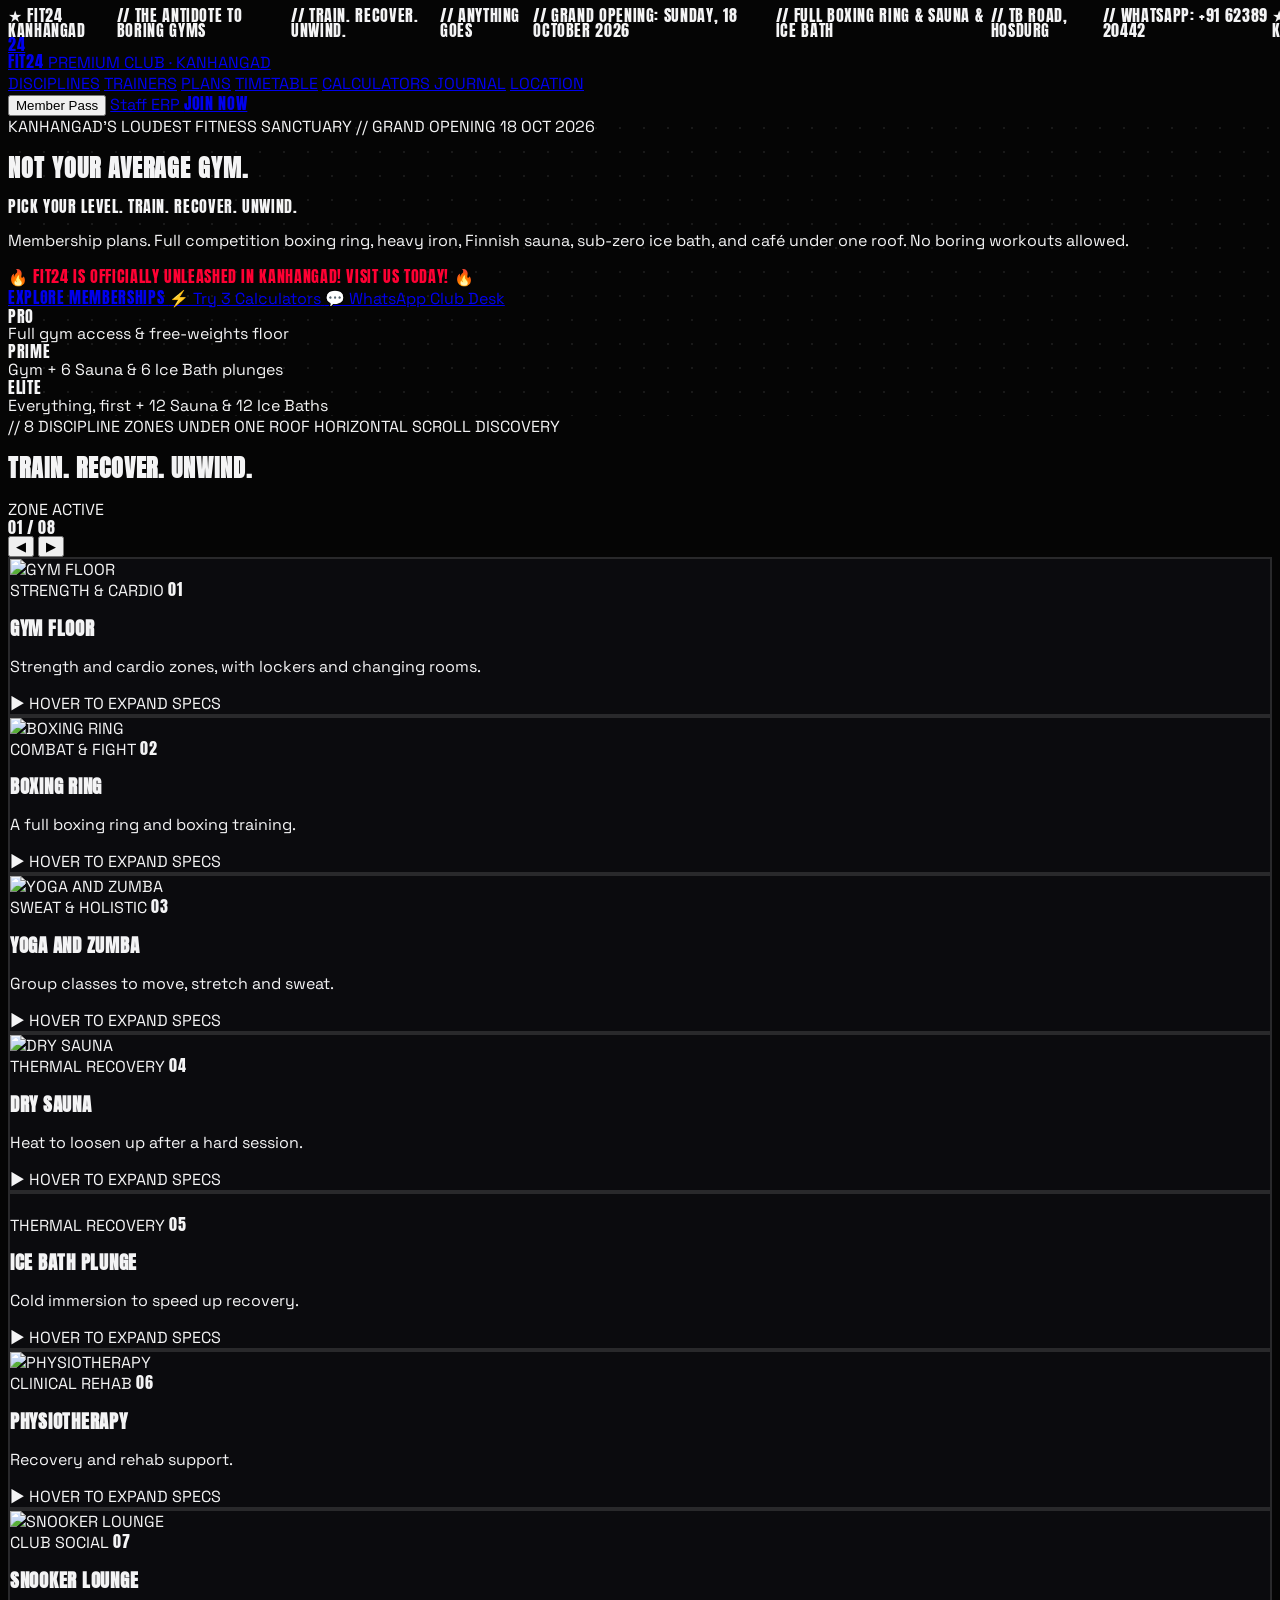
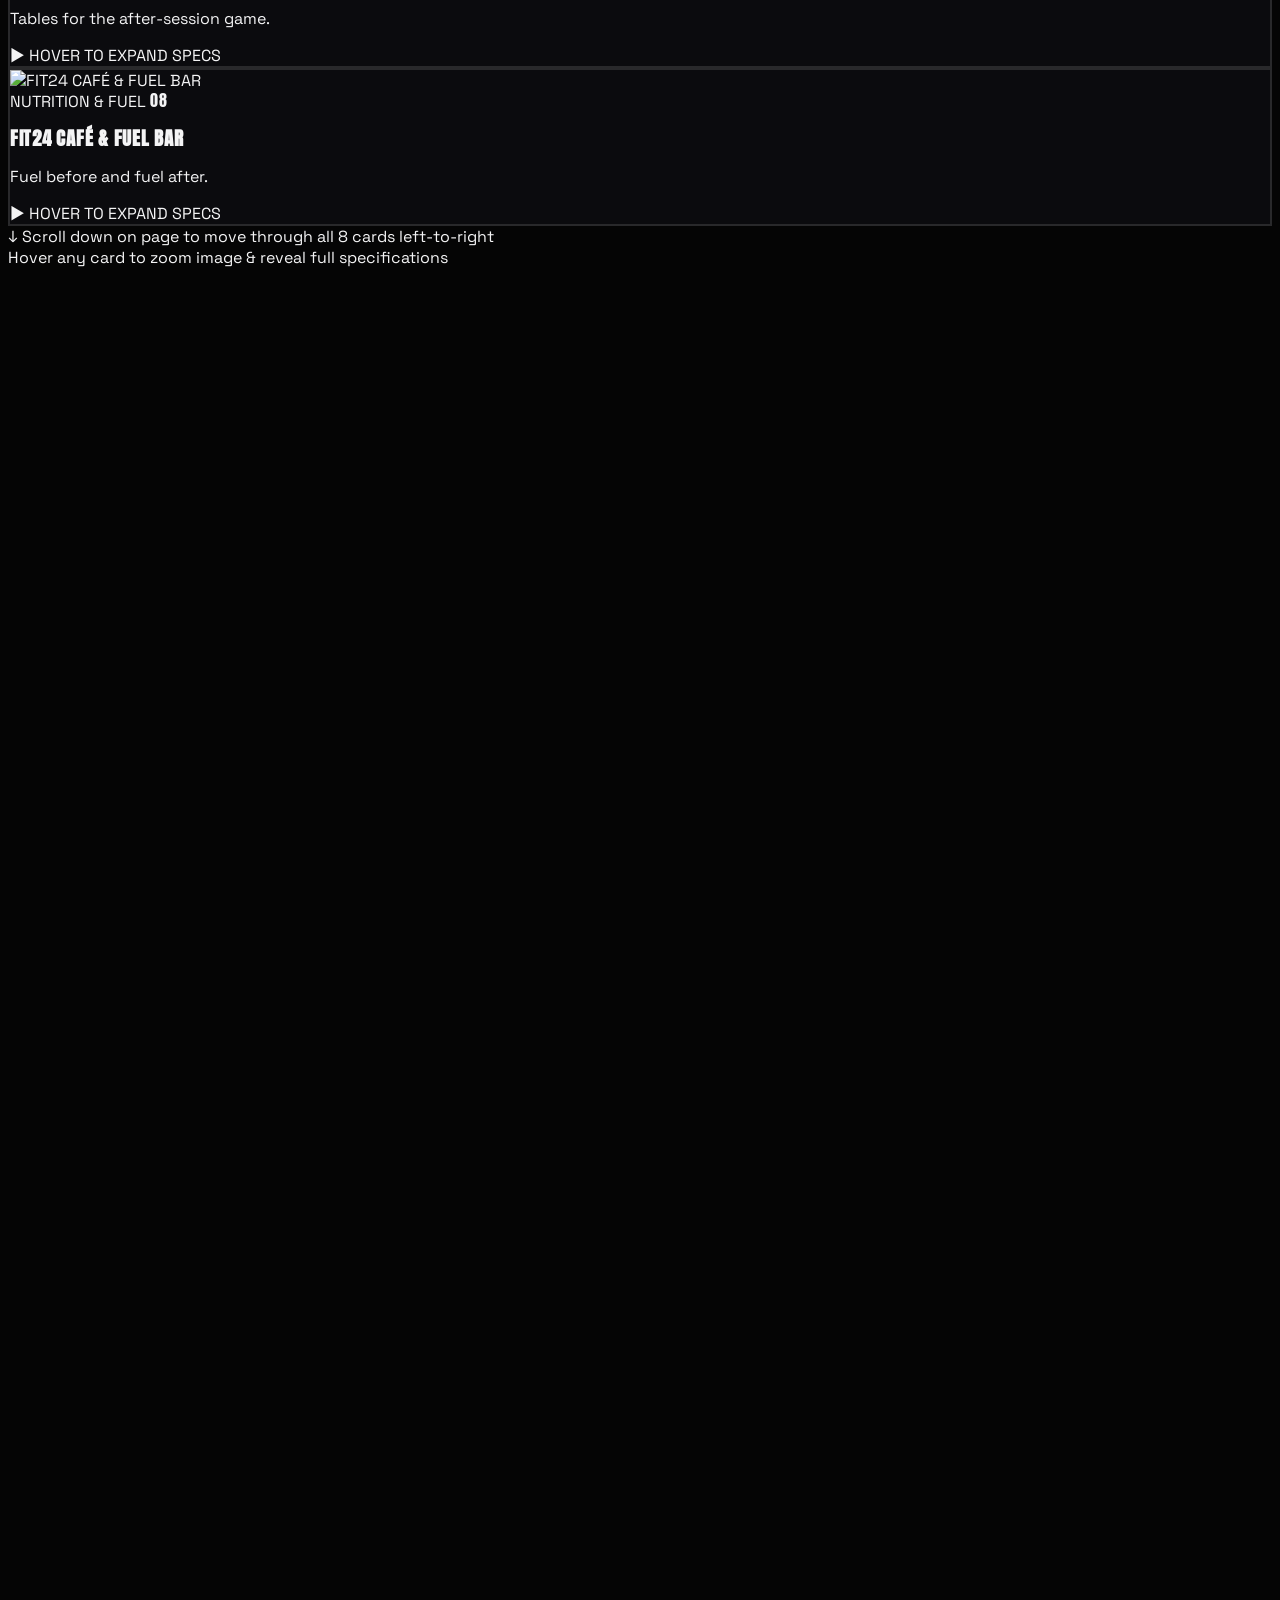
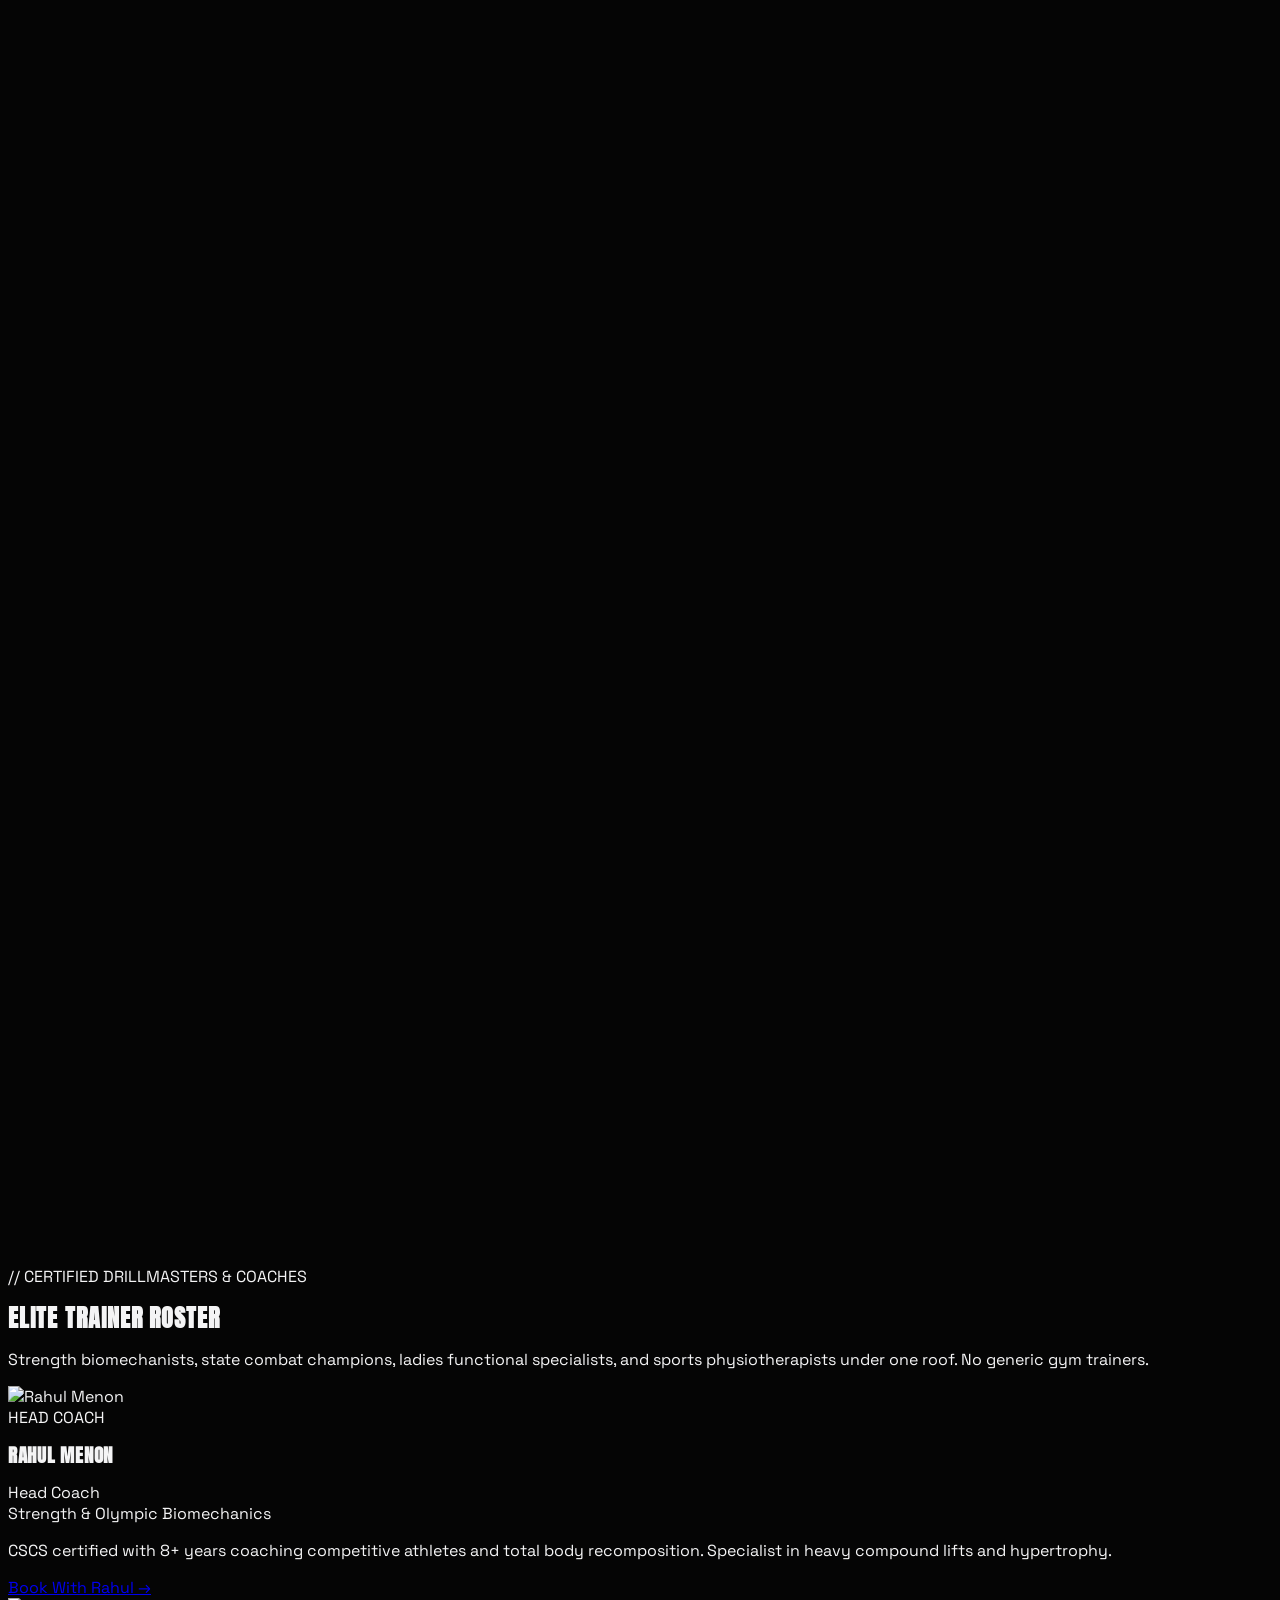
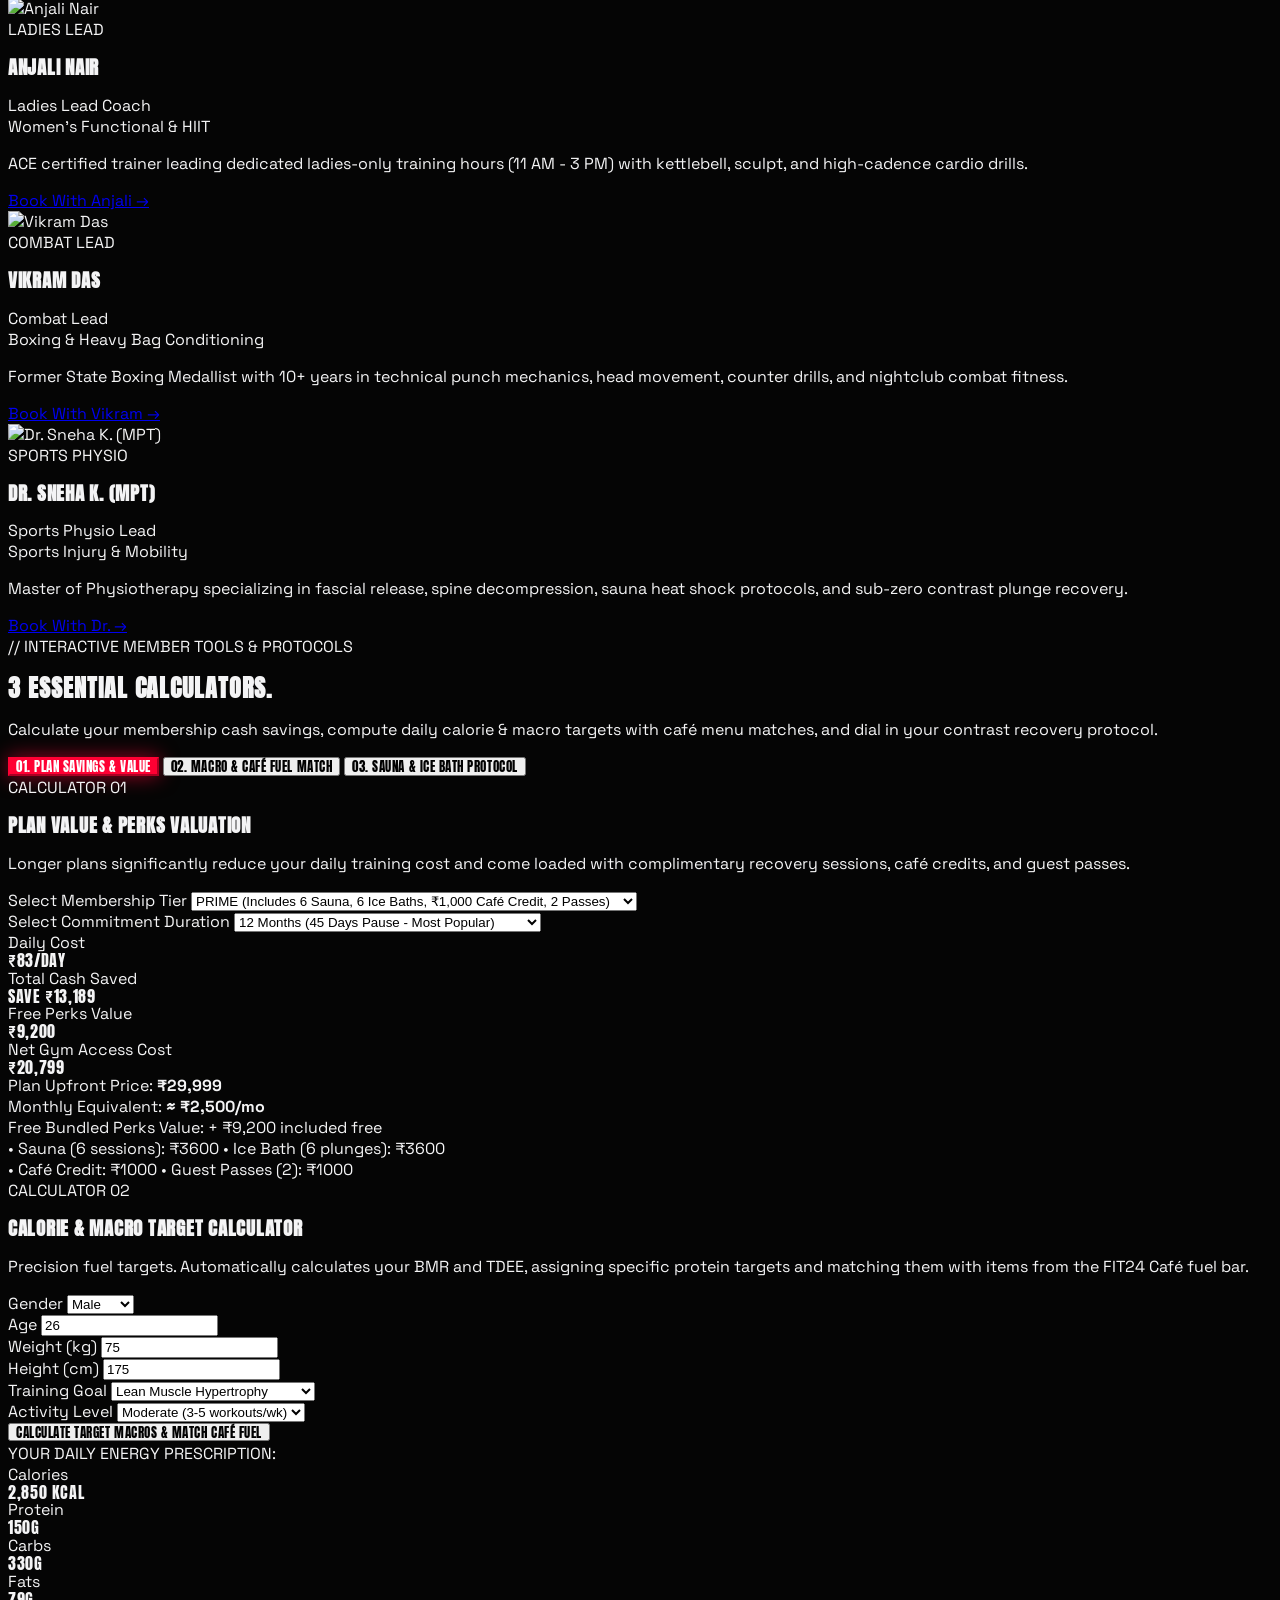
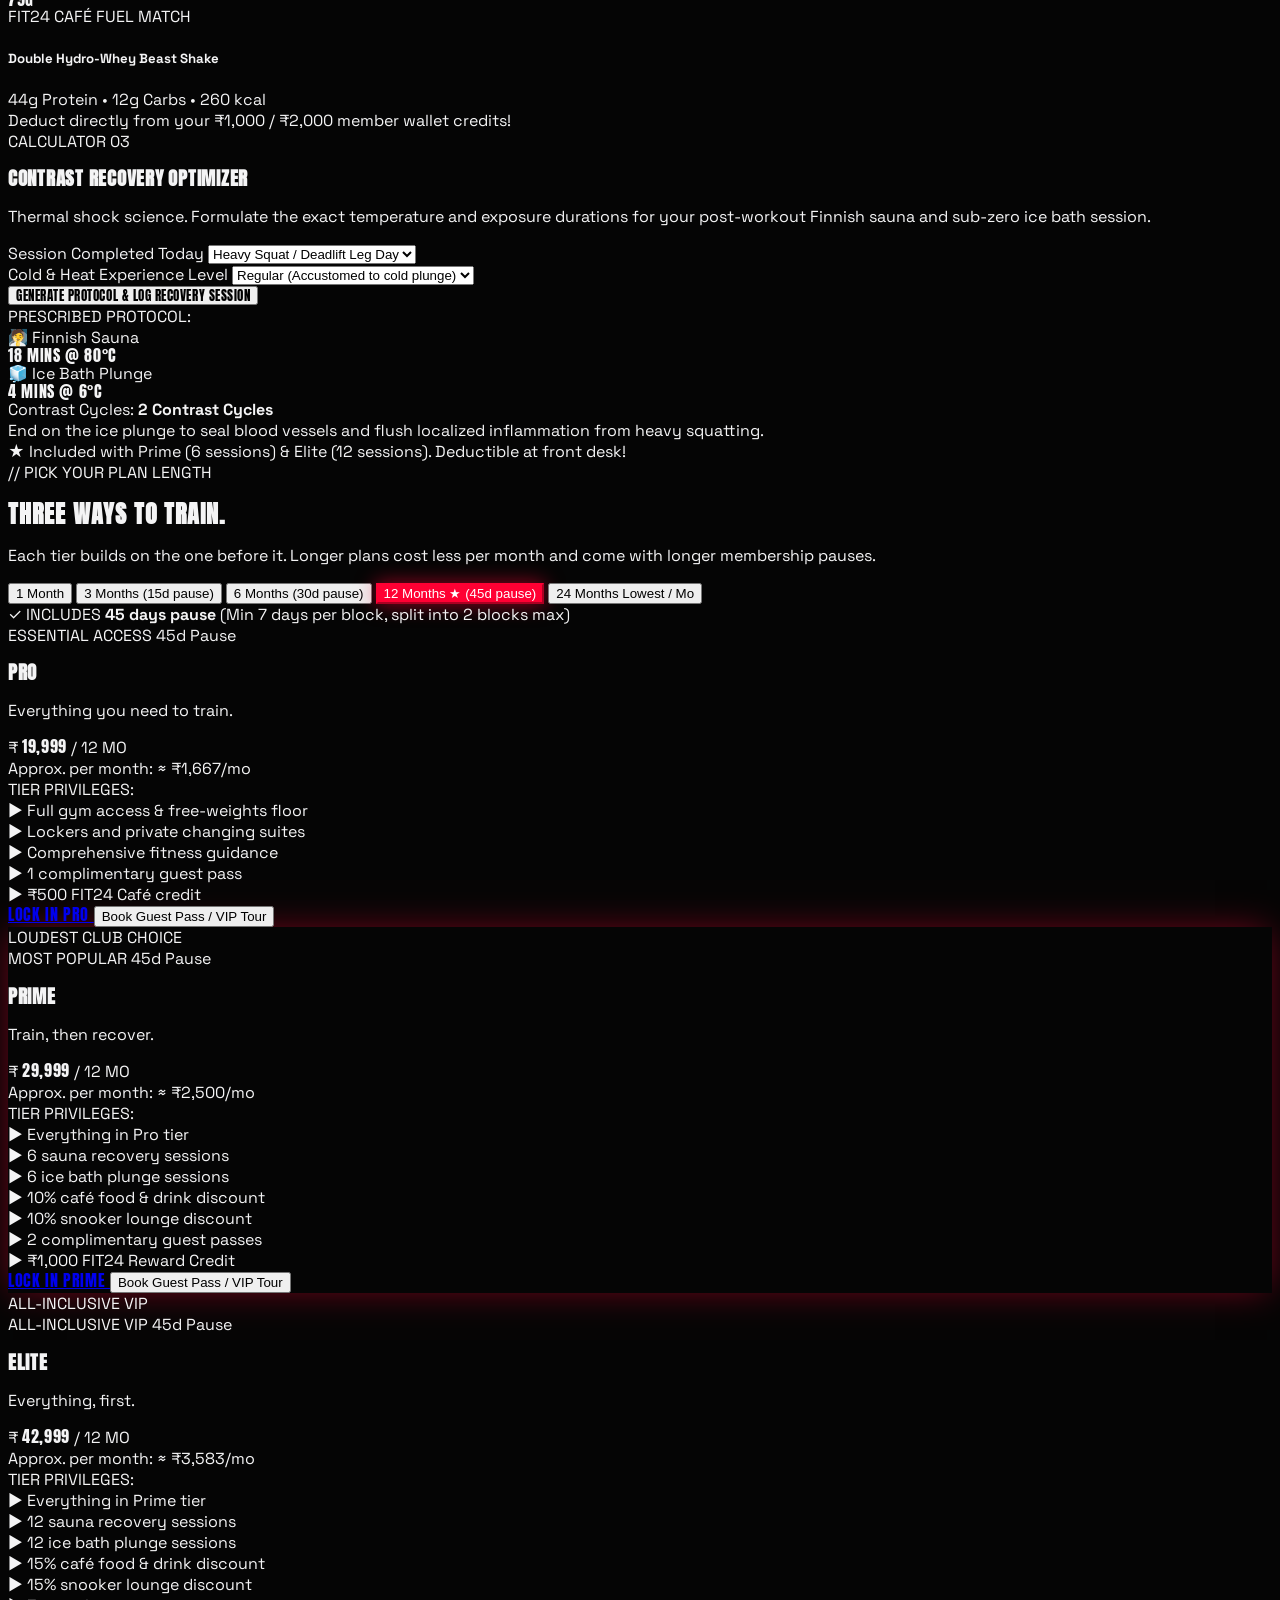
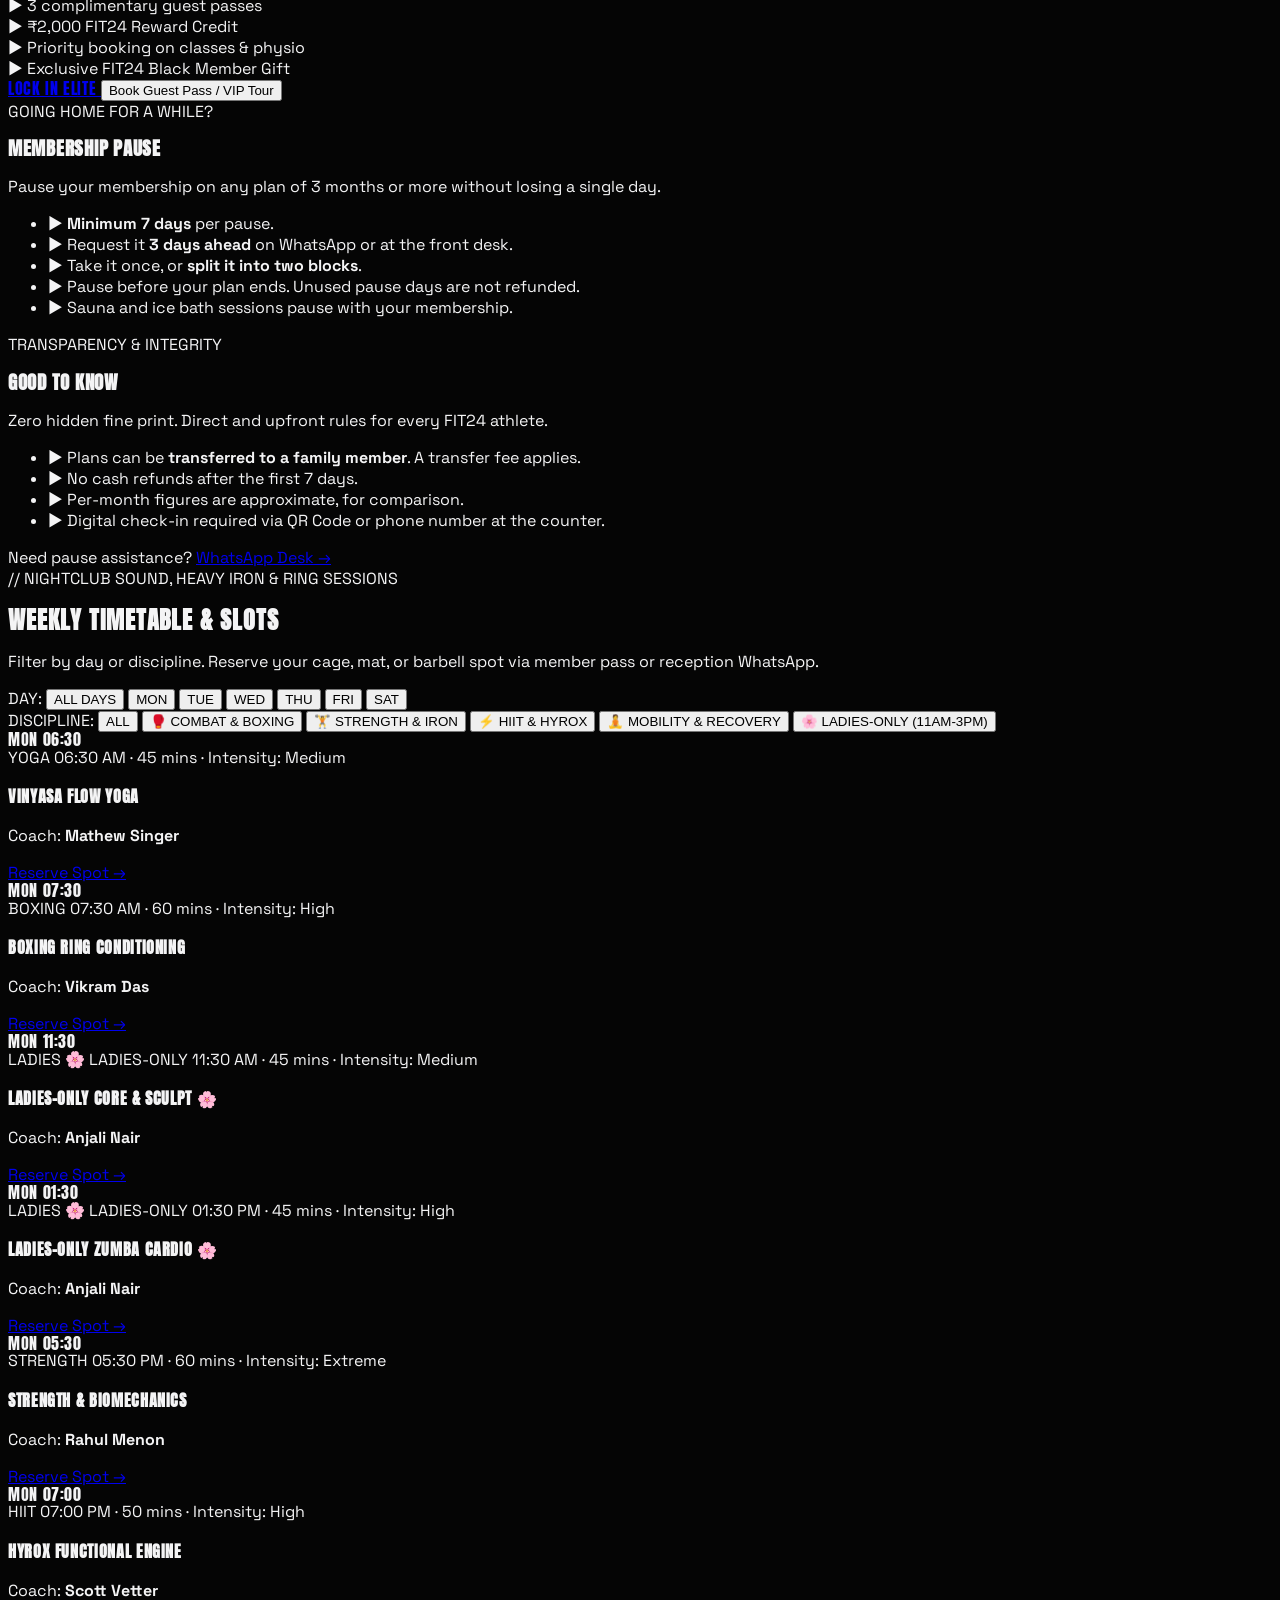
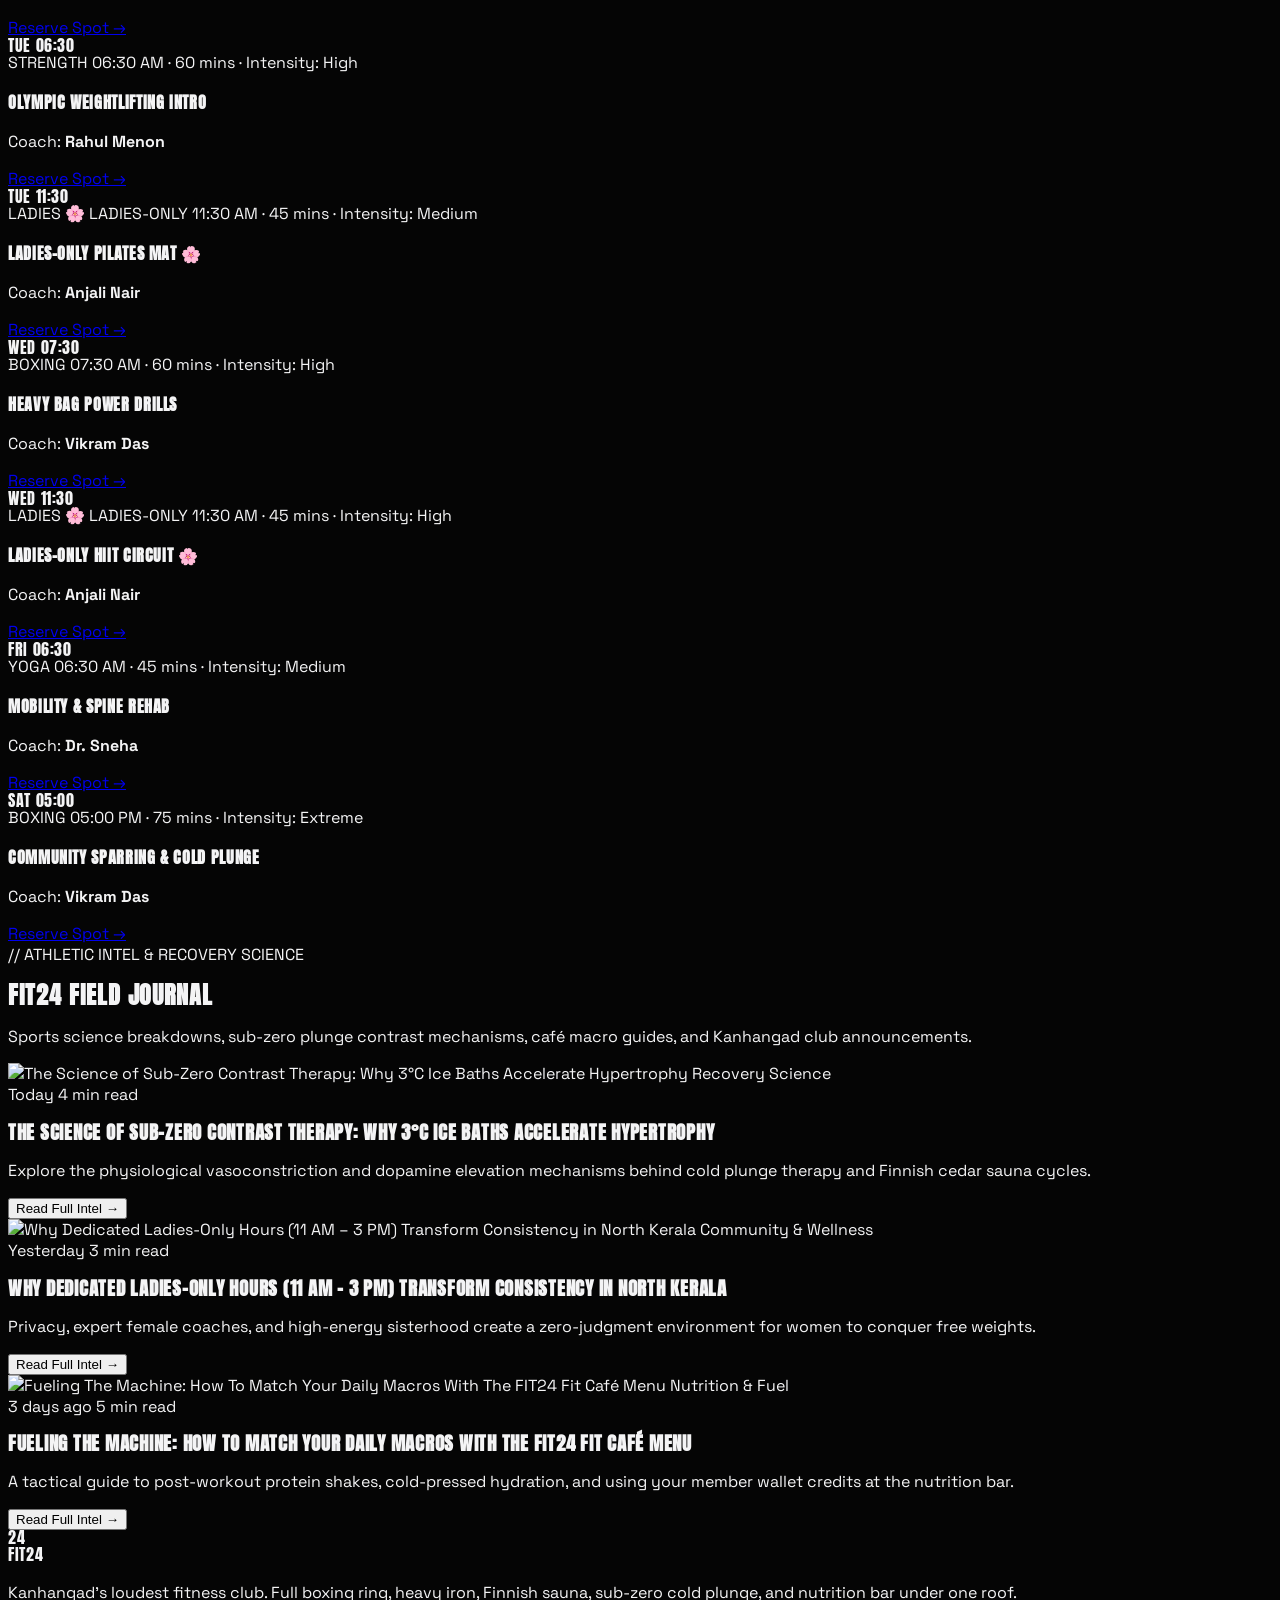
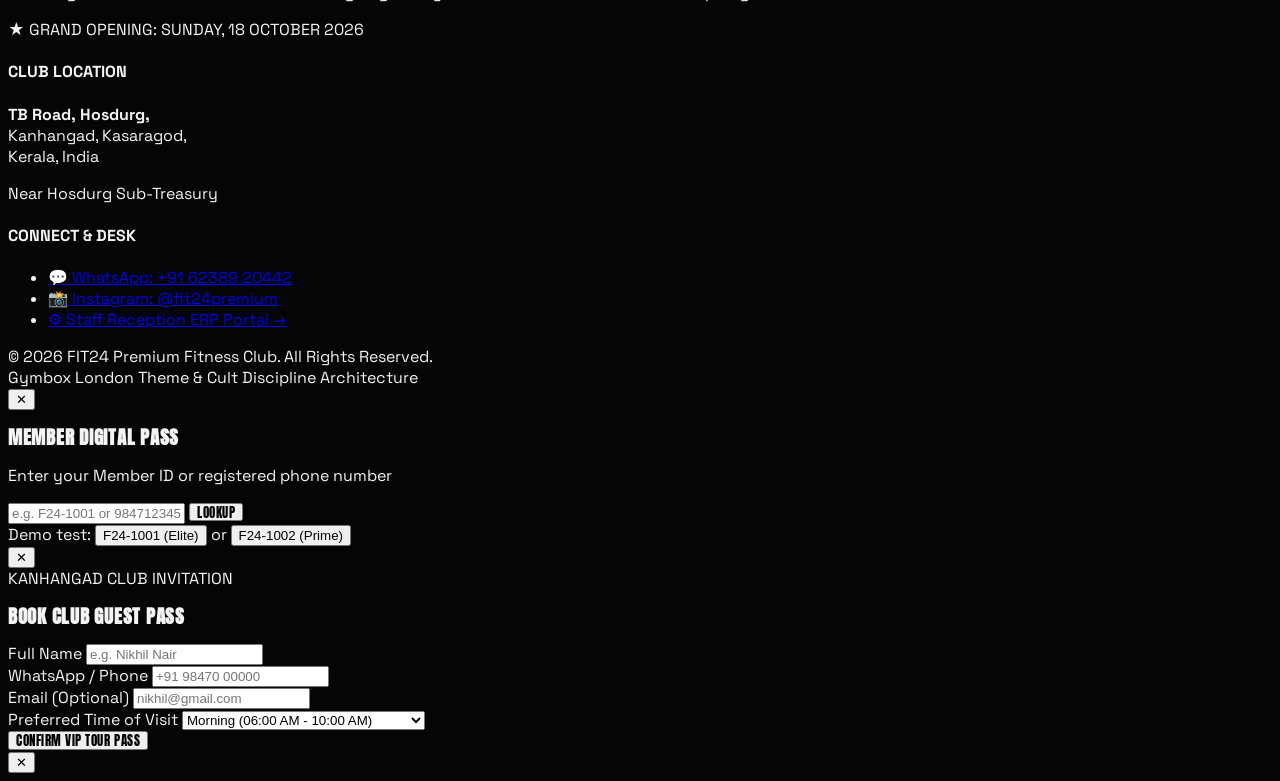
==== index.html @ 54e43b64 "feat: complete FIT24 web platform with Gymbox London theme, Supabase cloud sync, and admin ERP" ====
<!DOCTYPE html>
<html lang="en" class="scroll-smooth">
<head>
  <meta charset="UTF-8">
  <meta name="viewport" content="width=device-width, initial-scale=1.0">
  <title>FIT24 | Premium Fitness Club — Anything Goes | Kanhangad</title>
  <!-- Tailwind CSS CDN -->
  <script src="https://cdn.tailwindcss.com"></script>
  <link rel="stylesheet" href="css/style.css">
  <script>
    tailwind.config = {
      theme: {
        extend: {
          colors: {
            gym: {
              black: '#050505',
              dark: '#0d0d10',
              card: '#121216',
              red: '#ff0033',
              reddark: '#b30024'
            }
          }
        }
      }
    }
  </script>
</head>
<body class="bg-[#050505] text-zinc-100 antialiased selection:bg-[#ff0033] selection:text-white">

  <!-- GYMBOX CONTINUOUS MARQUEE TICKER -->
  <div class="bg-[#ff0033] text-black text-xs font-black tracking-widest uppercase py-2 overflow-hidden border-b-2 border-black select-none">
    <div class="animate-marquee whitespace-nowrap flex items-center gap-8 font-gymbox text-sm">
      <span>★ FIT24 KANHANGAD</span>
      <span>// THE ANTIDOTE TO BORING GYMS</span>
      <span>// TRAIN. RECOVER. UNWIND.</span>
      <span>// ANYTHING GOES</span>
      <span>// GRAND OPENING: SUNDAY, 18 OCTOBER 2026</span>
      <span>// FULL BOXING RING & SAUNA & ICE BATH</span>
      <span>// TB ROAD, HOSDURG</span>
      <span>// WHATSAPP: +91 62389 20442</span>
      <span>★ FIT24 KANHANGAD</span>
      <span>// THE ANTIDOTE TO BORING GYMS</span>
      <span>// TRAIN. RECOVER. UNWIND.</span>
      <span>// ANYTHING GOES</span>
      <span>// GRAND OPENING: SUNDAY, 18 OCTOBER 2026</span>
      <span>// FULL BOXING RING & SAUNA & ICE BATH</span>
      <span>// TB ROAD, HOSDURG</span>
      <span>// WHATSAPP: +91 62389 20442</span>
    </div>
  </div>

  <!-- GYMBOX INDUSTRIAL NAV BAR -->
  <header class="sticky top-0 z-50 bg-[#050505]/95 backdrop-blur-md border-b-2 border-white/10">
    <div class="max-w-7xl mx-auto px-4 sm:px-6 lg:px-8 h-20 flex items-center justify-between">
      
      <!-- Brand Logo -->
      <a href="index.html" class="flex items-center gap-3 group">
        <div class="w-12 h-12 bg-[#ff0033] flex items-center justify-center font-gymbox text-3xl text-white shadow-lg group-hover:bg-white group-hover:text-black transition-all">
          24
        </div>
        <div>
          <span class="text-3xl font-gymbox tracking-wider text-white flex items-center gap-1 group-hover:text-[#ff0033] transition-colors">
            FIT24
          </span>
          <span class="text-[9px] uppercase font-mono tracking-widest text-[#ff0033] block -mt-1 font-bold">
            PREMIUM CLUB · KANHANGAD
          </span>
        </div>
      </a>

      <!-- Navigation Links -->
      <nav class="hidden lg:flex items-center gap-6 text-xs font-mono font-bold tracking-widest text-zinc-300 uppercase">
        <a href="#disciplines" class="hover:text-[#ff0033] transition-colors">DISCIPLINES</a>
        <a href="#trainers" class="hover:text-[#ff0033] transition-colors">TRAINERS</a>
        <a href="#memberships" class="hover:text-[#ff0033] transition-colors">PLANS</a>
        <a href="#classes" class="hover:text-[#ff0033] transition-colors">TIMETABLE</a>
        <a href="#calculators" class="text-[#ff0033] hover:text-white transition-colors flex items-center gap-1">
          <span class="w-1.5 h-1.5 bg-[#ff0033] rounded-full animate-ping"></span>
          CALCULATORS
        </a>
        <a href="#blog" class="hover:text-[#ff0033] transition-colors">JOURNAL</a>
        <a href="#location" class="hover:text-[#ff0033] transition-colors">LOCATION</a>
      </nav>

      <!-- Action Buttons -->
      <div class="flex items-center gap-3">
        <!-- Digital Pass -->
        <button onclick="document.getElementById('pass-modal').classList.remove('hidden')" 
                class="hidden sm:inline-flex items-center gap-2 px-3.5 py-2 border border-white/20 hover:border-[#ff0033] text-xs font-mono font-bold uppercase text-zinc-300 hover:text-white transition-all">
          Member Pass
        </button>

        <!-- Admin Portal -->
        <a href="admin.html" 
           class="px-4 py-2 bg-white/10 hover:bg-[#ff0033] text-white text-xs font-mono font-bold uppercase tracking-wider border border-white/15 transition-all">
          Staff ERP
        </a>

        <!-- Join CTA -->
        <a href="#memberships" 
           class="px-5 py-2.5 bg-[#ff0033] hover:bg-white hover:text-black text-white text-xs font-gymbox text-base uppercase tracking-wider shadow-lg transition-all">
          JOIN NOW
        </a>
      </div>

    </div>
  </header>

  <!-- HERO SECTION (GYMBOX "ANYTHING GOES" ATTITUDE) -->
  <section class="relative pt-12 pb-24 overflow-hidden bg-dot-pattern border-b-2 border-white/10">
    <!-- Red Stage Light Glow -->
    <div class="absolute top-10 left-1/2 -translate-x-1/2 w-[750px] h-[400px] bg-[#ff0033]/20 blur-[140px] pointer-events-none"></div>

    <div class="max-w-7xl mx-auto px-4 sm:px-6 lg:px-8 relative z-10 text-center">
      
      <!-- Top Pill -->
      <div class="inline-flex items-center gap-2 px-4 py-1.5 bg-black border-2 border-[#ff0033] mb-6 shadow-lg">
        <span class="w-2 h-2 rounded-full bg-[#ff0033] animate-ping"></span>
        <span class="text-xs font-mono font-black tracking-widest text-white uppercase">
          KANHANGAD'S LOUDEST FITNESS SANCTUARY // GRAND OPENING 18 OCT 2026
        </span>
      </div>

      <!-- Massive Condensed Headlines -->
      <h1 class="text-6xl sm:text-8xl md:text-9xl lg:text-[11rem] font-gymbox tracking-tight text-white uppercase leading-none mb-4">
        NOT YOUR <span class="text-[#ff0033]">AVERAGE GYM.</span>
      </h1>

      <p class="text-2xl sm:text-3xl md:text-4xl font-gymbox uppercase tracking-wider text-zinc-300 mb-6">
        PICK YOUR LEVEL. TRAIN. RECOVER. UNWIND.
      </p>

      <p class="max-w-3xl mx-auto text-base sm:text-lg text-zinc-400 font-mono leading-relaxed mb-10">
        Membership plans. Full competition boxing ring, heavy iron, Finnish sauna, sub-zero ice bath, and café under one roof. No boring workouts allowed.
      </p>

      <!-- Grand Opening Countdown (Gymbox Style) -->
      <div id="countdown-container" class="max-w-2xl mx-auto bg-black border-2 border-[#ff0033] p-6 mb-12 shadow-2xl">
        <div class="text-xs font-mono uppercase tracking-widest text-white font-black mb-4 flex items-center justify-center gap-2">
          <span class="text-[#ff0033]">▶</span> COUNTDOWN TO GRAND OPENING: SUNDAY, 18 OCTOBER 2026
        </div>
        <div class="grid grid-cols-4 gap-3 text-center">
          <div class="bg-[#0e0e12] p-4 border border-white/10">
            <span id="cd-days" class="block text-4xl sm:text-5xl font-gymbox text-white">00</span>
            <span class="text-[10px] uppercase font-mono tracking-widest text-[#ff0033] font-bold">DAYS</span>
          </div>
          <div class="bg-[#0e0e12] p-4 border border-white/10">
            <span id="cd-hours" class="block text-4xl sm:text-5xl font-gymbox text-white">00</span>
            <span class="text-[10px] uppercase font-mono tracking-widest text-[#ff0033] font-bold">HOURS</span>
          </div>
          <div class="bg-[#0e0e12] p-4 border border-white/10">
            <span id="cd-minutes" class="block text-4xl sm:text-5xl font-gymbox text-white">00</span>
            <span class="text-[10px] uppercase font-mono tracking-widest text-[#ff0033] font-bold">MINUTES</span>
          </div>
          <div class="bg-[#0e0e12] p-4 border border-white/10">
            <span id="cd-seconds" class="block text-4xl sm:text-5xl font-gymbox text-[#ff0033]">00</span>
            <span class="text-[10px] uppercase font-mono tracking-widest text-white font-bold">SECONDS</span>
          </div>
        </div>
      </div>

      <!-- CTAs -->
      <div class="flex flex-wrap items-center justify-center gap-4">
        <a href="#memberships" class="px-8 py-4 bg-[#ff0033] hover:bg-white hover:text-black text-white font-gymbox text-2xl tracking-wider uppercase shadow-2xl transition-all">
          EXPLORE MEMBERSHIPS
        </a>
        <a href="#calculators" class="px-8 py-4 bg-black hover:bg-white/10 text-white font-mono font-bold text-sm uppercase tracking-wider border-2 border-white/20 hover:border-[#ff0033] transition-all flex items-center gap-2">
          <span>⚡ Try 3 Calculators</span>
        </a>
        <a href="https://wa.me/916238920442?text=Hi%20FIT24,%20I%20want%20to%20know%20more%20about%20memberships%20in%20Kanhangad" target="_blank"
           class="px-8 py-4 bg-white/5 hover:bg-[#ff0033] text-white font-mono font-bold text-sm uppercase tracking-wider border border-white/15 transition-all flex items-center gap-2">
          <span>💬 WhatsApp Club Desk</span>
        </a>
      </div>

      <!-- 3 Tier Teaser Bar from Brochure -->
      <div class="mt-16 grid grid-cols-1 md:grid-cols-3 gap-4 max-w-4xl mx-auto pt-8 border-t border-white/10">
        <div class="p-4 bg-black border border-white/10 text-left">
          <div class="text-3xl font-gymbox text-white">PRO</div>
          <div class="text-xs text-zinc-400 font-mono mt-1">Full gym access & free-weights floor</div>
        </div>
        <div class="p-4 bg-black border border-[#ff0033] text-left">
          <div class="text-3xl font-gymbox text-[#ff0033]">PRIME</div>
          <div class="text-xs text-zinc-400 font-mono mt-1">Gym + 6 Sauna & 6 Ice Bath plunges</div>
        </div>
        <div class="p-4 bg-black border border-yellow-400 text-left">
          <div class="text-3xl font-gymbox text-yellow-400">ELITE</div>
          <div class="text-xs text-zinc-400 font-mono mt-1">Everything, first + 12 Sauna & 12 Ice Baths</div>
        </div>
      </div>

    </div>
  </section>

  <!-- PINNED HORIZONTAL SCROLL: 8 DISCIPLINE ZONES UNDER ONE ROOF -->
  <section id="disciplines" class="relative" style="height: 450vh;">
    <div id="disciplines-sticky-wrapper" class="sticky top-0 h-screen w-full overflow-hidden flex flex-col justify-between py-6 sm:py-8 bg-[#050505] z-20 border-b-2 border-white/10">
      
      <!-- Top Header & Live Track Controls -->
      <div class="max-w-7xl mx-auto px-4 sm:px-6 lg:px-8 w-full flex flex-col sm:flex-row sm:items-end justify-between gap-4">
        <div>
          <div class="flex items-center gap-3 mb-1">
            <span class="text-xs font-mono font-black tracking-widest text-[#ff0033] uppercase">
              // 8 DISCIPLINE ZONES UNDER ONE ROOF
            </span>
            <span class="px-2 py-0.5 bg-[#ff0033]/20 border border-[#ff0033]/40 text-[#ff0033] text-[10px] font-mono font-bold uppercase">
              HORIZONTAL SCROLL DISCOVERY
            </span>
          </div>
          <h2 class="text-4xl sm:text-6xl font-gymbox tracking-tight text-white uppercase">
            TRAIN. RECOVER. UNWIND.
          </h2>
        </div>

        <div class="flex items-center gap-4">
          <!-- Active Card Indicator -->
          <div class="text-right">
            <span class="text-[10px] font-mono uppercase tracking-widest text-zinc-500 block">ZONE ACTIVE</span>
            <div id="disciplines-counter" class="text-2xl font-gymbox text-[#ff0033]">01 / 08</div>
          </div>

          <!-- Step Buttons for Convenience -->
          <div class="flex gap-2 font-mono text-xs">
            <button id="disciplines-prev-btn" title="Previous Zone" class="w-10 h-10 bg-[#0e0e12] border border-white/20 hover:border-[#ff0033] hover:text-[#ff0033] flex items-center justify-center text-white transition-all">
              ◀
            </button>
            <button id="disciplines-next-btn" title="Next Zone" class="w-10 h-10 bg-[#0e0e12] border border-white/20 hover:border-[#ff0033] hover:text-[#ff0033] flex items-center justify-center text-white transition-all">
              ▶
            </button>
          </div>
        </div>
      </div>

      <!-- Horizontal Cards Viewport & Track -->
      <div class="w-full overflow-hidden my-auto py-2">
        <div id="disciplines-track" class="flex gap-6 sm:gap-8 px-6 sm:px-12 w-max items-center">
          <!-- Generated by app.js with images, zoom hover and subtext reveal -->
        </div>
      </div>

      <!-- Bottom Status & Scroll Prompt -->
      <div class="max-w-7xl mx-auto px-4 sm:px-6 lg:px-8 w-full flex flex-col sm:flex-row items-center justify-between gap-3 pt-3 border-t border-white/10 text-xs font-mono">
        <div class="flex items-center gap-2.5 text-zinc-300">
          <span class="text-[#ff0033] font-bold text-base animate-bounce">↓</span>
          <span>Scroll down on page to move through all 8 cards left-to-right</span>
        </div>
        <!-- Scroll Progress Bar -->
        <div class="w-48 sm:w-64 h-1.5 bg-white/10 overflow-hidden">
          <div id="disciplines-progress-bar" class="h-full bg-[#ff0033] w-0 transition-all duration-75"></div>
        </div>
        <div class="text-zinc-500 text-[11px] hidden sm:block">
          Hover any card to zoom image & reveal full specifications
        </div>
      </div>

    </div>
  </section>

  <!-- ========================================================================= -->
  <!-- TRAINERS & DRILLMASTERS (ROSTER WITH EXPERTISE DETAILS)                   -->
  <!-- ========================================================================= -->
  <section id="trainers" class="py-24 bg-black border-b-2 border-white/10 relative">
    <div class="max-w-7xl mx-auto px-4 sm:px-6 lg:px-8">
      
      <div class="flex flex-col md:flex-row md:items-end justify-between mb-12 gap-4">
        <div>
          <span class="text-xs font-mono font-black tracking-widest text-[#ff0033] uppercase block mb-1">
            // CERTIFIED DRILLMASTERS & COACHES
          </span>
          <h2 class="text-5xl sm:text-7xl font-gymbox text-white uppercase tracking-tight">
            ELITE TRAINER ROSTER
          </h2>
        </div>
        <p class="text-xs font-mono text-zinc-400 max-w-md">
          Strength biomechanists, state combat champions, ladies functional specialists, and sports physiotherapists under one roof. No generic gym trainers.
        </p>
      </div>

      <div id="trainers-container" class="grid grid-cols-1 sm:grid-cols-2 lg:grid-cols-4 gap-6">
        <!-- Rendered dynamically by app.js from store -->
      </div>
    </div>
  </section>

  <!-- ========================================================================= -->
  <!-- GYMBOX 3 CALCULATORS SUITE (EXPLICIT USER REQUEST)                         -->
  <!-- ========================================================================= -->
  <section id="calculators" class="py-24 bg-[#09090c] border-y-2 border-white/10 relative">
    <div class="max-w-7xl mx-auto px-4 sm:px-6 lg:px-8">
      
      <div class="text-center max-w-3xl mx-auto mb-12">
        <span class="text-xs font-mono font-black tracking-widest text-[#ff0033] uppercase block mb-2">
          // INTERACTIVE MEMBER TOOLS & PROTOCOLS
        </span>
        <h2 class="text-5xl sm:text-7xl font-gymbox tracking-tight text-white uppercase">
          3 ESSENTIAL CALCULATORS.
        </h2>
        <p class="text-zinc-400 text-sm font-mono mt-2">
          Calculate your membership cash savings, compute daily calorie & macro targets with café menu matches, and dial in your contrast recovery protocol.
        </p>

        <!-- CALCULATOR SELECTOR TABS -->
        <div class="mt-8 inline-flex flex-wrap items-center justify-center p-1.5 bg-black border-2 border-white/15 gap-2">
          <button data-calc="calc-savings" class="calc-tab-btn gym-tab-active px-5 py-3 text-xs font-gymbox text-base uppercase tracking-wider bg-[#ff0033] text-white">
            01. Plan Savings & Value
          </button>
          <button data-calc="calc-macros" class="calc-tab-btn px-5 py-3 text-xs font-gymbox text-base uppercase tracking-wider bg-white/5 text-zinc-400 hover:text-white">
            02. Macro & Café Fuel Match
          </button>
          <button data-calc="calc-recovery" class="calc-tab-btn px-5 py-3 text-xs font-gymbox text-base uppercase tracking-wider bg-white/5 text-zinc-400 hover:text-white">
            03. Sauna & Ice Bath Protocol
          </button>
        </div>
      </div>

      <!-- CALCULATOR 1: MEMBERSHIP VALUE & SAVINGS -->
      <div id="calc-savings" class="calc-panel bg-[#0e0e12] border-2 border-[#ff0033] p-8 sm:p-10 shadow-2xl">
        <div class="grid grid-cols-1 lg:grid-cols-2 gap-10 items-center">
          <div>
            <span class="text-[10px] font-mono font-bold uppercase tracking-widest text-[#ff0033]">CALCULATOR 01</span>
            <h3 class="text-4xl font-gymbox text-white uppercase mb-2">PLAN VALUE & PERKS VALUATION</h3>
            <p class="text-zinc-400 text-xs font-mono mb-6 leading-relaxed">
              Longer plans significantly reduce your daily training cost and come loaded with complimentary recovery sessions, café credits, and guest passes.
            </p>

            <div class="space-y-4">
              <div>
                <label class="block text-xs font-mono font-bold uppercase text-zinc-300 mb-1">Select Membership Tier</label>
                <select id="calc1-tier" class="w-full bg-black border border-white/20 p-3 text-sm text-white font-mono focus:border-[#ff0033]">
                  <option value="ELITE">ELITE (Includes 12 Sauna, 12 Ice Baths, ₹2,000 Café Credit, 3 Passes)</option>
                  <option value="PRIME" selected>PRIME (Includes 6 Sauna, 6 Ice Baths, ₹1,000 Café Credit, 2 Passes)</option>
                  <option value="PRO">PRO (Full Gym Access + ₹500 Café Credit + 1 Pass)</option>
                </select>
              </div>

              <div>
                <label class="block text-xs font-mono font-bold uppercase text-zinc-300 mb-1">Select Commitment Duration</label>
                <select id="calc1-duration" class="w-full bg-black border border-white/20 p-3 text-sm text-white font-mono focus:border-[#ff0033]">
                  <option value="1">1 Month (No Pause)</option>
                  <option value="3">3 Months (15 Days Pause)</option>
                  <option value="6">6 Months (30 Days Pause)</option>
                  <option value="12" selected>12 Months (45 Days Pause - Most Popular)</option>
                  <option value="24">24 Months (60 Days Pause - Lowest Per Month)</option>
                </select>
              </div>
            </div>
          </div>

          <!-- Output Results Box -->
          <div class="bg-black border border-white/15 p-6 sm:p-8 space-y-6">
            <div class="grid grid-cols-2 gap-4">
              <div class="p-4 bg-[#121216] border border-white/5">
                <span class="text-[10px] font-mono text-zinc-400 uppercase block">Daily Cost</span>
                <div id="calc1-out-daily" class="text-3xl font-gymbox text-white mt-1">₹82/day</div>
              </div>
              <div class="p-4 bg-[#121216] border border-[#ff0033]/30">
                <span class="text-[10px] font-mono text-[#ff0033] uppercase block">Total Cash Saved</span>
                <div id="calc1-out-savings" class="text-3xl font-gymbox text-[#ff0033] mt-1">Save ₹13,189</div>
              </div>
              <div class="p-4 bg-[#121216] border border-emerald-500/30">
                <span class="text-[10px] font-mono text-emerald-400 uppercase block">Free Perks Value</span>
                <div id="calc1-out-perks" class="text-3xl font-gymbox text-emerald-400 mt-1">₹9,200</div>
              </div>
              <div class="p-4 bg-[#121216] border border-white/5">
                <span class="text-[10px] font-mono text-zinc-400 uppercase block">Net Gym Access Cost</span>
                <div id="calc1-out-effective" class="text-3xl font-gymbox text-white mt-1">₹20,799</div>
              </div>
            </div>

            <div id="calc1-out-breakdown" class="p-4 bg-[#121216] border border-white/5"></div>
          </div>
        </div>
      </div>

      <!-- CALCULATOR 2: DAILY CALORIE & MACRO TARGET CALCULATOR + CAFÉ MATCH -->
      <div id="calc-macros" class="calc-panel hidden bg-[#0e0e12] border-2 border-[#ff0033] p-8 sm:p-10 shadow-2xl">
        <div class="grid grid-cols-1 lg:grid-cols-2 gap-10">
          <div>
            <span class="text-[10px] font-mono font-bold uppercase tracking-widest text-[#ff0033]">CALCULATOR 02</span>
            <h3 class="text-4xl font-gymbox text-white uppercase mb-2">CALORIE & MACRO TARGET CALCULATOR</h3>
            <p class="text-zinc-400 text-xs font-mono mb-6">
              Precision fuel targets. Automatically calculates your BMR and TDEE, assigning specific protein targets and matching them with items from the FIT24 Café fuel bar.
            </p>

            <div class="grid grid-cols-2 gap-3 mb-4">
              <div>
                <label class="block text-xs font-mono font-bold text-zinc-300 uppercase mb-1">Gender</label>
                <select id="calc2-gender" class="w-full bg-black border border-white/20 p-2.5 text-xs text-white font-mono">
                  <option value="male">Male</option>
                  <option value="female">Female</option>
                </select>
              </div>
              <div>
                <label class="block text-xs font-mono font-bold text-zinc-300 uppercase mb-1">Age</label>
                <input id="calc2-age" type="number" value="26" class="w-full bg-black border border-white/20 p-2.5 text-xs text-white font-mono">
              </div>
              <div>
                <label class="block text-xs font-mono font-bold text-zinc-300 uppercase mb-1">Weight (kg)</label>
                <input id="calc2-weight" type="number" value="75" class="w-full bg-black border border-white/20 p-2.5 text-xs text-white font-mono">
              </div>
              <div>
                <label class="block text-xs font-mono font-bold text-zinc-300 uppercase mb-1">Height (cm)</label>
                <input id="calc2-height" type="number" value="175" class="w-full bg-black border border-white/20 p-2.5 text-xs text-white font-mono">
              </div>
            </div>

            <div class="grid grid-cols-2 gap-3 mb-6">
              <div>
                <label class="block text-xs font-mono font-bold text-zinc-300 uppercase mb-1">Training Goal</label>
                <select id="calc2-goal" class="w-full bg-black border border-white/20 p-2.5 text-xs text-white font-mono">
                  <option value="shred">Aggressive Fat Shred</option>
                  <option value="bulk" selected>Lean Muscle Hypertrophy</option>
                  <option value="combat">Boxing & Combat Conditioning</option>
                </select>
              </div>
              <div>
                <label class="block text-xs font-mono font-bold text-zinc-300 uppercase mb-1">Activity Level</label>
                <select id="calc2-activity" class="w-full bg-black border border-white/20 p-2.5 text-xs text-white font-mono">
                  <option value="1.55" selected>Moderate (3-5 workouts/wk)</option>
                  <option value="1.725">High (6 workouts + boxing)</option>
                </select>
              </div>
            </div>

            <button id="calc2-submit-btn" class="w-full py-3.5 bg-[#ff0033] hover:bg-white hover:text-black text-white font-gymbox text-lg uppercase transition-all">
              CALCULATE TARGET MACROS & MATCH CAFÉ FUEL
            </button>
          </div>

          <!-- Output Box -->
          <div class="bg-black border border-white/15 p-6 sm:p-8 flex flex-col justify-between">
            <div>
              <span class="text-[10px] font-mono uppercase tracking-widest text-zinc-400 block mb-3">YOUR DAILY ENERGY PRESCRIPTION:</span>
              <div class="grid grid-cols-2 sm:grid-cols-4 gap-3 mb-6">
                <div class="p-3 bg-[#121216] border border-white/5 text-center">
                  <span class="text-[10px] font-mono text-zinc-400">Calories</span>
                  <div id="calc2-out-calories" class="text-2xl font-gymbox text-white mt-1">2,850 kcal</div>
                </div>
                <div class="p-3 bg-[#121216] border border-[#ff0033]/40 text-center">
                  <span class="text-[10px] font-mono text-[#ff0033]">Protein</span>
                  <div id="calc2-out-protein" class="text-2xl font-gymbox text-[#ff0033] mt-1">150g</div>
                </div>
                <div class="p-3 bg-[#121216] border border-white/5 text-center">
                  <span class="text-[10px] font-mono text-zinc-400">Carbs</span>
                  <div id="calc2-out-carbs" class="text-2xl font-gymbox text-white mt-1">330g</div>
                </div>
                <div class="p-3 bg-[#121216] border border-white/5 text-center">
                  <span class="text-[10px] font-mono text-zinc-400">Fats</span>
                  <div id="calc2-out-fats" class="text-2xl font-gymbox text-white mt-1">79g</div>
                </div>
              </div>
            </div>

            <div id="calc2-out-cafe-recommendation">
              <div class="p-4 bg-[#121216] border border-[#ff0033]/40 rounded-xl">
                <div class="text-[10px] font-mono uppercase tracking-widest text-[#ff0033] font-bold mb-1">FIT24 CAFÉ FUEL MATCH</div>
                <h5 class="text-sm font-bold text-white">Double Hydro-Whey Beast Shake</h5>
                <div class="text-xs text-zinc-300 font-mono mt-1">44g Protein &bull; 12g Carbs &bull; 260 kcal</div>
                <div class="text-[11px] text-zinc-400 mt-2">Deduct directly from your ₹1,000 / ₹2,000 member wallet credits!</div>
              </div>
            </div>
          </div>
        </div>
      </div>

      <!-- CALCULATOR 3: CONTRAST THERAPY PROTOCOL (SAUNA & ICE BATH) -->
      <div id="calc-recovery" class="calc-panel hidden bg-[#0e0e12] border-2 border-[#ff0033] p-8 sm:p-10 shadow-2xl">
        <div class="grid grid-cols-1 lg:grid-cols-2 gap-10">
          <div>
            <span class="text-[10px] font-mono font-bold uppercase tracking-widest text-[#ff0033]">CALCULATOR 03</span>
            <h3 class="text-4xl font-gymbox text-white uppercase mb-2">CONTRAST RECOVERY OPTIMIZER</h3>
            <p class="text-zinc-400 text-xs font-mono mb-6">
              Thermal shock science. Formulate the exact temperature and exposure durations for your post-workout Finnish sauna and sub-zero ice bath session.
            </p>

            <div class="space-y-4 mb-6">
              <div>
                <label class="block text-xs font-mono font-bold text-zinc-300 uppercase mb-1">Session Completed Today</label>
                <select id="calc3-workout" class="w-full bg-black border border-white/20 p-3 text-sm text-white font-mono">
                  <option value="heavy" selected>Heavy Squat / Deadlift Leg Day</option>
                  <option value="combat">Hard Boxing Ring Sparring</option>
                  <option value="rest">Full Rest / Mobility Reset Day</option>
                </select>
              </div>

              <div>
                <label class="block text-xs font-mono font-bold text-zinc-300 uppercase mb-1">Cold & Heat Experience Level</label>
                <select id="calc3-experience" class="w-full bg-black border border-white/20 p-3 text-sm text-white font-mono">
                  <option value="rookie">Rookie (First few contrast sessions)</option>
                  <option value="regular" selected>Regular (Accustomed to cold plunge)</option>
                  <option value="pro">Norse God / Advanced Athlete</option>
                </select>
              </div>
            </div>

            <button id="calc3-submit-btn" class="w-full py-3.5 bg-[#ff0033] hover:bg-white hover:text-black text-white font-gymbox text-lg uppercase transition-all">
              GENERATE PROTOCOL & LOG RECOVERY SESSION
            </button>
          </div>

          <!-- Output Box -->
          <div class="bg-black border border-white/15 p-6 sm:p-8 space-y-6">
            <span class="text-[10px] font-mono uppercase tracking-widest text-zinc-400 block">PRESCRIBED PROTOCOL:</span>

            <div class="grid grid-cols-2 gap-4">
              <div class="p-4 bg-[#121216] border border-orange-500/40">
                <span class="text-[10px] font-mono text-orange-400 uppercase block">🧖 Finnish Sauna</span>
                <div id="calc3-out-sauna" class="text-2xl font-gymbox text-white mt-1">18 Mins @ 80°C</div>
              </div>
              <div class="p-4 bg-[#121216] border border-cyan-400/40">
                <span class="text-[10px] font-mono text-cyan-400 uppercase block">🧊 Ice Bath Plunge</span>
                <div id="calc3-out-ice" class="text-2xl font-gymbox text-cyan-300 mt-1">4 Mins @ 6°C</div>
              </div>
            </div>

            <div class="p-4 bg-[#121216] border border-white/5 space-y-2 font-mono text-xs">
              <div class="flex justify-between">
                <span class="text-zinc-400">Contrast Cycles:</span>
                <strong id="calc3-out-rounds" class="text-white">2 Contrast Cycles</strong>
              </div>
              <div class="text-[11px] text-zinc-400 pt-2 border-t border-white/5" id="calc3-out-tip">
                End on the ice plunge to seal blood vessels and flush localized inflammation from heavy squatting.
              </div>
            </div>

            <div class="p-3 bg-[#ff0033]/10 border border-[#ff0033]/30 text-xs font-mono text-[#ff0033]">
              ★ Included with Prime (6 sessions) & Elite (12 sessions). Deductible at front desk!
            </div>
          </div>
        </div>
      </div>

    </div>
  </section>

  <!-- MEMBERSHIP TIERS & DYNAMIC PRICING (BROCHURE PAGE 3 & 4) -->
  <section id="memberships" class="py-24 max-w-7xl mx-auto px-4 sm:px-6 lg:px-8">
    <div class="text-center max-w-3xl mx-auto mb-14">
      <span class="text-xs font-mono font-black tracking-widest text-[#ff0033] uppercase block mb-1">
        // PICK YOUR PLAN LENGTH
      </span>
      <h2 class="text-5xl sm:text-7xl font-gymbox tracking-tight text-white uppercase">
        THREE WAYS TO TRAIN.
      </h2>
      <p class="text-zinc-400 text-sm font-mono mt-2">
        Each tier builds on the one before it. Longer plans cost less per month and come with longer membership pauses.
      </p>

      <!-- DURATION TOGGLE -->
      <div class="mt-8 inline-flex flex-wrap items-center justify-center p-1.5 bg-black border-2 border-white/15 gap-1.5">
        <button data-months="1" class="duration-btn px-4 py-2.5 text-xs font-mono font-bold transition-all bg-white/5 text-zinc-400 hover:text-white">
          1 Month
        </button>
        <button data-months="3" class="duration-btn px-4 py-2.5 text-xs font-mono font-bold transition-all bg-white/5 text-zinc-400 hover:text-white">
          3 Months <span class="text-[10px] text-zinc-500">(15d pause)</span>
        </button>
        <button data-months="6" class="duration-btn px-4 py-2.5 text-xs font-mono font-bold transition-all bg-white/5 text-zinc-400 hover:text-white">
          6 Months <span class="text-[10px] text-zinc-500">(30d pause)</span>
        </button>
        <button data-months="12" class="duration-btn gym-tab-active px-5 py-2.5 text-xs font-mono font-bold transition-all bg-[#ff0033] text-white">
          12 Months ★ <span class="text-[10px] text-zinc-200">(45d pause)</span>
        </button>
        <button data-months="24" class="duration-btn px-4 py-2.5 text-xs font-mono font-bold transition-all bg-white/5 text-zinc-400 hover:text-white">
          24 Months <span class="text-[10px] text-[#ff0033] font-bold">Lowest / Mo</span>
        </button>
      </div>

      <div id="pause-badge-text" class="mt-4 text-xs font-mono"></div>
    </div>

    <!-- Pricing Cards Container -->
    <div id="pricing-cards-container" class="grid grid-cols-1 lg:grid-cols-3 gap-8 items-stretch">
      <!-- Rendered dynamically by app.js -->
    </div>
  </section>

  <!-- MEMBERSHIP PAUSE & CLUB POLICIES (BROCHURE PAGE 4) -->
  <section id="rules" class="py-24 bg-[#09090c] border-y-2 border-white/10">
    <div class="max-w-7xl mx-auto px-4 sm:px-6 lg:px-8">
      <div class="grid grid-cols-1 lg:grid-cols-2 gap-12">
        
        <!-- Pause Policy -->
        <div class="p-8 bg-black border-2 border-[#ff0033]">
          <span class="text-[10px] font-mono font-black tracking-widest text-[#ff0033] uppercase block mb-1">
            GOING HOME FOR A WHILE?
          </span>
          <h3 class="text-4xl font-gymbox text-white uppercase mb-4">MEMBERSHIP PAUSE</h3>
          <p class="text-zinc-300 text-xs font-mono mb-6">
            Pause your membership on any plan of 3 months or more without losing a single day.
          </p>

          <ul class="space-y-3 text-xs font-mono text-zinc-400">
            <li class="flex items-start gap-2">
              <span class="text-[#ff0033] font-bold">▶</span>
              <span><strong>Minimum 7 days</strong> per pause.</span>
            </li>
            <li class="flex items-start gap-2">
              <span class="text-[#ff0033] font-bold">▶</span>
              <span>Request it <strong>3 days ahead</strong> on WhatsApp or at the front desk.</span>
            </li>
            <li class="flex items-start gap-2">
              <span class="text-[#ff0033] font-bold">▶</span>
              <span>Take it once, or <strong>split it into two blocks</strong>.</span>
            </li>
            <li class="flex items-start gap-2">
              <span class="text-[#ff0033] font-bold">▶</span>
              <span>Pause before your plan ends. Unused pause days are not refunded.</span>
            </li>
            <li class="flex items-start gap-2">
              <span class="text-[#ff0033] font-bold">▶</span>
              <span>Sauna and ice bath sessions pause with your membership.</span>
            </li>
          </ul>
        </div>

        <!-- Good to Know -->
        <div class="p-8 bg-black border-2 border-white/15">
          <span class="text-[10px] font-mono font-black tracking-widest text-zinc-400 uppercase block mb-1">
            TRANSPARENCY & INTEGRITY
          </span>
          <h3 class="text-4xl font-gymbox text-white uppercase mb-4">GOOD TO KNOW</h3>
          <p class="text-zinc-300 text-xs font-mono mb-6">
            Zero hidden fine print. Direct and upfront rules for every FIT24 athlete.
          </p>

          <ul class="space-y-3 text-xs font-mono text-zinc-400">
            <li class="flex items-start gap-2">
              <span class="text-white font-bold">▶</span>
              <span>Plans can be <strong>transferred to a family member</strong>. A transfer fee applies.</span>
            </li>
            <li class="flex items-start gap-2">
              <span class="text-white font-bold">▶</span>
              <span>No cash refunds after the first 7 days.</span>
            </li>
            <li class="flex items-start gap-2">
              <span class="text-white font-bold">▶</span>
              <span>Per-month figures are approximate, for comparison.</span>
            </li>
            <li class="flex items-start gap-2">
              <span class="text-white font-bold">▶</span>
              <span>Digital check-in required via QR Code or phone number at the counter.</span>
            </li>
          </ul>

          <div class="mt-8 pt-4 border-t border-white/10 flex items-center justify-between">
            <span class="text-[11px] font-mono text-zinc-500">Need pause assistance?</span>
            <a href="https://wa.me/916238920442?text=Hi%20FIT24,%20I%20would%20like%20to%20request%20a%20membership%20pause" target="_blank"
               class="text-xs font-mono font-bold text-[#ff0033] hover:underline">
              WhatsApp Desk →
            </a>
          </div>
        </div>

      </div>
    </div>
  </section>

  <!-- COMBAT, STRENGTH & SWEAT CLASS TIMETABLE -->
  <section id="classes" class="py-24 max-w-7xl mx-auto px-4 sm:px-6 lg:px-8 border-b-2 border-white/10">
    <div class="flex flex-col md:flex-row md:items-end justify-between mb-8 gap-4">
      <div>
        <span class="text-xs font-mono font-black tracking-widest text-[#ff0033] uppercase block mb-1">
          // NIGHTCLUB SOUND, HEAVY IRON & RING SESSIONS
        </span>
        <h2 class="text-5xl sm:text-6xl font-gymbox text-white uppercase tracking-tight">
          WEEKLY TIMETABLE & SLOTS
        </h2>
      </div>
      <p class="text-xs font-mono text-zinc-400 max-w-sm">
        Filter by day or discipline. Reserve your cage, mat, or barbell spot via member pass or reception WhatsApp.
      </p>
    </div>

    <!-- Day & Category Filters -->
    <div class="space-y-4 mb-8">
      <!-- Day Tabs -->
      <div class="flex items-center gap-1.5 overflow-x-auto pb-2 border-b border-white/10 font-mono text-xs">
        <span class="text-zinc-500 uppercase text-[10px] pr-2">DAY:</span>
        <button data-day="ALL" class="schedule-day-btn px-4 py-2 bg-[#ff0033] text-white font-bold uppercase transition-all">ALL DAYS</button>
        <button data-day="Mon" class="schedule-day-btn px-4 py-2 bg-white/5 hover:bg-white/10 text-zinc-300 uppercase transition-all">MON</button>
        <button data-day="Tue" class="schedule-day-btn px-4 py-2 bg-white/5 hover:bg-white/10 text-zinc-300 uppercase transition-all">TUE</button>
        <button data-day="Wed" class="schedule-day-btn px-4 py-2 bg-white/5 hover:bg-white/10 text-zinc-300 uppercase transition-all">WED</button>
        <button data-day="Thu" class="schedule-day-btn px-4 py-2 bg-white/5 hover:bg-white/10 text-zinc-300 uppercase transition-all">THU</button>
        <button data-day="Fri" class="schedule-day-btn px-4 py-2 bg-white/5 hover:bg-white/10 text-zinc-300 uppercase transition-all">FRI</button>
        <button data-day="Sat" class="schedule-day-btn px-4 py-2 bg-white/5 hover:bg-white/10 text-zinc-300 uppercase transition-all">SAT</button>
      </div>

      <!-- Category Filter Pills -->
      <div class="flex items-center gap-2 overflow-x-auto pb-2 font-mono text-[11px]">
        <span class="text-zinc-500 uppercase text-[10px] pr-2">DISCIPLINE:</span>
        <button data-category="ALL" class="schedule-cat-btn px-3 py-1 bg-white text-black font-bold uppercase">ALL</button>
        <button data-category="BOXING" class="schedule-cat-btn px-3 py-1 bg-white/5 hover:bg-white/10 text-zinc-300 uppercase">🥊 COMBAT & BOXING</button>
        <button data-category="STRENGTH" class="schedule-cat-btn px-3 py-1 bg-white/5 hover:bg-white/10 text-zinc-300 uppercase">🏋️ STRENGTH & IRON</button>
        <button data-category="HIIT" class="schedule-cat-btn px-3 py-1 bg-white/5 hover:bg-white/10 text-zinc-300 uppercase">⚡ HIIT & HYROX</button>
        <button data-category="YOGA" class="schedule-cat-btn px-3 py-1 bg-white/5 hover:bg-white/10 text-zinc-300 uppercase">🧘 MOBILITY & RECOVERY</button>
        <button data-category="LADIES" class="schedule-cat-btn px-3 py-1 bg-pink-500/20 text-pink-300 hover:bg-pink-500/30 border border-pink-500/30 uppercase">🌸 LADIES-ONLY (11AM-3PM)</button>
      </div>
    </div>

    <!-- Dynamic Schedule Container -->
    <div id="schedule-container" class="space-y-3">
      <!-- Rendered dynamically by app.js from store -->
    </div>
  </section>

  <!-- ========================================================================= -->
  <!-- BLOG / FIELD JOURNAL (INTEL & RECOVERY SCIENCE)                           -->
  <!-- ========================================================================= -->
  <section id="blog" class="py-24 bg-[#09090c] border-b-2 border-white/10">
    <div class="max-w-7xl mx-auto px-4 sm:px-6 lg:px-8">
      
      <div class="flex flex-col md:flex-row md:items-end justify-between mb-12 gap-4">
        <div>
          <span class="text-xs font-mono font-black tracking-widest text-[#ff0033] uppercase block mb-1">
            // ATHLETIC INTEL & RECOVERY SCIENCE
          </span>
          <h2 class="text-5xl sm:text-6xl font-gymbox text-white uppercase tracking-tight">
            FIT24 FIELD JOURNAL
          </h2>
        </div>
        <p class="text-xs font-mono text-zinc-400 max-w-md">
          Sports science breakdowns, sub-zero plunge contrast mechanisms, café macro guides, and Kanhangad club announcements.
        </p>
      </div>

      <div id="blog-posts-container" class="grid grid-cols-1 md:grid-cols-3 gap-8">
        <!-- Rendered dynamically by app.js from store -->
      </div>
    </div>
  </section>

  <!-- LOCATION & FOOTER -->
  <footer id="location" class="bg-black border-t-2 border-white/10 pt-16 pb-12">
    <div class="max-w-7xl mx-auto px-4 sm:px-6 lg:px-8">
      <div class="grid grid-cols-1 md:grid-cols-4 gap-10 mb-12">
        
        <div class="md:col-span-2">
          <div class="flex items-center gap-3 mb-4">
            <div class="w-10 h-10 bg-[#ff0033] flex items-center justify-center font-gymbox text-2xl text-white">
              24
            </div>
            <span class="text-3xl font-gymbox tracking-wider text-white">FIT24</span>
          </div>
          <p class="text-zinc-400 text-xs font-mono max-w-sm mb-6 leading-relaxed">
            Kanhangad's loudest fitness club. Full boxing ring, heavy iron, Finnish sauna, sub-zero cold plunge, and nutrition bar under one roof.
          </p>
          <div class="text-xs font-mono text-[#ff0033] font-bold">
            ★ GRAND OPENING: SUNDAY, 18 OCTOBER 2026
          </div>
        </div>

        <div>
          <h4 class="text-xs font-mono font-bold uppercase tracking-widest text-white mb-4">CLUB LOCATION</h4>
          <p class="text-zinc-400 text-xs font-mono leading-relaxed mb-3">
            <strong>TB Road, Hosdurg,</strong><br>
            Kanhangad, Kasaragod,<br>
            Kerala, India
          </p>
          <span class="text-[11px] font-mono text-[#ff0033]">Near Hosdurg Sub-Treasury</span>
        </div>

        <div>
          <h4 class="text-xs font-mono font-bold uppercase tracking-widest text-white mb-4">CONNECT & DESK</h4>
          <ul class="space-y-2 text-xs font-mono text-zinc-400">
            <li>
              <a href="https://wa.me/916238920442" target="_blank" class="hover:text-[#ff0033] flex items-center gap-2">
                <span>💬 WhatsApp:</span> +91 62389 20442
              </a>
            </li>
            <li>
              <a href="https://instagram.com/fit24premium" target="_blank" class="hover:text-[#ff0033] flex items-center gap-2">
                <span>📸 Instagram:</span> @fit24premium
              </a>
            </li>
            <li class="pt-2">
              <a href="admin.html" class="text-[#ff0033] font-bold hover:underline">
                ⚙ Staff Reception ERP Portal →
              </a>
            </li>
          </ul>
        </div>

      </div>

      <div class="pt-8 border-t border-white/5 flex flex-col sm:flex-row items-center justify-between text-[11px] text-zinc-500 font-mono">
        <div>© 2026 FIT24 Premium Fitness Club. All Rights Reserved.</div>
        <div class="mt-2 sm:mt-0">Gymbox London Theme & Cult Discipline Architecture</div>
      </div>
    </div>
  </footer>

  <!-- DIGITAL PASS LOOKUP MODAL -->
  <div id="pass-modal" class="fixed inset-0 z-50 bg-black/90 backdrop-blur-md hidden flex items-center justify-center p-4">
    <div class="bg-[#0e0e12] border-2 border-[#ff0033] max-w-md w-full p-6 relative">
      <button onclick="document.getElementById('pass-modal').classList.add('hidden')" class="absolute top-4 right-4 text-zinc-400 hover:text-white font-mono text-lg">✕</button>

      <div class="text-center mb-6">
        <h3 class="text-3xl font-gymbox text-white">MEMBER DIGITAL PASS</h3>
        <p class="text-xs font-mono text-zinc-400 mt-1">Enter your Member ID or registered phone number</p>
      </div>

      <div class="flex gap-2 mb-4">
        <input id="pass-search-input" type="text" placeholder="e.g. F24-1001 or 9847123456" 
               class="flex-1 bg-black border border-white/20 px-4 py-3 text-xs text-white focus:outline-none focus:border-[#ff0033] font-mono">
        <button id="lookup-pass-btn" class="px-5 py-3 bg-[#ff0033] hover:bg-white hover:text-black font-gymbox text-base text-white transition-all">
          LOOKUP
        </button>
      </div>

      <div class="text-[11px] text-zinc-500 font-mono mb-4 text-center">
        Demo test: <button onclick="document.getElementById('pass-search-input').value='F24-1001'" class="underline text-[#ff0033]">F24-1001 (Elite)</button> or <button onclick="document.getElementById('pass-search-input').value='F24-1002'" class="underline text-orange-400">F24-1002 (Prime)</button>
      </div>

      <div id="pass-result-card" class="hidden"></div>
    </div>
  </div>

  <!-- LEAD / TOUR MODAL -->
  <div id="lead-modal" class="fixed inset-0 z-50 bg-black/90 backdrop-blur-md hidden flex items-center justify-center p-4">
    <div class="bg-[#0e0e12] border-2 border-[#ff0033] max-w-md w-full p-6 relative">
      <button onclick="closeLeadModal()" class="absolute top-4 right-4 text-zinc-400 hover:text-white font-mono text-lg">✕</button>

      <div class="mb-5">
        <span class="text-[10px] font-mono font-bold text-[#ff0033] uppercase">KANHANGAD CLUB INVITATION</span>
        <h3 class="text-3xl font-gymbox text-white">BOOK CLUB GUEST PASS</h3>
        <p id="lead-plan-info" class="text-xs font-mono text-zinc-400 mt-1"></p>
      </div>

      <form id="lead-form" class="space-y-4">
        <div>
          <label class="block text-xs font-mono font-bold text-zinc-300 uppercase mb-1">Full Name</label>
          <input id="lead-name" required type="text" placeholder="e.g. Nikhil Nair"
                 class="w-full bg-black border border-white/20 p-2.5 text-xs text-white focus:border-[#ff0033] font-mono">
        </div>
        <div class="grid grid-cols-1 sm:grid-cols-2 gap-3">
          <div>
            <label class="block text-xs font-mono font-bold text-zinc-300 uppercase mb-1">WhatsApp / Phone</label>
            <input id="lead-phone" required type="tel" placeholder="+91 98470 00000"
                   class="w-full bg-black border border-white/20 p-2.5 text-xs text-white focus:border-[#ff0033] font-mono">
          </div>
          <div>
            <label class="block text-xs font-mono font-bold text-zinc-300 uppercase mb-1">Email (Optional)</label>
            <input id="lead-email" type="email" placeholder="nikhil@gmail.com"
                   class="w-full bg-black border border-white/20 p-2.5 text-xs text-white focus:border-[#ff0033] font-mono">
          </div>
        </div>
        <div>
          <label class="block text-xs font-mono font-bold text-zinc-300 uppercase mb-1">Preferred Time of Visit</label>
          <select id="lead-time" class="w-full bg-black border border-white/20 p-2.5 text-xs text-white focus:border-[#ff0033] font-mono">
            <option value="Morning (06:00 AM - 10:00 AM)">Morning (06:00 AM - 10:00 AM)</option>
            <option value="Afternoon (11:00 AM - 04:00 PM)">Afternoon (11:00 AM - 04:00 PM)</option>
            <option value="Evening Peak (05:00 PM - 09:30 PM)">Evening Peak (05:00 PM - 09:30 PM)</option>
          </select>
        </div>
        <button type="submit" class="w-full py-4 bg-[#ff0033] hover:bg-white hover:text-black text-white font-gymbox text-xl uppercase transition-all">
          CONFIRM VIP TOUR PASS
        </button>
      </form>
    </div>
  </div>

  <!-- BLOG ARTICLE READER MODAL -->
  <div id="blog-reader-modal" class="fixed inset-0 z-50 bg-black/90 backdrop-blur-md hidden flex items-center justify-center p-4">
    <div class="bg-[#0e0e12] border-2 border-[#ff0033] max-w-3xl w-full p-6 sm:p-8 relative max-h-[90vh] overflow-y-auto">
      <button onclick="document.getElementById('blog-reader-modal').classList.add('hidden')" class="absolute top-4 right-4 text-zinc-400 hover:text-white font-mono text-xl">✕</button>
      <div id="blog-reader-content">
        <!-- Rendered dynamically by app.js -->
      </div>
    </div>
  </div>

  <!-- Scripts -->
  <script src="https://cdn.jsdelivr.net/npm/@supabase/supabase-js@2"></script>
  <script src="js/supabase.js"></script>
  <script src="js/data.js"></script>
  <script src="js/app.js"></script>
</body>
</html>
---- css/style.css ----
/* FIT24 - GYMBOX THEME & DESIGN SYSTEM (RED & BLACK) */
@import url('https://fonts.googleapis.com/css2?family=Anton&family=Bebas+Neue&family=Space+Grotesk:wght@400;500;600;700&family=Inter:wght@400;500;600;700;800;900&display=swap');

:root {
  --gym-black: #050505;
  --gym-dark: #0d0d0f;
  --gym-card: #121216;
  --gym-card-hover: #1a1a22;
  --gym-red: #ff0033;
  --gym-red-hover: #e6002e;
  --gym-red-dark: #b30024;
  --gym-red-glow: rgba(255, 0, 51, 0.45);
  --gym-border: rgba(255, 255, 255, 0.12);
  --gym-border-red: rgba(255, 0, 51, 0.5);
  --gym-neon-yellow: #ffee00;
}

body {
  font-family: 'Space Grotesk', 'Inter', sans-serif;
  background-color: var(--gym-black);
  color: #f4f4f5;
  overflow-x: hidden;
  -webkit-font-smoothing: antialiased;
}

/* Gymbox Signature Ultra-Condensed Headline Typography */
.font-gymbox {
  font-family: 'Anton', 'Bebas Neue', Impact, sans-serif;
  letter-spacing: 0.04em;
  text-transform: uppercase;
  line-height: 0.92;
}

.font-bebas {
  font-family: 'Bebas Neue', sans-serif;
  letter-spacing: 0.05em;
  text-transform: uppercase;
}

/* Bold Red Industrial Accents */
.text-gym-red {
  color: var(--gym-red);
}

.bg-gym-red {
  background-color: var(--gym-red);
}

.border-gym-red {
  border-color: var(--gym-red);
}

/* Red Glow / Laser Box Shadows */
.glow-gymbox-red {
  box-shadow: 0 0 35px -5px rgba(255, 0, 51, 0.5);
}

.glow-card-gymbox {
  box-shadow: 0 10px 30px -10px rgba(0, 0, 0, 0.9);
  transition: all 0.25s cubic-bezier(0.16, 1, 0.3, 1);
}

.glow-card-gymbox:hover {
  transform: translateY(-4px);
  border-color: var(--gym-red);
  box-shadow: 0 15px 40px -10px rgba(255, 0, 51, 0.35);
}

/* Infinite Horizontal Marquee Ticker */
@keyframes marquee {
  0% { transform: translateX(0%); }
  100% { transform: translateX(-50%); }
}

.animate-marquee {
  display: flex;
  width: 200%;
  animation: marquee 22s linear infinite;
}

.animate-marquee:hover {
  animation-play-state: paused;
}

/* Gymbox Edgy Diagonal Stripe Texture */
.bg-stripes-gymbox {
  background-image: repeating-linear-gradient(
    45deg,
    rgba(255, 0, 51, 0.03),
    rgba(255, 0, 51, 0.03) 10px,
    transparent 10px,
    transparent 20px
  );
}

.bg-dot-pattern {
  background-image: radial-gradient(rgba(255, 255, 255, 0.08) 1px, transparent 1px);
  background-size: 24px 24px;
}

/* Custom Scrollbar */
::-webkit-scrollbar {
  width: 8px;
  height: 8px;
}
::-webkit-scrollbar-track {
  background: #050505;
}
::-webkit-scrollbar-thumb {
  background: #222226;
  border-radius: 2px;
}
::-webkit-scrollbar-thumb:hover {
  background: var(--gym-red);
}

/* Active buttons & tabs */
.gym-tab-active {
  background-color: var(--gym-red) !important;
  color: #ffffff !important;
  border-color: var(--gym-red) !important;
  box-shadow: 0 0 20px rgba(255, 0, 51, 0.6);
}

/* Gymbox Inverted Button on Hover */
.btn-gymbox {
  position: relative;
  transition: all 0.2s ease;
  overflow: hidden;
}

.btn-gymbox:hover {
  background-color: #ffffff;
  color: #000000;
  box-shadow: 0 0 25px rgba(255, 255, 255, 0.4);
}

/* Custom Range Sliders */
input[type=range] {
  accent-color: var(--gym-red);
}

/* Horizontal Track & Image Hover Zoom Reveal */
.discipline-card {
  position: relative;
  overflow: hidden;
  background-color: #0b0b0e;
  border: 2px solid rgba(255, 255, 255, 0.12);
  transition: border-color 0.3s ease, box-shadow 0.3s ease;
}

.discipline-card:hover {
  border-color: var(--gym-red);
  box-shadow: 0 15px 45px -10px rgba(255, 0, 51, 0.5);
}

.discipline-card .card-bg-img {
  transition: transform 0.7s cubic-bezier(0.16, 1, 0.3, 1), filter 0.5s ease;
}

.discipline-card:hover .card-bg-img {
  transform: scale(1.14);
  filter: brightness(0.65) contrast(1.1);
}

/* Subtext Reveal on Hover */
.card-reveal-content {
  max-height: 0;
  opacity: 0;
  transform: translateY(16px);
  overflow: hidden;
  transition: max-height 0.45s cubic-bezier(0.16, 1, 0.3, 1), 
              opacity 0.4s cubic-bezier(0.16, 1, 0.3, 1), 
              transform 0.4s cubic-bezier(0.16, 1, 0.3, 1);
}

.discipline-card:hover .card-reveal-content {
  max-height: 260px;
  opacity: 1;
  transform: translateY(0);
}

/* Track smooth translation */
#disciplines-track {
  will-change: transform;
  transition: transform 0.08s linear;
}
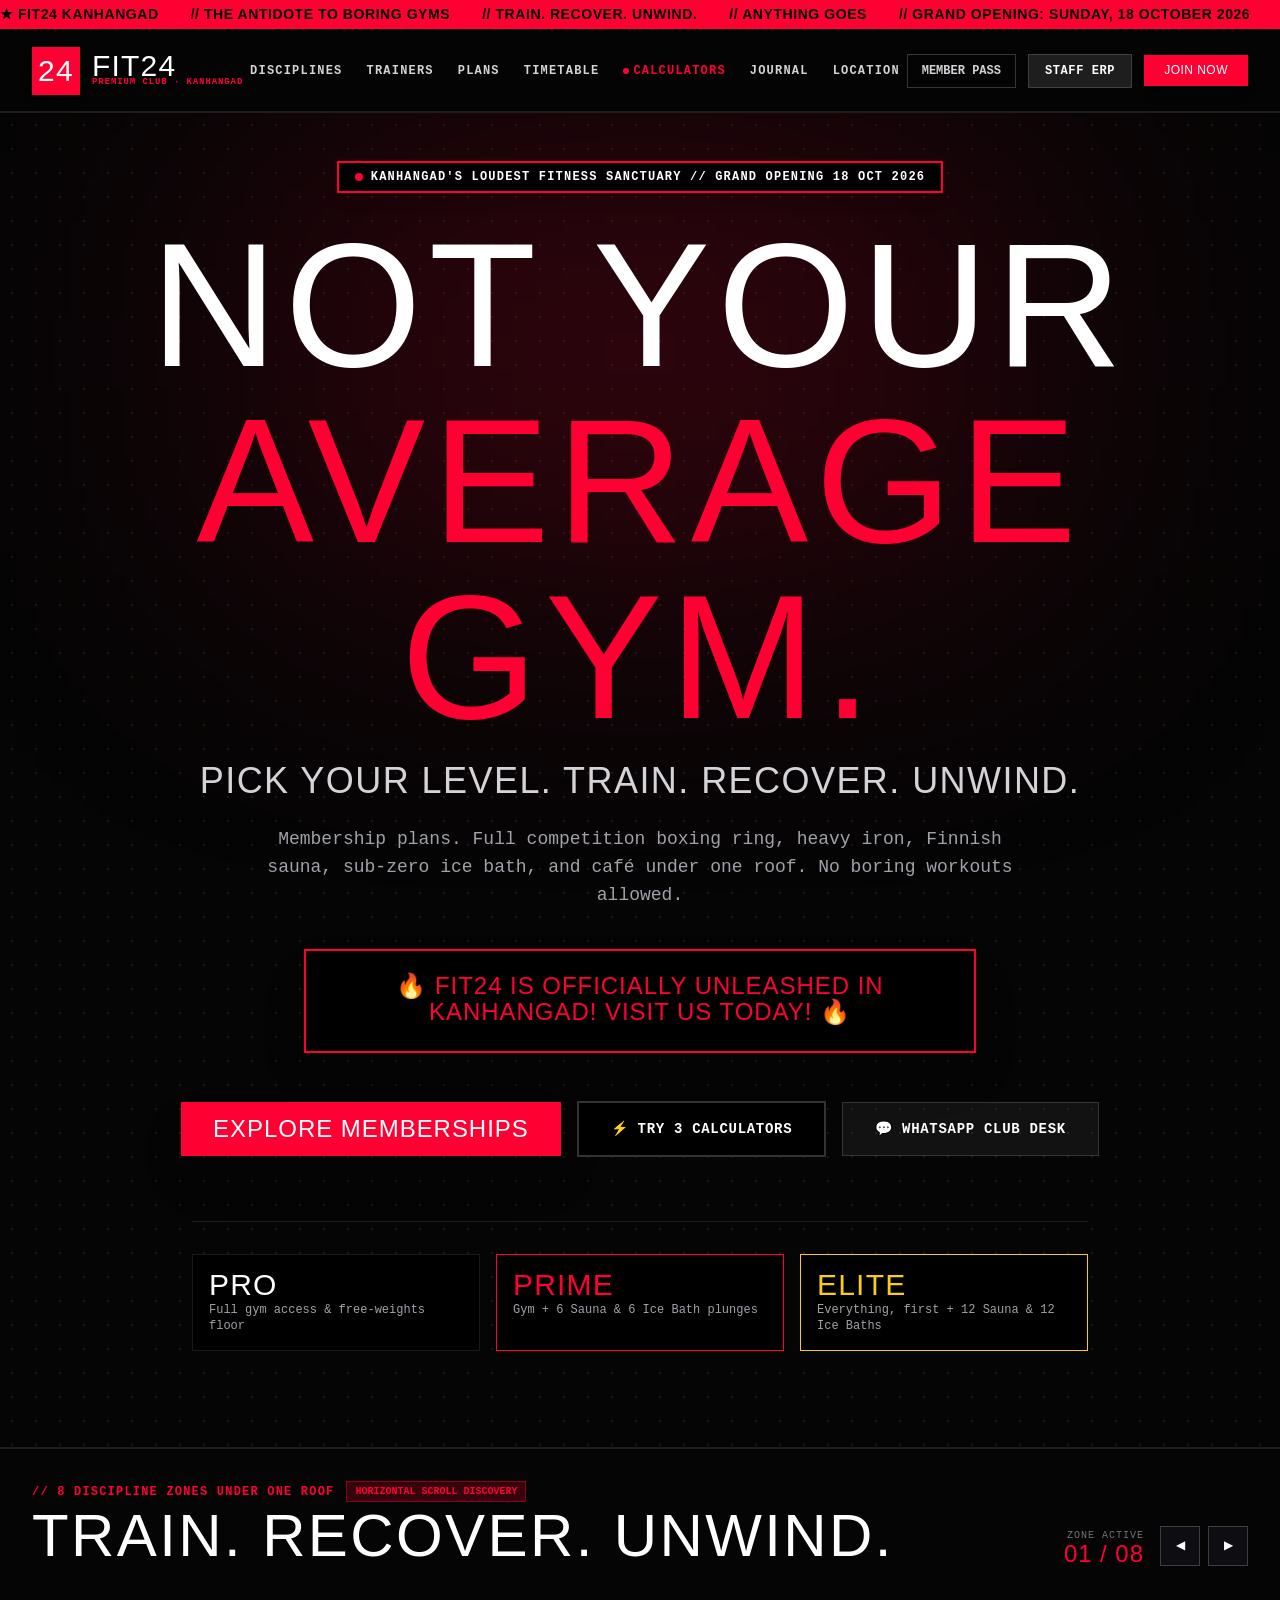
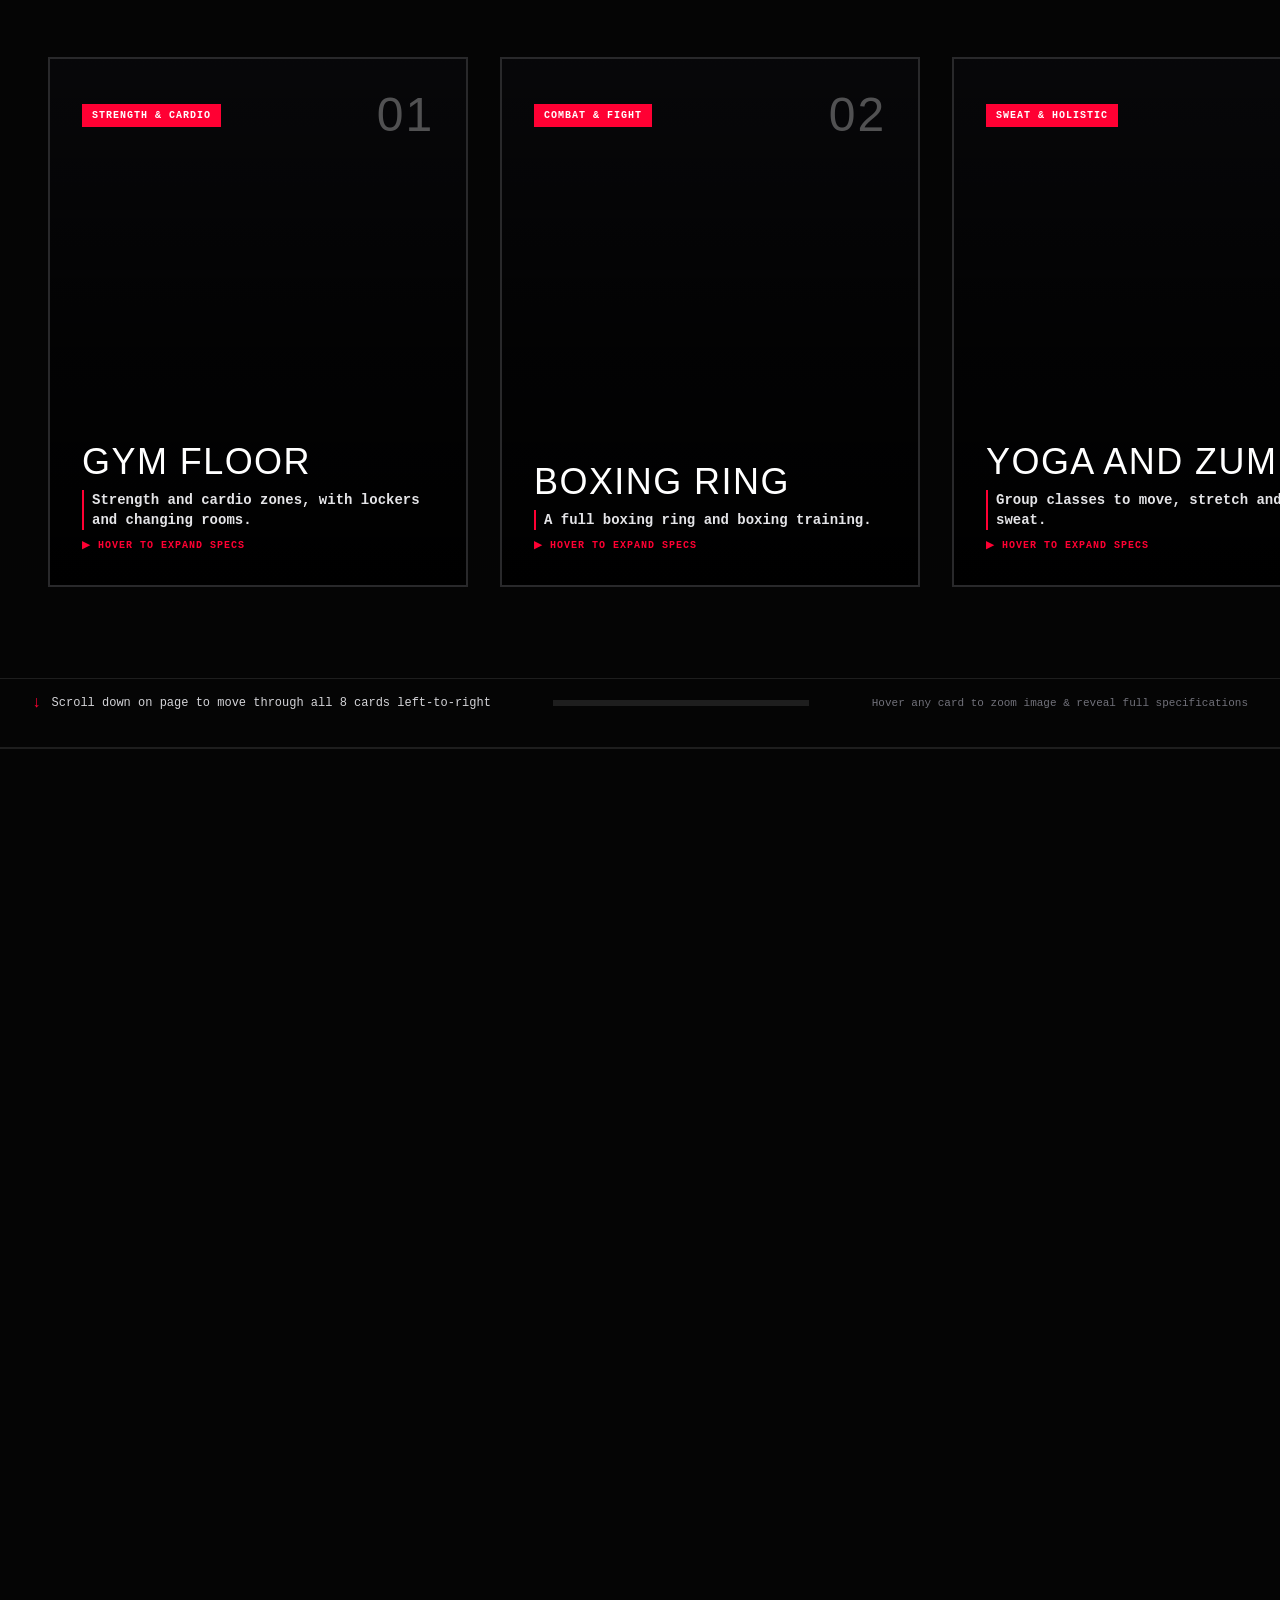
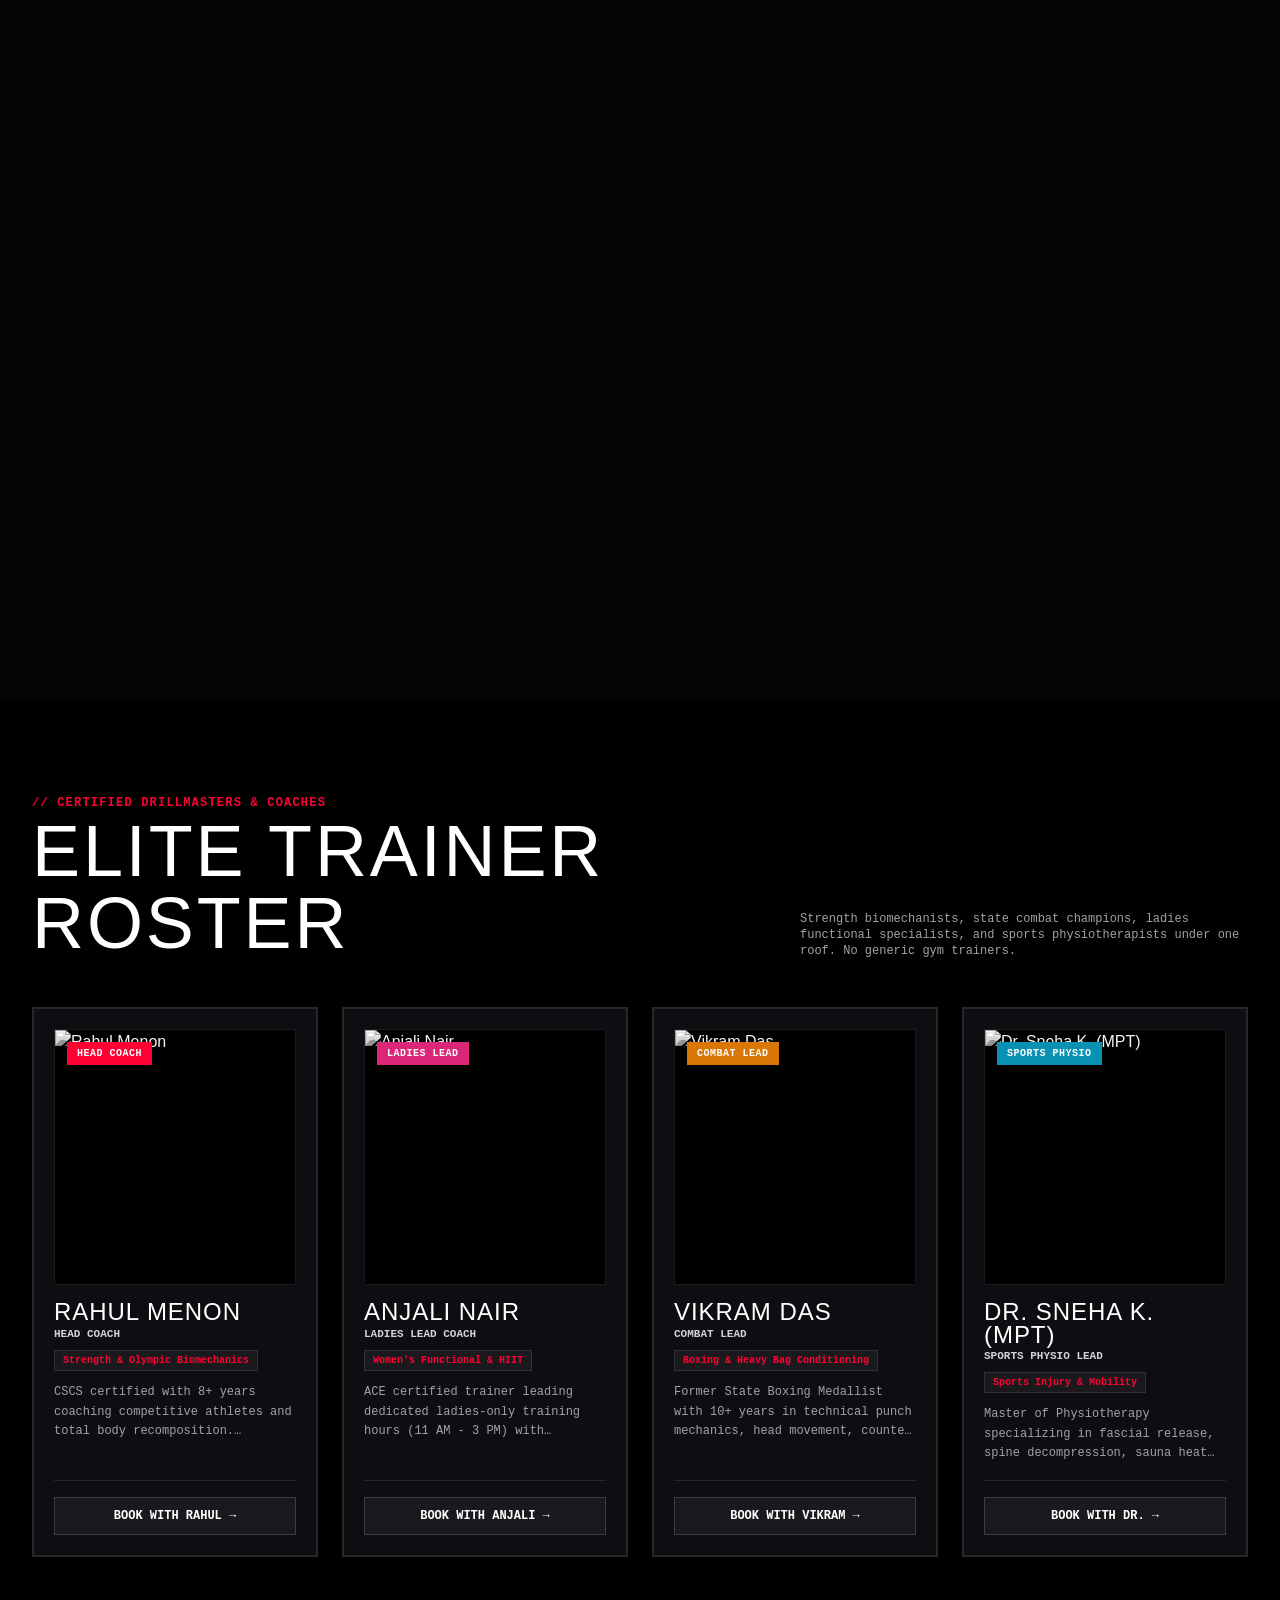
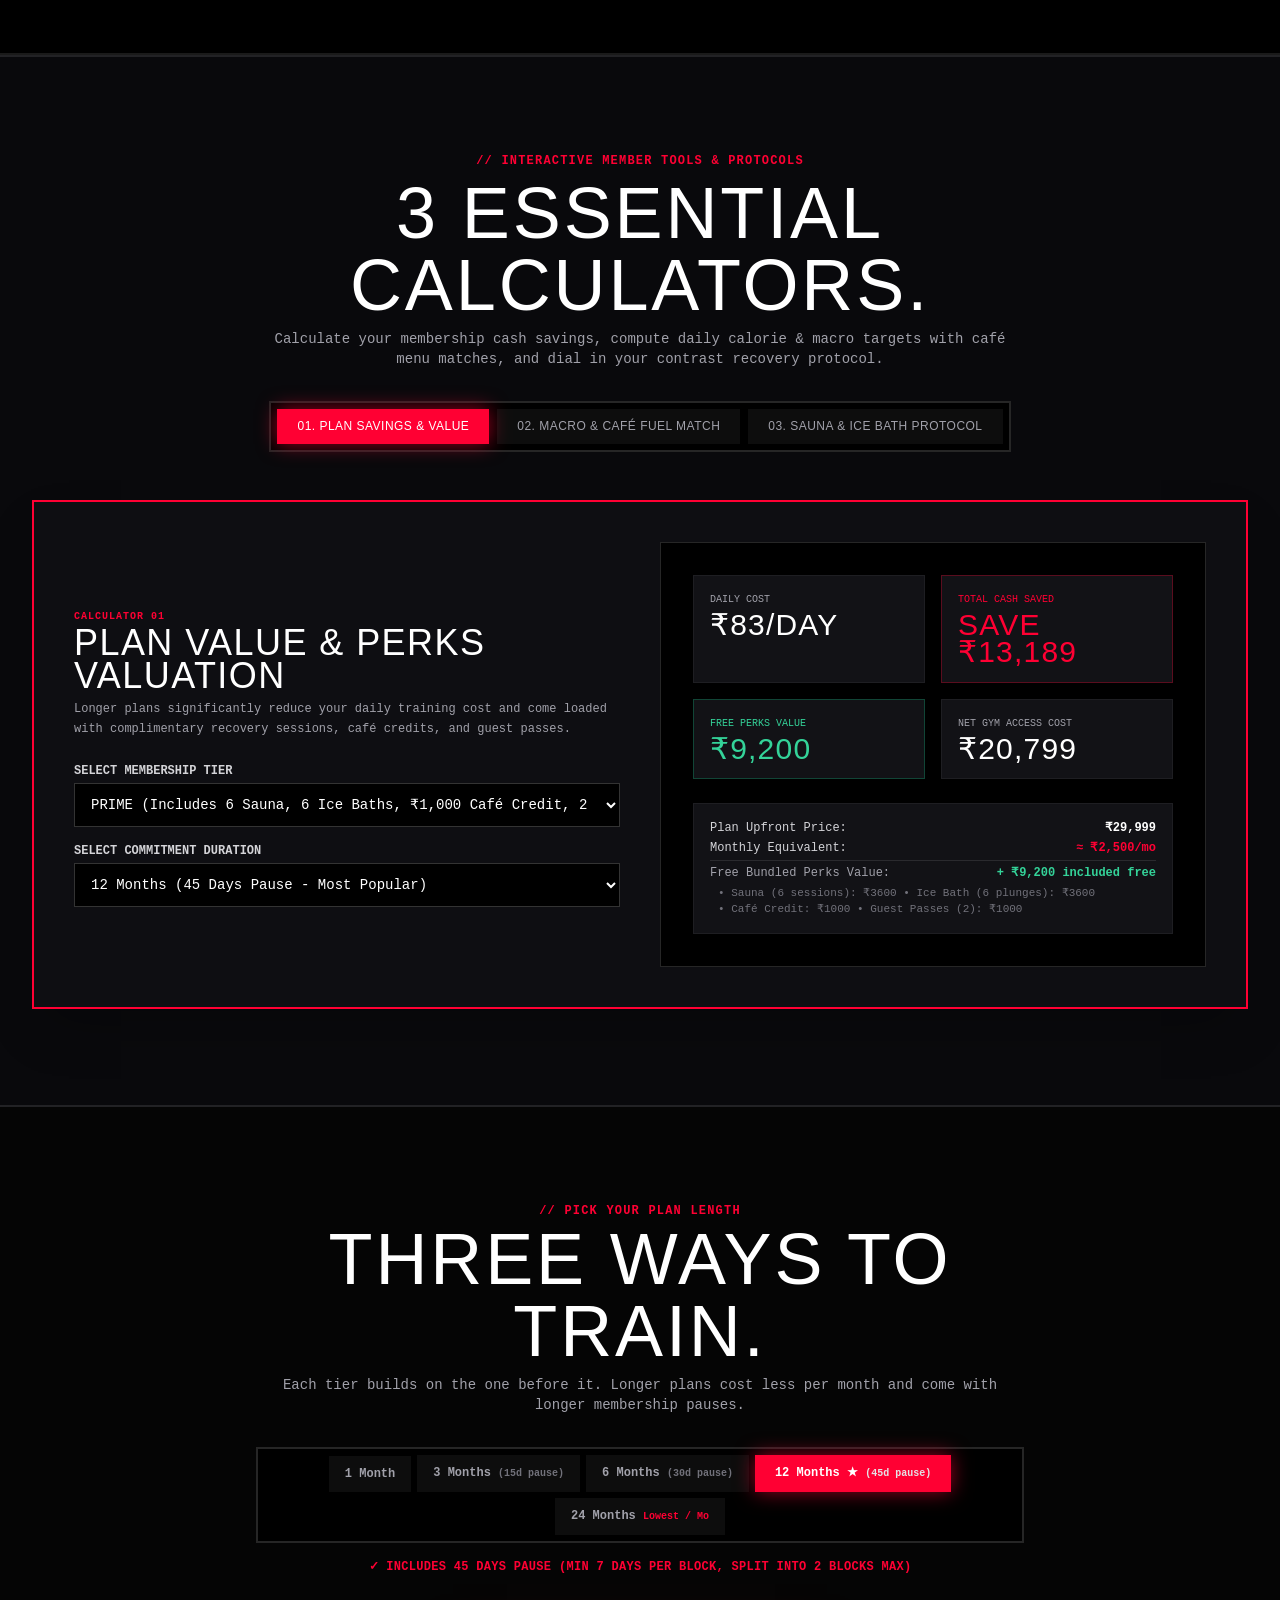
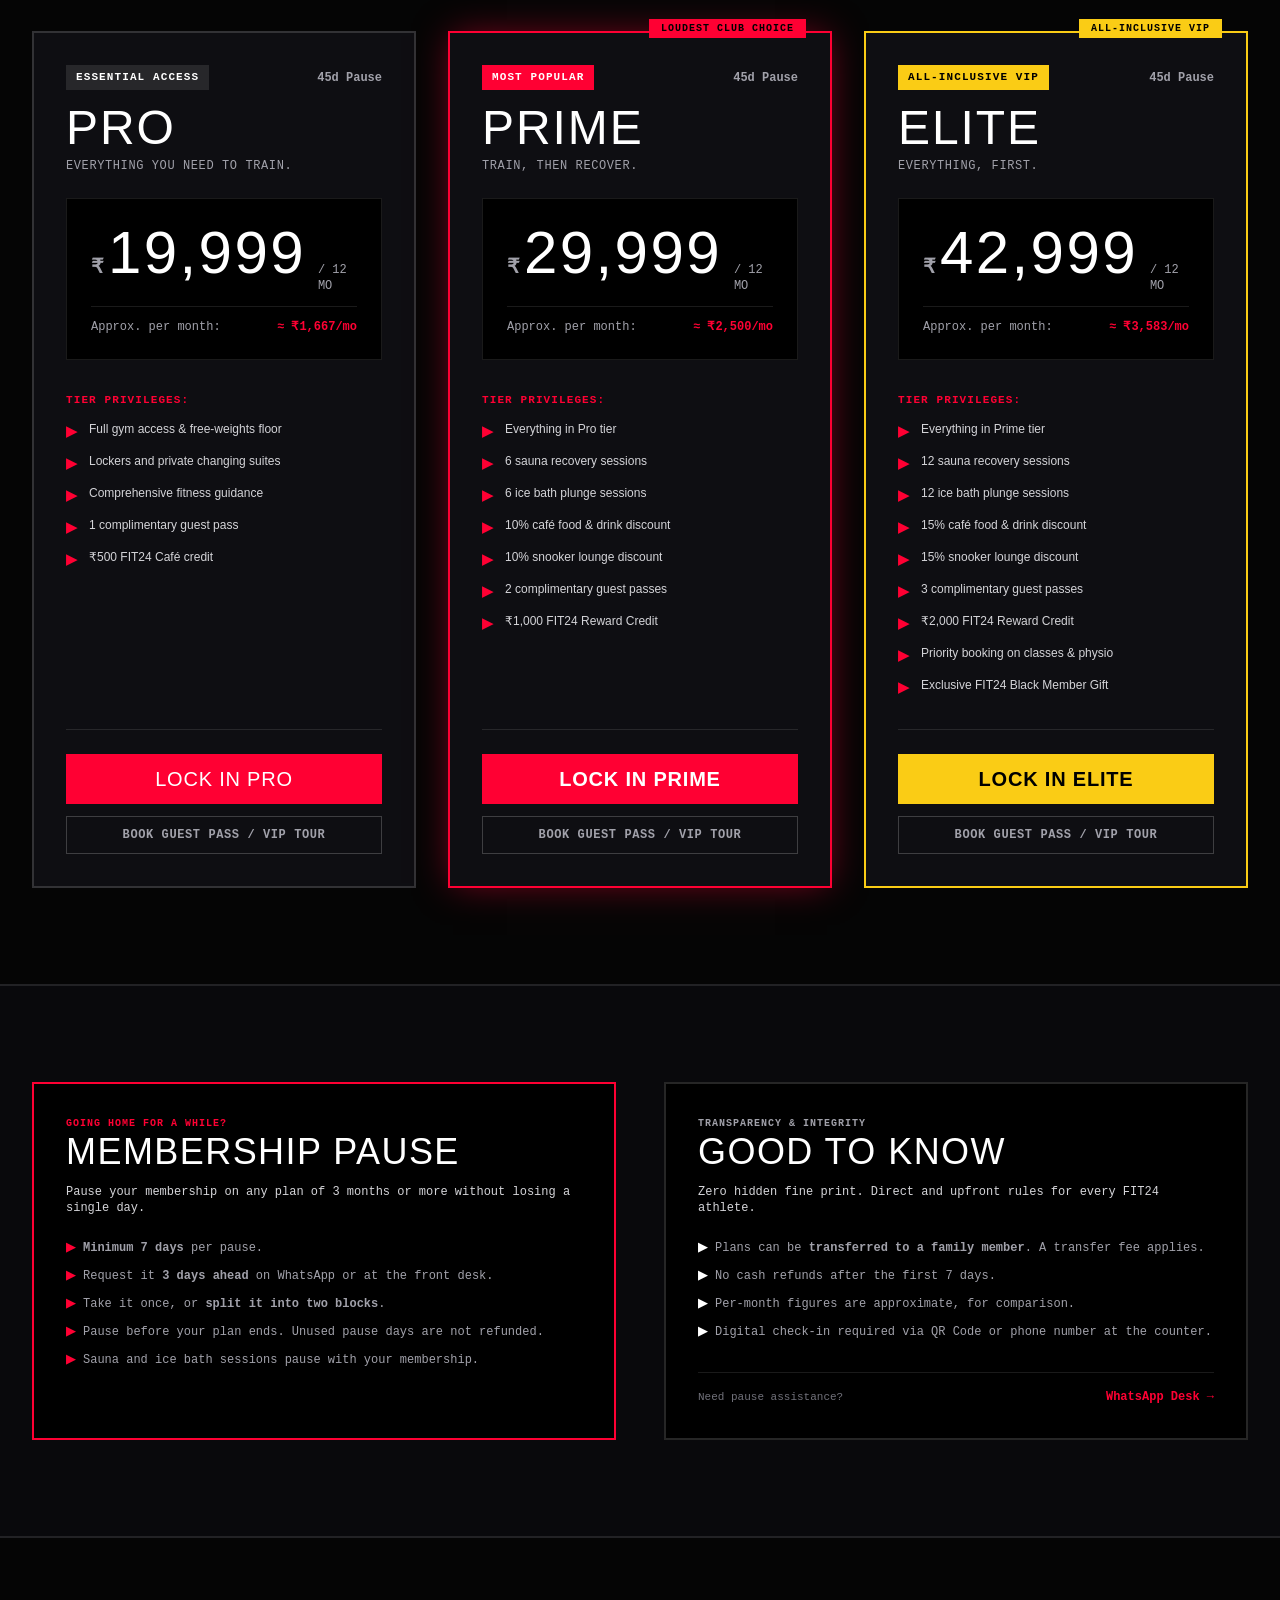
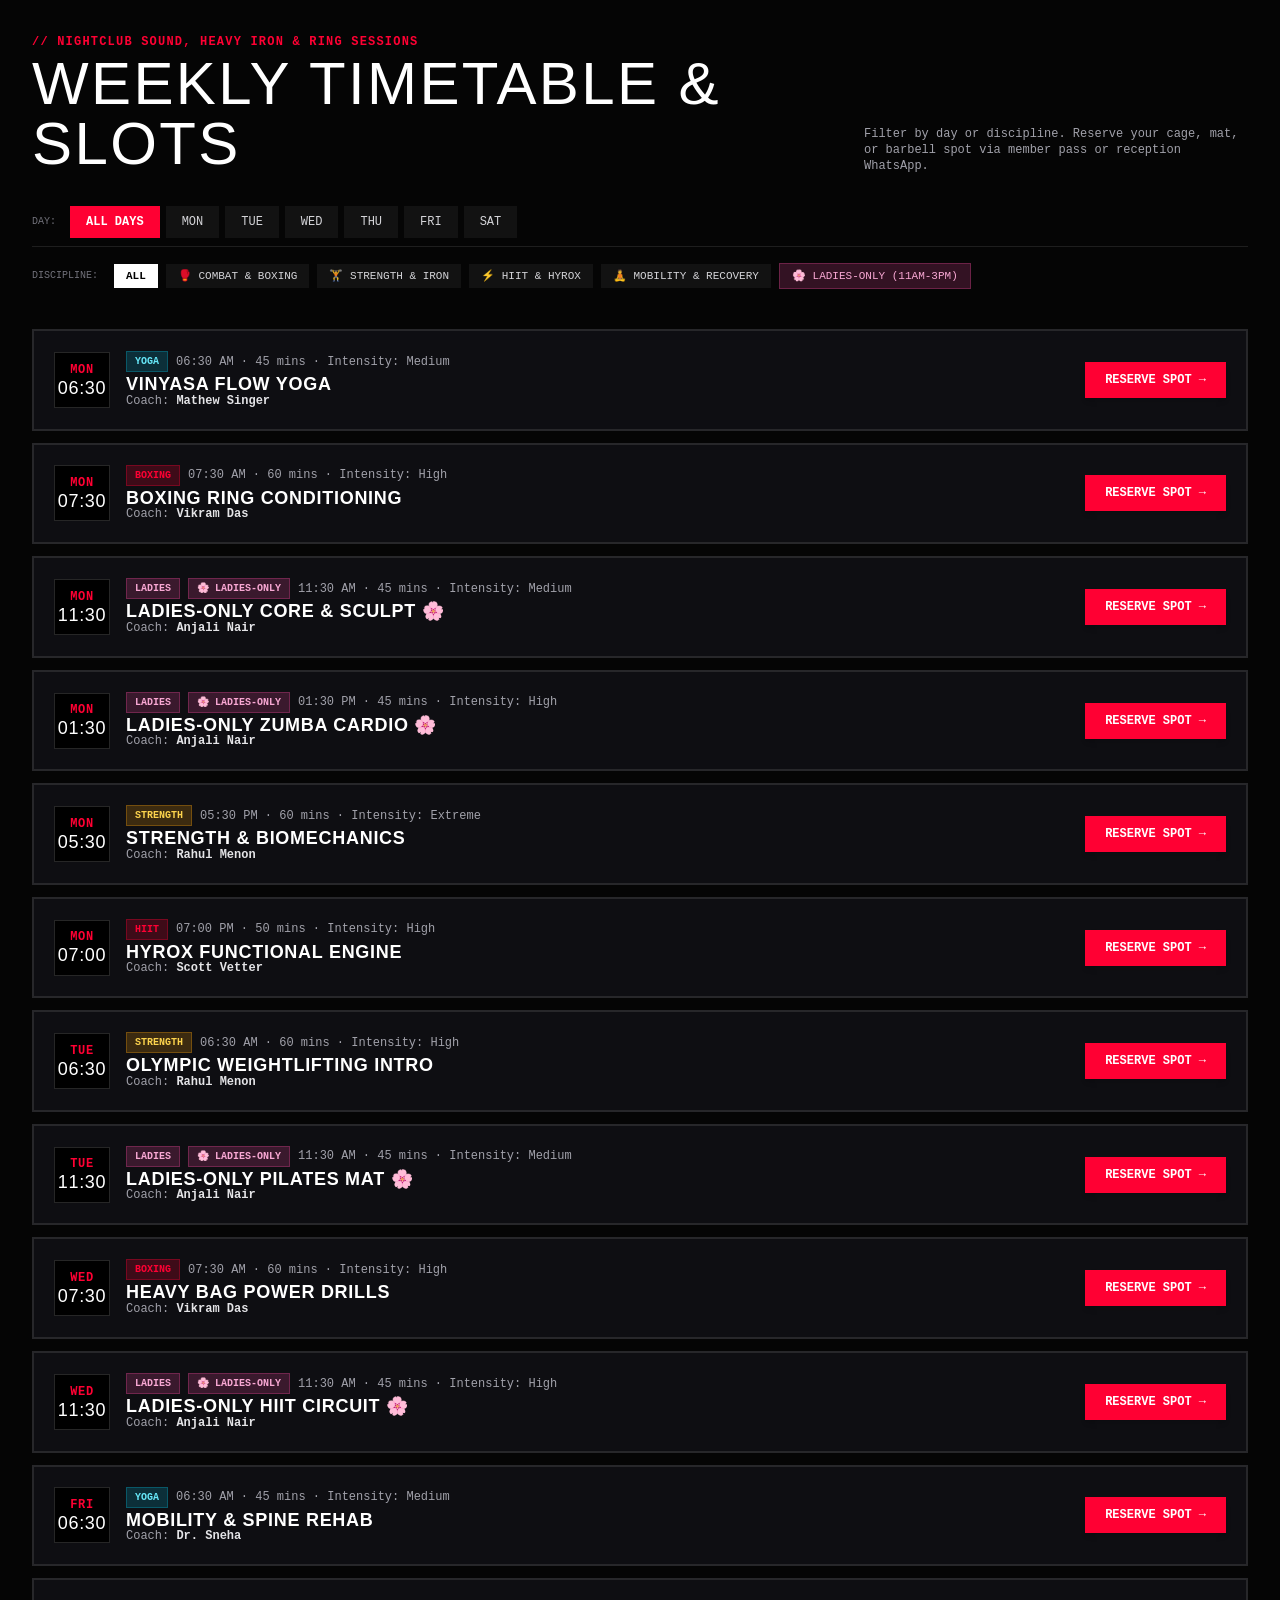
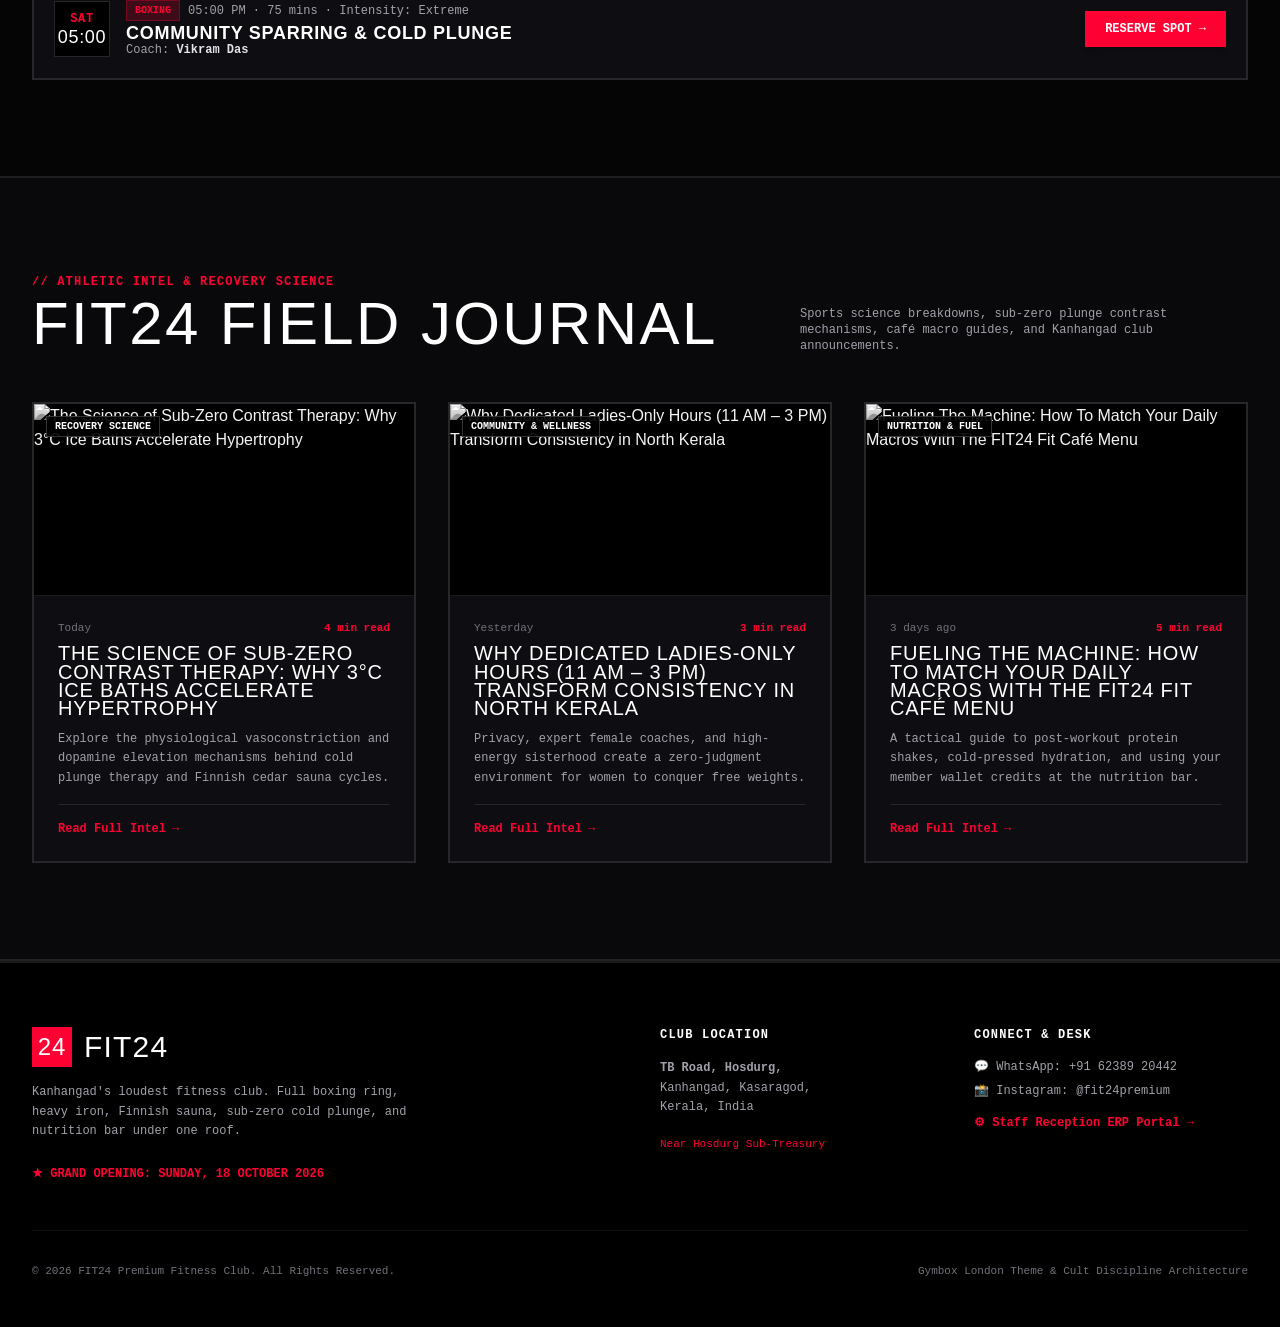
==== commit 53b02258: "fix: compile static production CSS, eliminate client-side Tailwind Play CDN for instant mobile rende" ====
--- a/index.html
+++ b/index.html
@@ -4,26 +4,8 @@
   <meta charset="UTF-8">
   <meta name="viewport" content="width=device-width, initial-scale=1.0">
   <title>FIT24 | Premium Fitness Club — Anything Goes | Kanhangad</title>
-  <!-- Tailwind CSS CDN -->
-  <script src="https://cdn.tailwindcss.com"></script>
+  <!-- FIT24 Compiled Production Stylesheet (Gymbox Theme + Tailwind) -->
   <link rel="stylesheet" href="css/style.css">
-  <script>
-    tailwind.config = {
-      theme: {
-        extend: {
-          colors: {
-            gym: {
-              black: '#050505',
-              dark: '#0d0d10',
-              card: '#121216',
-              red: '#ff0033',
-              reddark: '#b30024'
-            }
-          }
-        }
-      }
-    }
-  </script>
 </head>
 <body class="bg-[#050505] text-zinc-100 antialiased selection:bg-[#ff0033] selection:text-white">
 
--- a/css/style.css
+++ b/css/style.css
@@ -1,188 +1 @@
-/* FIT24 - GYMBOX THEME & DESIGN SYSTEM (RED & BLACK) */
-@import url('https://fonts.googleapis.com/css2?family=Anton&family=Bebas+Neue&family=Space+Grotesk:wght@400;500;600;700&family=Inter:wght@400;500;600;700;800;900&display=swap');
-
-:root {
-  --gym-black: #050505;
-  --gym-dark: #0d0d0f;
-  --gym-card: #121216;
-  --gym-card-hover: #1a1a22;
-  --gym-red: #ff0033;
-  --gym-red-hover: #e6002e;
-  --gym-red-dark: #b30024;
-  --gym-red-glow: rgba(255, 0, 51, 0.45);
-  --gym-border: rgba(255, 255, 255, 0.12);
-  --gym-border-red: rgba(255, 0, 51, 0.5);
-  --gym-neon-yellow: #ffee00;
-}
-
-body {
-  font-family: 'Space Grotesk', 'Inter', sans-serif;
-  background-color: var(--gym-black);
-  color: #f4f4f5;
-  overflow-x: hidden;
-  -webkit-font-smoothing: antialiased;
-}
-
-/* Gymbox Signature Ultra-Condensed Headline Typography */
-.font-gymbox {
-  font-family: 'Anton', 'Bebas Neue', Impact, sans-serif;
-  letter-spacing: 0.04em;
-  text-transform: uppercase;
-  line-height: 0.92;
-}
-
-.font-bebas {
-  font-family: 'Bebas Neue', sans-serif;
-  letter-spacing: 0.05em;
-  text-transform: uppercase;
-}
-
-/* Bold Red Industrial Accents */
-.text-gym-red {
-  color: var(--gym-red);
-}
-
-.bg-gym-red {
-  background-color: var(--gym-red);
-}
-
-.border-gym-red {
-  border-color: var(--gym-red);
-}
-
-/* Red Glow / Laser Box Shadows */
-.glow-gymbox-red {
-  box-shadow: 0 0 35px -5px rgba(255, 0, 51, 0.5);
-}
-
-.glow-card-gymbox {
-  box-shadow: 0 10px 30px -10px rgba(0, 0, 0, 0.9);
-  transition: all 0.25s cubic-bezier(0.16, 1, 0.3, 1);
-}
-
-.glow-card-gymbox:hover {
-  transform: translateY(-4px);
-  border-color: var(--gym-red);
-  box-shadow: 0 15px 40px -10px rgba(255, 0, 51, 0.35);
-}
-
-/* Infinite Horizontal Marquee Ticker */
-@keyframes marquee {
-  0% { transform: translateX(0%); }
-  100% { transform: translateX(-50%); }
-}
-
-.animate-marquee {
-  display: flex;
-  width: 200%;
-  animation: marquee 22s linear infinite;
-}
-
-.animate-marquee:hover {
-  animation-play-state: paused;
-}
-
-/* Gymbox Edgy Diagonal Stripe Texture */
-.bg-stripes-gymbox {
-  background-image: repeating-linear-gradient(
-    45deg,
-    rgba(255, 0, 51, 0.03),
-    rgba(255, 0, 51, 0.03) 10px,
-    transparent 10px,
-    transparent 20px
-  );
-}
-
-.bg-dot-pattern {
-  background-image: radial-gradient(rgba(255, 255, 255, 0.08) 1px, transparent 1px);
-  background-size: 24px 24px;
-}
-
-/* Custom Scrollbar */
-::-webkit-scrollbar {
-  width: 8px;
-  height: 8px;
-}
-::-webkit-scrollbar-track {
-  background: #050505;
-}
-::-webkit-scrollbar-thumb {
-  background: #222226;
-  border-radius: 2px;
-}
-::-webkit-scrollbar-thumb:hover {
-  background: var(--gym-red);
-}
-
-/* Active buttons & tabs */
-.gym-tab-active {
-  background-color: var(--gym-red) !important;
-  color: #ffffff !important;
-  border-color: var(--gym-red) !important;
-  box-shadow: 0 0 20px rgba(255, 0, 51, 0.6);
-}
-
-/* Gymbox Inverted Button on Hover */
-.btn-gymbox {
-  position: relative;
-  transition: all 0.2s ease;
-  overflow: hidden;
-}
-
-.btn-gymbox:hover {
-  background-color: #ffffff;
-  color: #000000;
-  box-shadow: 0 0 25px rgba(255, 255, 255, 0.4);
-}
-
-/* Custom Range Sliders */
-input[type=range] {
-  accent-color: var(--gym-red);
-}
-
-/* Horizontal Track & Image Hover Zoom Reveal */
-.discipline-card {
-  position: relative;
-  overflow: hidden;
-  background-color: #0b0b0e;
-  border: 2px solid rgba(255, 255, 255, 0.12);
-  transition: border-color 0.3s ease, box-shadow 0.3s ease;
-}
-
-.discipline-card:hover {
-  border-color: var(--gym-red);
-  box-shadow: 0 15px 45px -10px rgba(255, 0, 51, 0.5);
-}
-
-.discipline-card .card-bg-img {
-  transition: transform 0.7s cubic-bezier(0.16, 1, 0.3, 1), filter 0.5s ease;
-}
-
-.discipline-card:hover .card-bg-img {
-  transform: scale(1.14);
-  filter: brightness(0.65) contrast(1.1);
-}
-
-/* Subtext Reveal on Hover */
-.card-reveal-content {
-  max-height: 0;
-  opacity: 0;
-  transform: translateY(16px);
-  overflow: hidden;
-  transition: max-height 0.45s cubic-bezier(0.16, 1, 0.3, 1), 
-              opacity 0.4s cubic-bezier(0.16, 1, 0.3, 1), 
-              transform 0.4s cubic-bezier(0.16, 1, 0.3, 1);
-}
-
-.discipline-card:hover .card-reveal-content {
-  max-height: 260px;
-  opacity: 1;
-  transform: translateY(0);
-}
-
-/* Track smooth translation */
-#disciplines-track {
-  will-change: transform;
-  transition: transform 0.08s linear;
-}
-
+*,:after,:before{--tw-border-spacing-x:0;--tw-border-spacing-y:0;--tw-translate-x:0;--tw-translate-y:0;--tw-rotate:0;--tw-skew-x:0;--tw-skew-y:0;--tw-scale-x:1;--tw-scale-y:1;--tw-pan-x: ;--tw-pan-y: ;--tw-pinch-zoom: ;--tw-scroll-snap-strictness:proximity;--tw-gradient-from-position: ;--tw-gradient-via-position: ;--tw-gradient-to-position: ;--tw-ordinal: ;--tw-slashed-zero: ;--tw-numeric-figure: ;--tw-numeric-spacing: ;--tw-numeric-fraction: ;--tw-ring-inset: ;--tw-ring-offset-width:0px;--tw-ring-offset-color:#fff;--tw-ring-color:rgba(59,130,246,.5);--tw-ring-offset-shadow:0 0 #0000;--tw-ring-shadow:0 0 #0000;--tw-shadow:0 0 #0000;--tw-shadow-colored:0 0 #0000;--tw-blur: ;--tw-brightness: ;--tw-contrast: ;--tw-grayscale: ;--tw-hue-rotate: ;--tw-invert: ;--tw-saturate: ;--tw-sepia: ;--tw-drop-shadow: ;--tw-backdrop-blur: ;--tw-backdrop-brightness: ;--tw-backdrop-contrast: ;--tw-backdrop-grayscale: ;--tw-backdrop-hue-rotate: ;--tw-backdrop-invert: ;--tw-backdrop-opacity: ;--tw-backdrop-saturate: ;--tw-backdrop-sepia: ;--tw-contain-size: ;--tw-contain-layout: ;--tw-contain-paint: ;--tw-contain-style: }::backdrop{--tw-border-spacing-x:0;--tw-border-spacing-y:0;--tw-translate-x:0;--tw-translate-y:0;--tw-rotate:0;--tw-skew-x:0;--tw-skew-y:0;--tw-scale-x:1;--tw-scale-y:1;--tw-pan-x: ;--tw-pan-y: ;--tw-pinch-zoom: ;--tw-scroll-snap-strictness:proximity;--tw-gradient-from-position: ;--tw-gradient-via-position: ;--tw-gradient-to-position: ;--tw-ordinal: ;--tw-slashed-zero: ;--tw-numeric-figure: ;--tw-numeric-spacing: ;--tw-numeric-fraction: ;--tw-ring-inset: ;--tw-ring-offset-width:0px;--tw-ring-offset-color:#fff;--tw-ring-color:rgba(59,130,246,.5);--tw-ring-offset-shadow:0 0 #0000;--tw-ring-shadow:0 0 #0000;--tw-shadow:0 0 #0000;--tw-shadow-colored:0 0 #0000;--tw-blur: ;--tw-brightness: ;--tw-contrast: ;--tw-grayscale: ;--tw-hue-rotate: ;--tw-invert: ;--tw-saturate: ;--tw-sepia: ;--tw-drop-shadow: ;--tw-backdrop-blur: ;--tw-backdrop-brightness: ;--tw-backdrop-contrast: ;--tw-backdrop-grayscale: ;--tw-backdrop-hue-rotate: ;--tw-backdrop-invert: ;--tw-backdrop-opacity: ;--tw-backdrop-saturate: ;--tw-backdrop-sepia: ;--tw-contain-size: ;--tw-contain-layout: ;--tw-contain-paint: ;--tw-contain-style: }/*! tailwindcss v3.4.17 | MIT License | https://tailwindcss.com*/*,:after,:before{border:0 solid #e5e7eb;box-sizing:border-box}:after,:before{--tw-content:""}:host,html{line-height:1.5;-webkit-text-size-adjust:100%;font-family:ui-sans-serif,system-ui,sans-serif,Apple Color Emoji,Segoe UI Emoji,Segoe UI Symbol,Noto Color Emoji;font-feature-settings:normal;font-variation-settings:normal;-moz-tab-size:4;-o-tab-size:4;tab-size:4;-webkit-tap-highlight-color:transparent}body{line-height:inherit;margin:0}hr{border-top-width:1px;color:inherit;height:0}abbr:where([title]){-webkit-text-decoration:underline dotted;text-decoration:underline dotted}h1,h2,h3,h4,h5,h6{font-size:inherit;font-weight:inherit}a{color:inherit;text-decoration:inherit}b,strong{font-weight:bolder}code,kbd,pre,samp{font-family:ui-monospace,SFMono-Regular,Menlo,Monaco,Consolas,Liberation Mono,Courier New,monospace;font-feature-settings:normal;font-size:1em;font-variation-settings:normal}small{font-size:80%}sub,sup{font-size:75%;line-height:0;position:relative;vertical-align:baseline}sub{bottom:-.25em}sup{top:-.5em}table{border-collapse:collapse;border-color:inherit;text-indent:0}button,input,optgroup,select,textarea{color:inherit;font-family:inherit;font-feature-settings:inherit;font-size:100%;font-variation-settings:inherit;font-weight:inherit;letter-spacing:inherit;line-height:inherit;margin:0;padding:0}button,select{text-transform:none}button,input:where([type=button]),input:where([type=reset]),input:where([type=submit]){-webkit-appearance:button;background-color:transparent;background-image:none}:-moz-focusring{outline:auto}:-moz-ui-invalid{box-shadow:none}progress{vertical-align:baseline}::-webkit-inner-spin-button,::-webkit-outer-spin-button{height:auto}[type=search]{-webkit-appearance:textfield;outline-offset:-2px}::-webkit-search-decoration{-webkit-appearance:none}::-webkit-file-upload-button{-webkit-appearance:button;font:inherit}summary{display:list-item}blockquote,dd,dl,figure,h1,h2,h3,h4,h5,h6,hr,p,pre{margin:0}fieldset{margin:0}fieldset,legend{padding:0}menu,ol,ul{list-style:none;margin:0;padding:0}dialog{padding:0}textarea{resize:vertical}input::-moz-placeholder,textarea::-moz-placeholder{color:#9ca3af;opacity:1}input::placeholder,textarea::placeholder{color:#9ca3af;opacity:1}[role=button],button{cursor:pointer}:disabled{cursor:default}audio,canvas,embed,iframe,img,object,svg,video{display:block;vertical-align:middle}img,video{height:auto;max-width:100%}[hidden]:where(:not([hidden=until-found])){display:none}.\!container{width:100%!important}.container{width:100%}@media (min-width:640px){.\!container{max-width:640px!important}.container{max-width:640px}}@media (min-width:768px){.\!container{max-width:768px!important}.container{max-width:768px}}@media (min-width:1024px){.\!container{max-width:1024px!important}.container{max-width:1024px}}@media (min-width:1280px){.\!container{max-width:1280px!important}.container{max-width:1280px}}@media (min-width:1536px){.\!container{max-width:1536px!important}.container{max-width:1536px}}.pointer-events-none{pointer-events:none}.fixed{position:fixed}.absolute{position:absolute}.relative{position:relative}.sticky{position:sticky}.inset-0{inset:0}.inset-x-0{left:0;right:0}.-bottom-6{bottom:-1.5rem}.-right-6{right:-1.5rem}.-top-3\.5{top:-.875rem}.left-0{left:0}.left-1\/2{left:50%}.left-3{left:.75rem}.right-0{right:0}.right-4{right:1rem}.right-6{right:1.5rem}.top-0{top:0}.top-10{top:2.5rem}.top-24{top:6rem}.top-3{top:.75rem}.top-4{top:1rem}.top-full{top:100%}.isolate{isolation:isolate}.z-0{z-index:0}.z-10{z-index:10}.z-20{z-index:20}.z-40{z-index:40}.z-50{z-index:50}.col-span-2{grid-column:span 2/span 2}.col-span-full{grid-column:1/-1}.mx-2{margin-left:.5rem;margin-right:.5rem}.mx-auto{margin-left:auto;margin-right:auto}.my-auto{margin-bottom:auto;margin-top:auto}.-mt-1{margin-top:-.25rem}.mb-1{margin-bottom:.25rem}.mb-10{margin-bottom:2.5rem}.mb-12{margin-bottom:3rem}.mb-14{margin-bottom:3.5rem}.mb-2{margin-bottom:.5rem}.mb-3{margin-bottom:.75rem}.mb-4{margin-bottom:1rem}.mb-5{margin-bottom:1.25rem}.mb-6{margin-bottom:1.5rem}.mb-8{margin-bottom:2rem}.ml-2{margin-left:.5rem}.mt-0\.5{margin-top:.125rem}.mt-1{margin-top:.25rem}.mt-16{margin-top:4rem}.mt-2{margin-top:.5rem}.mt-3{margin-top:.75rem}.mt-4{margin-top:1rem}.mt-6{margin-top:1.5rem}.mt-8{margin-top:2rem}.mt-auto{margin-top:auto}.line-clamp-3{display:-webkit-box;overflow:hidden;-webkit-box-orient:vertical;-webkit-line-clamp:3}.block{display:block}.inline-block{display:inline-block}.flex{display:flex}.inline-flex{display:inline-flex}.\!table{display:table!important}.table{display:table}.grid{display:grid}.hidden{display:none}.h-1{height:.25rem}.h-1\.5{height:.375rem}.h-10{height:2.5rem}.h-12{height:3rem}.h-14{height:3.5rem}.h-16{height:4rem}.h-2{height:.5rem}.h-2\.5{height:.625rem}.h-20{height:5rem}.h-4{height:1rem}.h-48{height:12rem}.h-64{height:16rem}.h-8{height:2rem}.h-9{height:2.25rem}.h-\[400px\]{height:400px}.h-\[480px\]{height:480px}.h-full{height:100%}.h-screen{height:100vh}.max-h-60{max-height:15rem}.max-h-\[90vh\]{max-height:90vh}.min-h-screen{min-height:100vh}.w-0{width:0}.w-1\.5{width:.375rem}.w-10{width:2.5rem}.w-12{width:3rem}.w-14{width:3.5rem}.w-2{width:.5rem}.w-2\.5{width:.625rem}.w-4{width:1rem}.w-48{width:12rem}.w-8{width:2rem}.w-9{width:2.25rem}.w-\[310px\]{width:310px}.w-\[750px\]{width:750px}.w-full{width:100%}.w-max{width:-moz-max-content;width:max-content}.min-w-0{min-width:0}.max-w-2xl{max-width:42rem}.max-w-3xl{max-width:48rem}.max-w-4xl{max-width:56rem}.max-w-7xl{max-width:80rem}.max-w-\[150px\]{max-width:150px}.max-w-\[200px\]{max-width:200px}.max-w-\[240px\]{max-width:240px}.max-w-\[260px\]{max-width:260px}.max-w-lg{max-width:32rem}.max-w-md{max-width:28rem}.max-w-sm{max-width:24rem}.flex-1{flex:1 1 0%}.flex-shrink-0{flex-shrink:0}.-translate-x-1\/2{--tw-translate-x:-50%}.-translate-x-1\/2,.transform{transform:translate(var(--tw-translate-x),var(--tw-translate-y)) rotate(var(--tw-rotate)) skewX(var(--tw-skew-x)) skewY(var(--tw-skew-y)) scaleX(var(--tw-scale-x)) scaleY(var(--tw-scale-y))}@keyframes bounce{0%,to{animation-timing-function:cubic-bezier(.8,0,1,1);transform:translateY(-25%)}50%{animation-timing-function:cubic-bezier(0,0,.2,1);transform:none}}.animate-bounce{animation:bounce 1s infinite}@keyframes ping{75%,to{opacity:0;transform:scale(2)}}.animate-ping{animation:ping 1s cubic-bezier(0,0,.2,1) infinite}@keyframes pulse{50%{opacity:.5}}.animate-pulse{animation:pulse 2s cubic-bezier(.4,0,.6,1) infinite}.cursor-pointer{cursor:pointer}.select-none{-webkit-user-select:none;-moz-user-select:none;user-select:none}.resize{resize:both}.grid-cols-1{grid-template-columns:repeat(1,minmax(0,1fr))}.grid-cols-2{grid-template-columns:repeat(2,minmax(0,1fr))}.grid-cols-4{grid-template-columns:repeat(4,minmax(0,1fr))}.flex-col{flex-direction:column}.flex-wrap{flex-wrap:wrap}.items-start{align-items:flex-start}.items-center{align-items:center}.items-baseline{align-items:baseline}.items-stretch{align-items:stretch}.justify-end{justify-content:flex-end}.justify-center{justify-content:center}.justify-between{justify-content:space-between}.gap-1{gap:.25rem}.gap-1\.5{gap:.375rem}.gap-10{gap:2.5rem}.gap-12{gap:3rem}.gap-2{gap:.5rem}.gap-2\.5{gap:.625rem}.gap-3{gap:.75rem}.gap-4{gap:1rem}.gap-6{gap:1.5rem}.gap-8{gap:2rem}.space-x-1>:not([hidden])~:not([hidden]){--tw-space-x-reverse:0;margin-left:calc(.25rem*(1 - var(--tw-space-x-reverse)));margin-right:calc(.25rem*var(--tw-space-x-reverse))}.space-y-1>:not([hidden])~:not([hidden]){--tw-space-y-reverse:0;margin-bottom:calc(.25rem*var(--tw-space-y-reverse));margin-top:calc(.25rem*(1 - var(--tw-space-y-reverse)))}.space-y-1\.5>:not([hidden])~:not([hidden]){--tw-space-y-reverse:0;margin-bottom:calc(.375rem*var(--tw-space-y-reverse));margin-top:calc(.375rem*(1 - var(--tw-space-y-reverse)))}.space-y-2>:not([hidden])~:not([hidden]){--tw-space-y-reverse:0;margin-bottom:calc(.5rem*var(--tw-space-y-reverse));margin-top:calc(.5rem*(1 - var(--tw-space-y-reverse)))}.space-y-3>:not([hidden])~:not([hidden]){--tw-space-y-reverse:0;margin-bottom:calc(.75rem*var(--tw-space-y-reverse));margin-top:calc(.75rem*(1 - var(--tw-space-y-reverse)))}.space-y-4>:not([hidden])~:not([hidden]){--tw-space-y-reverse:0;margin-bottom:calc(1rem*var(--tw-space-y-reverse));margin-top:calc(1rem*(1 - var(--tw-space-y-reverse)))}.space-y-6>:not([hidden])~:not([hidden]){--tw-space-y-reverse:0;margin-bottom:calc(1.5rem*var(--tw-space-y-reverse));margin-top:calc(1.5rem*(1 - var(--tw-space-y-reverse)))}.overflow-hidden{overflow:hidden}.overflow-x-auto{overflow-x:auto}.overflow-y-auto{overflow-y:auto}.scroll-smooth{scroll-behavior:smooth}.truncate{overflow:hidden;text-overflow:ellipsis}.truncate,.whitespace-nowrap{white-space:nowrap}.whitespace-pre-line{white-space:pre-line}.rounded{border-radius:.25rem}.rounded-2xl{border-radius:1rem}.rounded-3xl{border-radius:1.5rem}.rounded-full{border-radius:9999px}.rounded-lg{border-radius:.5rem}.rounded-none{border-radius:0}.rounded-xl{border-radius:.75rem}.border{border-width:1px}.border-2{border-width:2px}.border-y-2{border-bottom-width:2px;border-top-width:2px}.border-b{border-bottom-width:1px}.border-b-2{border-bottom-width:2px}.border-l-2{border-left-width:2px}.border-t{border-top-width:1px}.border-t-2{border-top-width:2px}.border-\[\#ff0033\]{--tw-border-opacity:1;border-color:rgb(255 0 51/var(--tw-border-opacity,1))}.border-\[\#ff0033\]\/30{border-color:rgba(255,0,51,.3)}.border-\[\#ff0033\]\/40{border-color:rgba(255,0,51,.4)}.border-amber-500\/30{border-color:rgba(245,158,11,.3)}.border-amber-500\/40{border-color:rgba(245,158,11,.4)}.border-black{--tw-border-opacity:1;border-color:rgb(0 0 0/var(--tw-border-opacity,1))}.border-blue-500{--tw-border-opacity:1;border-color:rgb(59 130 246/var(--tw-border-opacity,1))}.border-cyan-400{--tw-border-opacity:1;border-color:rgb(34 211 238/var(--tw-border-opacity,1))}.border-cyan-400\/40{border-color:rgba(34,211,238,.4)}.border-cyan-500{--tw-border-opacity:1;border-color:rgb(6 182 212/var(--tw-border-opacity,1))}.border-cyan-500\/30{border-color:rgba(6,182,212,.3)}.border-emerald-500{--tw-border-opacity:1;border-color:rgb(16 185 129/var(--tw-border-opacity,1))}.border-emerald-500\/20{border-color:rgba(16,185,129,.2)}.border-emerald-500\/30{border-color:rgba(16,185,129,.3)}.border-emerald-500\/40{border-color:rgba(16,185,129,.4)}.border-orange-500\/30{border-color:rgba(249,115,22,.3)}.border-orange-500\/40{border-color:rgba(249,115,22,.4)}.border-pink-500\/30{border-color:rgba(236,72,153,.3)}.border-purple-400{--tw-border-opacity:1;border-color:rgb(192 132 252/var(--tw-border-opacity,1))}.border-purple-500{--tw-border-opacity:1;border-color:rgb(168 85 247/var(--tw-border-opacity,1))}.border-purple-500\/30{border-color:rgba(168,85,247,.3)}.border-red-500{--tw-border-opacity:1;border-color:rgb(239 68 68/var(--tw-border-opacity,1))}.border-red-500\/30{border-color:rgba(239,68,68,.3)}.border-rose-500{--tw-border-opacity:1;border-color:rgb(244 63 94/var(--tw-border-opacity,1))}.border-rose-500\/30{border-color:rgba(244,63,94,.3)}.border-transparent{border-color:transparent}.border-white{--tw-border-opacity:1;border-color:rgb(255 255 255/var(--tw-border-opacity,1))}.border-white\/10{border-color:hsla(0,0%,100%,.1)}.border-white\/15{border-color:hsla(0,0%,100%,.15)}.border-white\/20{border-color:hsla(0,0%,100%,.2)}.border-white\/5{border-color:hsla(0,0%,100%,.05)}.border-yellow-400{--tw-border-opacity:1;border-color:rgb(250 204 21/var(--tw-border-opacity,1))}.border-zinc-700{--tw-border-opacity:1;border-color:rgb(63 63 70/var(--tw-border-opacity,1))}.bg-\[\#050505\]{--tw-bg-opacity:1;background-color:rgb(5 5 5/var(--tw-bg-opacity,1))}.bg-\[\#050505\]\/95{background-color:rgba(5,5,5,.95)}.bg-\[\#09090c\]{--tw-bg-opacity:1;background-color:rgb(9 9 12/var(--tw-bg-opacity,1))}.bg-\[\#0d0d10\]{--tw-bg-opacity:1;background-color:rgb(13 13 16/var(--tw-bg-opacity,1))}.bg-\[\#0e0e12\]{--tw-bg-opacity:1;background-color:rgb(14 14 18/var(--tw-bg-opacity,1))}.bg-\[\#121216\]{--tw-bg-opacity:1;background-color:rgb(18 18 22/var(--tw-bg-opacity,1))}.bg-\[\#121217\]{--tw-bg-opacity:1;background-color:rgb(18 18 23/var(--tw-bg-opacity,1))}.bg-\[\#ff0033\]{--tw-bg-opacity:1;background-color:rgb(255 0 51/var(--tw-bg-opacity,1))}.bg-\[\#ff0033\]\/10{background-color:rgba(255,0,51,.1)}.bg-\[\#ff0033\]\/20{background-color:rgba(255,0,51,.2)}.bg-amber-500{--tw-bg-opacity:1;background-color:rgb(245 158 11/var(--tw-bg-opacity,1))}.bg-amber-500\/10{background-color:rgba(245,158,11,.1)}.bg-amber-500\/20{background-color:rgba(245,158,11,.2)}.bg-amber-600{--tw-bg-opacity:1;background-color:rgb(217 119 6/var(--tw-bg-opacity,1))}.bg-black{--tw-bg-opacity:1;background-color:rgb(0 0 0/var(--tw-bg-opacity,1))}.bg-black\/40{background-color:rgba(0,0,0,.4)}.bg-black\/80{background-color:rgba(0,0,0,.8)}.bg-black\/90{background-color:rgba(0,0,0,.9)}.bg-cyan-500\/10{background-color:rgba(6,182,212,.1)}.bg-cyan-500\/20{background-color:rgba(6,182,212,.2)}.bg-cyan-600{--tw-bg-opacity:1;background-color:rgb(8 145 178/var(--tw-bg-opacity,1))}.bg-emerald-500\/10{background-color:rgba(16,185,129,.1)}.bg-emerald-500\/20{background-color:rgba(16,185,129,.2)}.bg-emerald-600{--tw-bg-opacity:1;background-color:rgb(5 150 105/var(--tw-bg-opacity,1))}.bg-emerald-600\/20{background-color:rgba(5,150,105,.2)}.bg-orange-500\/10{background-color:rgba(249,115,22,.1)}.bg-orange-500\/20{background-color:rgba(249,115,22,.2)}.bg-orange-600{--tw-bg-opacity:1;background-color:rgb(234 88 12/var(--tw-bg-opacity,1))}.bg-pink-500\/10{background-color:rgba(236,72,153,.1)}.bg-pink-500\/20{background-color:rgba(236,72,153,.2)}.bg-pink-600{--tw-bg-opacity:1;background-color:rgb(219 39 119/var(--tw-bg-opacity,1))}.bg-purple-500\/10{background-color:rgba(168,85,247,.1)}.bg-purple-500\/20{background-color:rgba(168,85,247,.2)}.bg-red-500\/10{background-color:rgba(239,68,68,.1)}.bg-red-500\/20{background-color:rgba(239,68,68,.2)}.bg-red-600{--tw-bg-opacity:1;background-color:rgb(220 38 38/var(--tw-bg-opacity,1))}.bg-red-600\/20{background-color:rgba(220,38,38,.2)}.bg-red-600\/30{background-color:rgba(220,38,38,.3)}.bg-white{--tw-bg-opacity:1;background-color:rgb(255 255 255/var(--tw-bg-opacity,1))}.bg-white\/10{background-color:hsla(0,0%,100%,.1)}.bg-white\/5{background-color:hsla(0,0%,100%,.05)}.bg-yellow-400{--tw-bg-opacity:1;background-color:rgb(250 204 21/var(--tw-bg-opacity,1))}.bg-yellow-500\/20{background-color:rgba(234,179,8,.2)}.bg-zinc-900{--tw-bg-opacity:1;background-color:rgb(24 24 27/var(--tw-bg-opacity,1))}.bg-gradient-to-t{background-image:linear-gradient(to top,var(--tw-gradient-stops))}.from-black{--tw-gradient-from:#000 var(--tw-gradient-from-position);--tw-gradient-to:transparent var(--tw-gradient-to-position);--tw-gradient-stops:var(--tw-gradient-from),var(--tw-gradient-to)}.via-black\/75{--tw-gradient-to:transparent var(--tw-gradient-to-position);--tw-gradient-stops:var(--tw-gradient-from),rgba(0,0,0,.75) var(--tw-gradient-via-position),var(--tw-gradient-to)}.via-transparent{--tw-gradient-to:transparent var(--tw-gradient-to-position);--tw-gradient-stops:var(--tw-gradient-from),transparent var(--tw-gradient-via-position),var(--tw-gradient-to)}.to-black\/35{--tw-gradient-to:rgba(0,0,0,.35) var(--tw-gradient-to-position)}.to-transparent{--tw-gradient-to:transparent var(--tw-gradient-to-position)}.object-cover{-o-object-fit:cover;object-fit:cover}.object-top{-o-object-position:top;object-position:top}.p-1{padding:.25rem}.p-1\.5{padding:.375rem}.p-2\.5{padding:.625rem}.p-3{padding:.75rem}.p-3\.5{padding:.875rem}.p-4{padding:1rem}.p-5{padding:1.25rem}.p-6{padding:1.5rem}.p-8{padding:2rem}.px-1\.5{padding-left:.375rem;padding-right:.375rem}.px-2{padding-left:.5rem;padding-right:.5rem}.px-2\.5{padding-left:.625rem;padding-right:.625rem}.px-3{padding-left:.75rem;padding-right:.75rem}.px-3\.5{padding-left:.875rem;padding-right:.875rem}.px-4{padding-left:1rem;padding-right:1rem}.px-5{padding-left:1.25rem;padding-right:1.25rem}.px-6{padding-left:1.5rem;padding-right:1.5rem}.px-8{padding-left:2rem;padding-right:2rem}.py-0\.5{padding-bottom:.125rem;padding-top:.125rem}.py-1{padding-bottom:.25rem;padding-top:.25rem}.py-1\.5{padding-bottom:.375rem;padding-top:.375rem}.py-10{padding-bottom:2.5rem;padding-top:2.5rem}.py-2{padding-bottom:.5rem;padding-top:.5rem}.py-2\.5{padding-bottom:.625rem;padding-top:.625rem}.py-24{padding-bottom:6rem;padding-top:6rem}.py-3{padding-bottom:.75rem;padding-top:.75rem}.py-3\.5{padding-bottom:.875rem;padding-top:.875rem}.py-4{padding-bottom:1rem;padding-top:1rem}.py-6{padding-bottom:1.5rem;padding-top:1.5rem}.py-8{padding-bottom:2rem;padding-top:2rem}.pb-12{padding-bottom:3rem}.pb-2{padding-bottom:.5rem}.pb-24{padding-bottom:6rem}.pl-2{padding-left:.5rem}.pl-3{padding-left:.75rem}.pr-2{padding-right:.5rem}.pt-1{padding-top:.25rem}.pt-12{padding-top:3rem}.pt-16{padding-top:4rem}.pt-2{padding-top:.5rem}.pt-3{padding-top:.75rem}.pt-4{padding-top:1rem}.pt-6{padding-top:1.5rem}.pt-8{padding-top:2rem}.text-left{text-align:left}.text-center{text-align:center}.text-right{text-align:right}.font-mono{font-family:ui-monospace,SFMono-Regular,Menlo,Monaco,Consolas,Liberation Mono,Courier New,monospace}.text-2xl{font-size:1.5rem;line-height:2rem}.text-3xl{font-size:1.875rem;line-height:2.25rem}.text-4xl{font-size:2.25rem;line-height:2.5rem}.text-5xl{font-size:3rem;line-height:1}.text-6xl{font-size:3.75rem;line-height:1}.text-9xl{font-size:8rem;line-height:1}.text-\[10px\]{font-size:10px}.text-\[11px\]{font-size:11px}.text-\[7px\]{font-size:7px}.text-\[9px\]{font-size:9px}.text-base{font-size:1rem;line-height:1.5rem}.text-lg{font-size:1.125rem;line-height:1.75rem}.text-sm{font-size:.875rem;line-height:1.25rem}.text-xl{font-size:1.25rem;line-height:1.75rem}.text-xs{font-size:.75rem;line-height:1rem}.font-black{font-weight:900}.font-bold{font-weight:700}.font-medium{font-weight:500}.font-semibold{font-weight:600}.uppercase{text-transform:uppercase}.italic{font-style:italic}.leading-none{line-height:1}.leading-relaxed{line-height:1.625}.leading-snug{line-height:1.375}.leading-tight{line-height:1.25}.tracking-tight{letter-spacing:-.025em}.tracking-wide{letter-spacing:.025em}.tracking-wider{letter-spacing:.05em}.tracking-widest{letter-spacing:.1em}.text-\[\#ff0033\]{--tw-text-opacity:1;color:rgb(255 0 51/var(--tw-text-opacity,1))}.text-amber-300{--tw-text-opacity:1;color:rgb(252 211 77/var(--tw-text-opacity,1))}.text-amber-400{--tw-text-opacity:1;color:rgb(251 191 36/var(--tw-text-opacity,1))}.text-black{--tw-text-opacity:1;color:rgb(0 0 0/var(--tw-text-opacity,1))}.text-blue-400{--tw-text-opacity:1;color:rgb(96 165 250/var(--tw-text-opacity,1))}.text-cyan-300{--tw-text-opacity:1;color:rgb(103 232 249/var(--tw-text-opacity,1))}.text-cyan-400{--tw-text-opacity:1;color:rgb(34 211 238/var(--tw-text-opacity,1))}.text-emerald-400{--tw-text-opacity:1;color:rgb(52 211 153/var(--tw-text-opacity,1))}.text-emerald-500\/80{color:rgba(16,185,129,.8)}.text-gym-red{--tw-text-opacity:1;color:rgb(255 0 51/var(--tw-text-opacity,1))}.text-orange-400{--tw-text-opacity:1;color:rgb(251 146 60/var(--tw-text-opacity,1))}.text-pink-300{--tw-text-opacity:1;color:rgb(249 168 212/var(--tw-text-opacity,1))}.text-pink-400{--tw-text-opacity:1;color:rgb(244 114 182/var(--tw-text-opacity,1))}.text-purple-400{--tw-text-opacity:1;color:rgb(192 132 252/var(--tw-text-opacity,1))}.text-red-300{--tw-text-opacity:1;color:rgb(252 165 165/var(--tw-text-opacity,1))}.text-red-400{--tw-text-opacity:1;color:rgb(248 113 113/var(--tw-text-opacity,1))}.text-red-500{--tw-text-opacity:1;color:rgb(239 68 68/var(--tw-text-opacity,1))}.text-rose-400{--tw-text-opacity:1;color:rgb(251 113 133/var(--tw-text-opacity,1))}.text-rose-500{--tw-text-opacity:1;color:rgb(244 63 94/var(--tw-text-opacity,1))}.text-white{--tw-text-opacity:1;color:rgb(255 255 255/var(--tw-text-opacity,1))}.text-white\/30{color:hsla(0,0%,100%,.3)}.text-white\/\[0\.03\]{color:hsla(0,0%,100%,.03)}.text-yellow-400{--tw-text-opacity:1;color:rgb(250 204 21/var(--tw-text-opacity,1))}.text-zinc-100{--tw-text-opacity:1;color:rgb(244 244 245/var(--tw-text-opacity,1))}.text-zinc-200{--tw-text-opacity:1;color:rgb(228 228 231/var(--tw-text-opacity,1))}.text-zinc-300{--tw-text-opacity:1;color:rgb(212 212 216/var(--tw-text-opacity,1))}.text-zinc-400{--tw-text-opacity:1;color:rgb(161 161 170/var(--tw-text-opacity,1))}.text-zinc-500{--tw-text-opacity:1;color:rgb(113 113 122/var(--tw-text-opacity,1))}.text-zinc-600{--tw-text-opacity:1;color:rgb(82 82 91/var(--tw-text-opacity,1))}.underline{text-decoration-line:underline}.antialiased{-webkit-font-smoothing:antialiased;-moz-osx-font-smoothing:grayscale}.accent-\[\#ff0033\]{accent-color:#f03}.opacity-0{opacity:0}.opacity-80{opacity:.8}.shadow-2xl{--tw-shadow:0 25px 50px -12px rgba(0,0,0,.25);--tw-shadow-colored:0 25px 50px -12px var(--tw-shadow-color)}.shadow-2xl,.shadow-lg{box-shadow:var(--tw-ring-offset-shadow,0 0 #0000),var(--tw-ring-shadow,0 0 #0000),var(--tw-shadow)}.shadow-lg{--tw-shadow:0 10px 15px -3px rgba(0,0,0,.1),0 4px 6px -4px rgba(0,0,0,.1);--tw-shadow-colored:0 10px 15px -3px var(--tw-shadow-color),0 4px 6px -4px var(--tw-shadow-color)}.shadow-md{--tw-shadow:0 4px 6px -1px rgba(0,0,0,.1),0 2px 4px -2px rgba(0,0,0,.1);--tw-shadow-colored:0 4px 6px -1px var(--tw-shadow-color),0 2px 4px -2px var(--tw-shadow-color);box-shadow:var(--tw-ring-offset-shadow,0 0 #0000),var(--tw-ring-shadow,0 0 #0000),var(--tw-shadow)}.ring{--tw-ring-offset-shadow:var(--tw-ring-inset) 0 0 0 var(--tw-ring-offset-width) var(--tw-ring-offset-color);--tw-ring-shadow:var(--tw-ring-inset) 0 0 0 calc(3px + var(--tw-ring-offset-width)) var(--tw-ring-color);box-shadow:var(--tw-ring-offset-shadow),var(--tw-ring-shadow),var(--tw-shadow,0 0 #0000)}.blur-\[140px\]{--tw-blur:blur(140px)}.blur-\[140px\],.grayscale{filter:var(--tw-blur) var(--tw-brightness) var(--tw-contrast) var(--tw-grayscale) var(--tw-hue-rotate) var(--tw-invert) var(--tw-saturate) var(--tw-sepia) var(--tw-drop-shadow)}.grayscale{--tw-grayscale:grayscale(100%)}.filter{filter:var(--tw-blur) var(--tw-brightness) var(--tw-contrast) var(--tw-grayscale) var(--tw-hue-rotate) var(--tw-invert) var(--tw-saturate) var(--tw-sepia) var(--tw-drop-shadow)}.backdrop-blur-md{--tw-backdrop-blur:blur(12px);-webkit-backdrop-filter:var(--tw-backdrop-blur) var(--tw-backdrop-brightness) var(--tw-backdrop-contrast) var(--tw-backdrop-grayscale) var(--tw-backdrop-hue-rotate) var(--tw-backdrop-invert) var(--tw-backdrop-opacity) var(--tw-backdrop-saturate) var(--tw-backdrop-sepia);backdrop-filter:var(--tw-backdrop-blur) var(--tw-backdrop-brightness) var(--tw-backdrop-contrast) var(--tw-backdrop-grayscale) var(--tw-backdrop-hue-rotate) var(--tw-backdrop-invert) var(--tw-backdrop-opacity) var(--tw-backdrop-saturate) var(--tw-backdrop-sepia)}.transition-all{transition-duration:.15s;transition-property:all;transition-timing-function:cubic-bezier(.4,0,.2,1)}.transition-colors{transition-duration:.15s;transition-property:color,background-color,border-color,text-decoration-color,fill,stroke;transition-timing-function:cubic-bezier(.4,0,.2,1)}.transition-opacity{transition-duration:.15s;transition-property:opacity;transition-timing-function:cubic-bezier(.4,0,.2,1)}.duration-300{transition-duration:.3s}.duration-500{transition-duration:.5s}.duration-75{transition-duration:75ms}:root{--gym-black:#050505;--gym-dark:#0d0d0f;--gym-card:#121216;--gym-card-hover:#1a1a22;--gym-red:#f03;--gym-red-hover:#e6002e;--gym-red-dark:#b30024;--gym-red-glow:rgba(255,0,51,.45);--gym-border:hsla(0,0%,100%,.12);--gym-border-red:rgba(255,0,51,.5);--gym-neon-yellow:#fe0}body{background-color:var(--gym-black);color:#f4f4f5;font-family:Space Grotesk,Inter,sans-serif;overflow-x:hidden;-webkit-font-smoothing:antialiased}.font-gymbox{font-family:Anton,Bebas Neue,Impact,sans-serif;letter-spacing:.04em;line-height:.92;text-transform:uppercase}.font-bebas{font-family:Bebas Neue,sans-serif;letter-spacing:.05em;text-transform:uppercase}.text-gym-red{color:var(--gym-red)}.bg-gym-red{background-color:var(--gym-red)}.border-gym-red{border-color:var(--gym-red)}.glow-gymbox-red{box-shadow:0 0 35px -5px rgba(255,0,51,.5)}.glow-card-gymbox{box-shadow:0 10px 30px -10px rgba(0,0,0,.9);transition:all .25s cubic-bezier(.16,1,.3,1)}.glow-card-gymbox:hover{border-color:var(--gym-red);box-shadow:0 15px 40px -10px rgba(255,0,51,.35);transform:translateY(-4px)}@keyframes marquee{0%{transform:translateX(0)}to{transform:translateX(-50%)}}.animate-marquee{animation:marquee 22s linear infinite;display:flex;width:200%}.animate-marquee:hover{animation-play-state:paused}.bg-stripes-gymbox{background-image:repeating-linear-gradient(45deg,rgba(255,0,51,.03),rgba(255,0,51,.03) 10px,transparent 0,transparent 20px)}.bg-dot-pattern{background-image:radial-gradient(hsla(0,0%,100%,.08) 1px,transparent 0);background-size:24px 24px}::-webkit-scrollbar{height:8px;width:8px}::-webkit-scrollbar-track{background:#050505}::-webkit-scrollbar-thumb{background:#222226;border-radius:2px}::-webkit-scrollbar-thumb:hover{background:var(--gym-red)}.gym-tab-active{background-color:var(--gym-red)!important;border-color:var(--gym-red)!important;box-shadow:0 0 20px rgba(255,0,51,.6);color:#fff!important}.btn-gymbox{overflow:hidden;position:relative;transition:all .2s ease}.btn-gymbox:hover{background-color:#fff;box-shadow:0 0 25px hsla(0,0%,100%,.4);color:#000}input[type=range]{accent-color:var(--gym-red)}.discipline-card{background-color:#0b0b0e;border:2px solid hsla(0,0%,100%,.12);overflow:hidden;position:relative;transition:border-color .3s ease,box-shadow .3s ease}.discipline-card:hover{border-color:var(--gym-red);box-shadow:0 15px 45px -10px rgba(255,0,51,.5)}.discipline-card .card-bg-img{transition:transform .7s cubic-bezier(.16,1,.3,1),filter .5s ease}.discipline-card:hover .card-bg-img{filter:brightness(.65) contrast(1.1);transform:scale(1.14)}.card-reveal-content{max-height:0;opacity:0;overflow:hidden;transform:translateY(16px);transition:max-height .45s cubic-bezier(.16,1,.3,1),opacity .4s cubic-bezier(.16,1,.3,1),transform .4s cubic-bezier(.16,1,.3,1)}.discipline-card:hover .card-reveal-content{max-height:260px;opacity:1;transform:translateY(0)}#disciplines-track{transition:transform .08s linear;will-change:transform}.selection\:bg-\[\#ff0033\] ::-moz-selection{--tw-bg-opacity:1;background-color:rgb(255 0 51/var(--tw-bg-opacity,1))}.selection\:bg-\[\#ff0033\] ::selection{--tw-bg-opacity:1;background-color:rgb(255 0 51/var(--tw-bg-opacity,1))}.selection\:text-white ::-moz-selection{--tw-text-opacity:1;color:rgb(255 255 255/var(--tw-text-opacity,1))}.selection\:text-white ::selection{--tw-text-opacity:1;color:rgb(255 255 255/var(--tw-text-opacity,1))}.selection\:bg-\[\#ff0033\]::-moz-selection{--tw-bg-opacity:1;background-color:rgb(255 0 51/var(--tw-bg-opacity,1))}.selection\:bg-\[\#ff0033\]::selection{--tw-bg-opacity:1;background-color:rgb(255 0 51/var(--tw-bg-opacity,1))}.selection\:text-white::-moz-selection{--tw-text-opacity:1;color:rgb(255 255 255/var(--tw-text-opacity,1))}.selection\:text-white::selection{--tw-text-opacity:1;color:rgb(255 255 255/var(--tw-text-opacity,1))}.last\:border-0:last-child{border-width:0}.hover\:border-\[\#ff0033\]:hover{--tw-border-opacity:1;border-color:rgb(255 0 51/var(--tw-border-opacity,1))}.hover\:border-red-500\/20:hover{border-color:rgba(239,68,68,.2)}.hover\:border-white\/30:hover{border-color:hsla(0,0%,100%,.3)}.hover\:border-yellow-300:hover{--tw-border-opacity:1;border-color:rgb(253 224 71/var(--tw-border-opacity,1))}.hover\:bg-\[\#ff0033\]:hover{--tw-bg-opacity:1;background-color:rgb(255 0 51/var(--tw-bg-opacity,1))}.hover\:bg-\[\#ff0033\]\/20:hover{background-color:rgba(255,0,51,.2)}.hover\:bg-amber-500\/20:hover{background-color:rgba(245,158,11,.2)}.hover\:bg-emerald-500:hover{--tw-bg-opacity:1;background-color:rgb(16 185 129/var(--tw-bg-opacity,1))}.hover\:bg-emerald-500\/20:hover{background-color:rgba(16,185,129,.2)}.hover\:bg-emerald-600:hover{--tw-bg-opacity:1;background-color:rgb(5 150 105/var(--tw-bg-opacity,1))}.hover\:bg-pink-500\/30:hover{background-color:rgba(236,72,153,.3)}.hover\:bg-red-500\/10:hover{background-color:rgba(239,68,68,.1)}.hover\:bg-red-600:hover{--tw-bg-opacity:1;background-color:rgb(220 38 38/var(--tw-bg-opacity,1))}.hover\:bg-white:hover{--tw-bg-opacity:1;background-color:rgb(255 255 255/var(--tw-bg-opacity,1))}.hover\:bg-white\/10:hover{background-color:hsla(0,0%,100%,.1)}.hover\:bg-white\/20:hover{background-color:hsla(0,0%,100%,.2)}.hover\:bg-white\/5:hover{background-color:hsla(0,0%,100%,.05)}.hover\:bg-white\/\[0\.02\]:hover{background-color:hsla(0,0%,100%,.02)}.hover\:bg-zinc-800:hover{--tw-bg-opacity:1;background-color:rgb(39 39 42/var(--tw-bg-opacity,1))}.hover\:text-\[\#ff0033\]:hover{--tw-text-opacity:1;color:rgb(255 0 51/var(--tw-text-opacity,1))}.hover\:text-black:hover{--tw-text-opacity:1;color:rgb(0 0 0/var(--tw-text-opacity,1))}.hover\:text-emerald-300:hover{--tw-text-opacity:1;color:rgb(110 231 183/var(--tw-text-opacity,1))}.hover\:text-red-400:hover{--tw-text-opacity:1;color:rgb(248 113 113/var(--tw-text-opacity,1))}.hover\:text-white:hover{--tw-text-opacity:1;color:rgb(255 255 255/var(--tw-text-opacity,1))}.hover\:text-zinc-300:hover{--tw-text-opacity:1;color:rgb(212 212 216/var(--tw-text-opacity,1))}.hover\:underline:hover{text-decoration-line:underline}.hover\:grayscale-0:hover{--tw-grayscale:grayscale(0);filter:var(--tw-blur) var(--tw-brightness) var(--tw-contrast) var(--tw-grayscale) var(--tw-hue-rotate) var(--tw-invert) var(--tw-saturate) var(--tw-sepia) var(--tw-drop-shadow)}.focus\:border-\[\#ff0033\]:focus{--tw-border-opacity:1;border-color:rgb(255 0 51/var(--tw-border-opacity,1))}.focus\:outline-none:focus{outline:2px solid transparent;outline-offset:2px}.group:hover .group-hover\:hidden{display:none}.group:hover .group-hover\:scale-105{--tw-scale-x:1.05;--tw-scale-y:1.05;transform:translate(var(--tw-translate-x),var(--tw-translate-y)) rotate(var(--tw-rotate)) skewX(var(--tw-skew-x)) skewY(var(--tw-skew-y)) scaleX(var(--tw-scale-x)) scaleY(var(--tw-scale-y))}.group:hover .group-hover\:border-\[\#ff0033\]{--tw-border-opacity:1;border-color:rgb(255 0 51/var(--tw-border-opacity,1))}.group:hover .group-hover\:bg-white{--tw-bg-opacity:1;background-color:rgb(255 255 255/var(--tw-bg-opacity,1))}.group:hover .group-hover\:via-black\/85{--tw-gradient-to:transparent var(--tw-gradient-to-position);--tw-gradient-stops:var(--tw-gradient-from),rgba(0,0,0,.85) var(--tw-gradient-via-position),var(--tw-gradient-to)}.group:hover .group-hover\:text-\[\#ff0033\]{--tw-text-opacity:1;color:rgb(255 0 51/var(--tw-text-opacity,1))}.group:hover .group-hover\:text-black{--tw-text-opacity:1;color:rgb(0 0 0/var(--tw-text-opacity,1))}.group:hover .group-hover\:text-white{--tw-text-opacity:1;color:rgb(255 255 255/var(--tw-text-opacity,1))}.group:hover .group-hover\:opacity-100{opacity:1}.group:hover .group-hover\:grayscale-0{--tw-grayscale:grayscale(0);filter:var(--tw-blur) var(--tw-brightness) var(--tw-contrast) var(--tw-grayscale) var(--tw-hue-rotate) var(--tw-invert) var(--tw-saturate) var(--tw-sepia) var(--tw-drop-shadow)}@media (min-width:640px){.sm\:mt-0{margin-top:0}.sm\:block{display:block}.sm\:flex{display:flex}.sm\:inline-flex{display:inline-flex}.sm\:h-80{height:20rem}.sm\:h-\[530px\]{height:530px}.sm\:w-64{width:16rem}.sm\:w-\[380px\]{width:380px}.sm\:grid-cols-2{grid-template-columns:repeat(2,minmax(0,1fr))}.sm\:grid-cols-3{grid-template-columns:repeat(3,minmax(0,1fr))}.sm\:grid-cols-4{grid-template-columns:repeat(4,minmax(0,1fr))}.sm\:grid-cols-5{grid-template-columns:repeat(5,minmax(0,1fr))}.sm\:flex-row{flex-direction:row}.sm\:items-end{align-items:flex-end}.sm\:items-center{align-items:center}.sm\:gap-8{gap:2rem}.sm\:p-10{padding:2.5rem}.sm\:p-8{padding:2rem}.sm\:px-12{padding-left:3rem;padding-right:3rem}.sm\:px-6{padding-left:1.5rem;padding-right:1.5rem}.sm\:py-8{padding-bottom:2rem;padding-top:2rem}.sm\:text-3xl{font-size:1.875rem;line-height:2.25rem}.sm\:text-4xl{font-size:2.25rem;line-height:2.5rem}.sm\:text-5xl{font-size:3rem;line-height:1}.sm\:text-6xl{font-size:3.75rem;line-height:1}.sm\:text-7xl{font-size:4.5rem;line-height:1}.sm\:text-8xl{font-size:6rem;line-height:1}.sm\:text-lg{font-size:1.125rem;line-height:1.75rem}.sm\:text-sm{font-size:.875rem;line-height:1.25rem}}@media (min-width:768px){.md\:col-span-1{grid-column:span 1/span 1}.md\:col-span-2{grid-column:span 2/span 2}.md\:inline{display:inline}.md\:w-\[420px\]{width:420px}.md\:grid-cols-2{grid-template-columns:repeat(2,minmax(0,1fr))}.md\:grid-cols-3{grid-template-columns:repeat(3,minmax(0,1fr))}.md\:grid-cols-4{grid-template-columns:repeat(4,minmax(0,1fr))}.md\:flex-row{flex-direction:row}.md\:items-end{align-items:flex-end}.md\:items-center{align-items:center}.md\:text-4xl{font-size:2.25rem;line-height:2.5rem}.md\:text-9xl{font-size:8rem;line-height:1}}@media (min-width:1024px){.lg\:flex{display:flex}.lg\:w-64{width:16rem}.lg\:grid-cols-2{grid-template-columns:repeat(2,minmax(0,1fr))}.lg\:grid-cols-3{grid-template-columns:repeat(3,minmax(0,1fr))}.lg\:grid-cols-4{grid-template-columns:repeat(4,minmax(0,1fr))}.lg\:flex-row{flex-direction:row}.lg\:px-8{padding-left:2rem;padding-right:2rem}.lg\:text-\[11rem\]{font-size:11rem}}
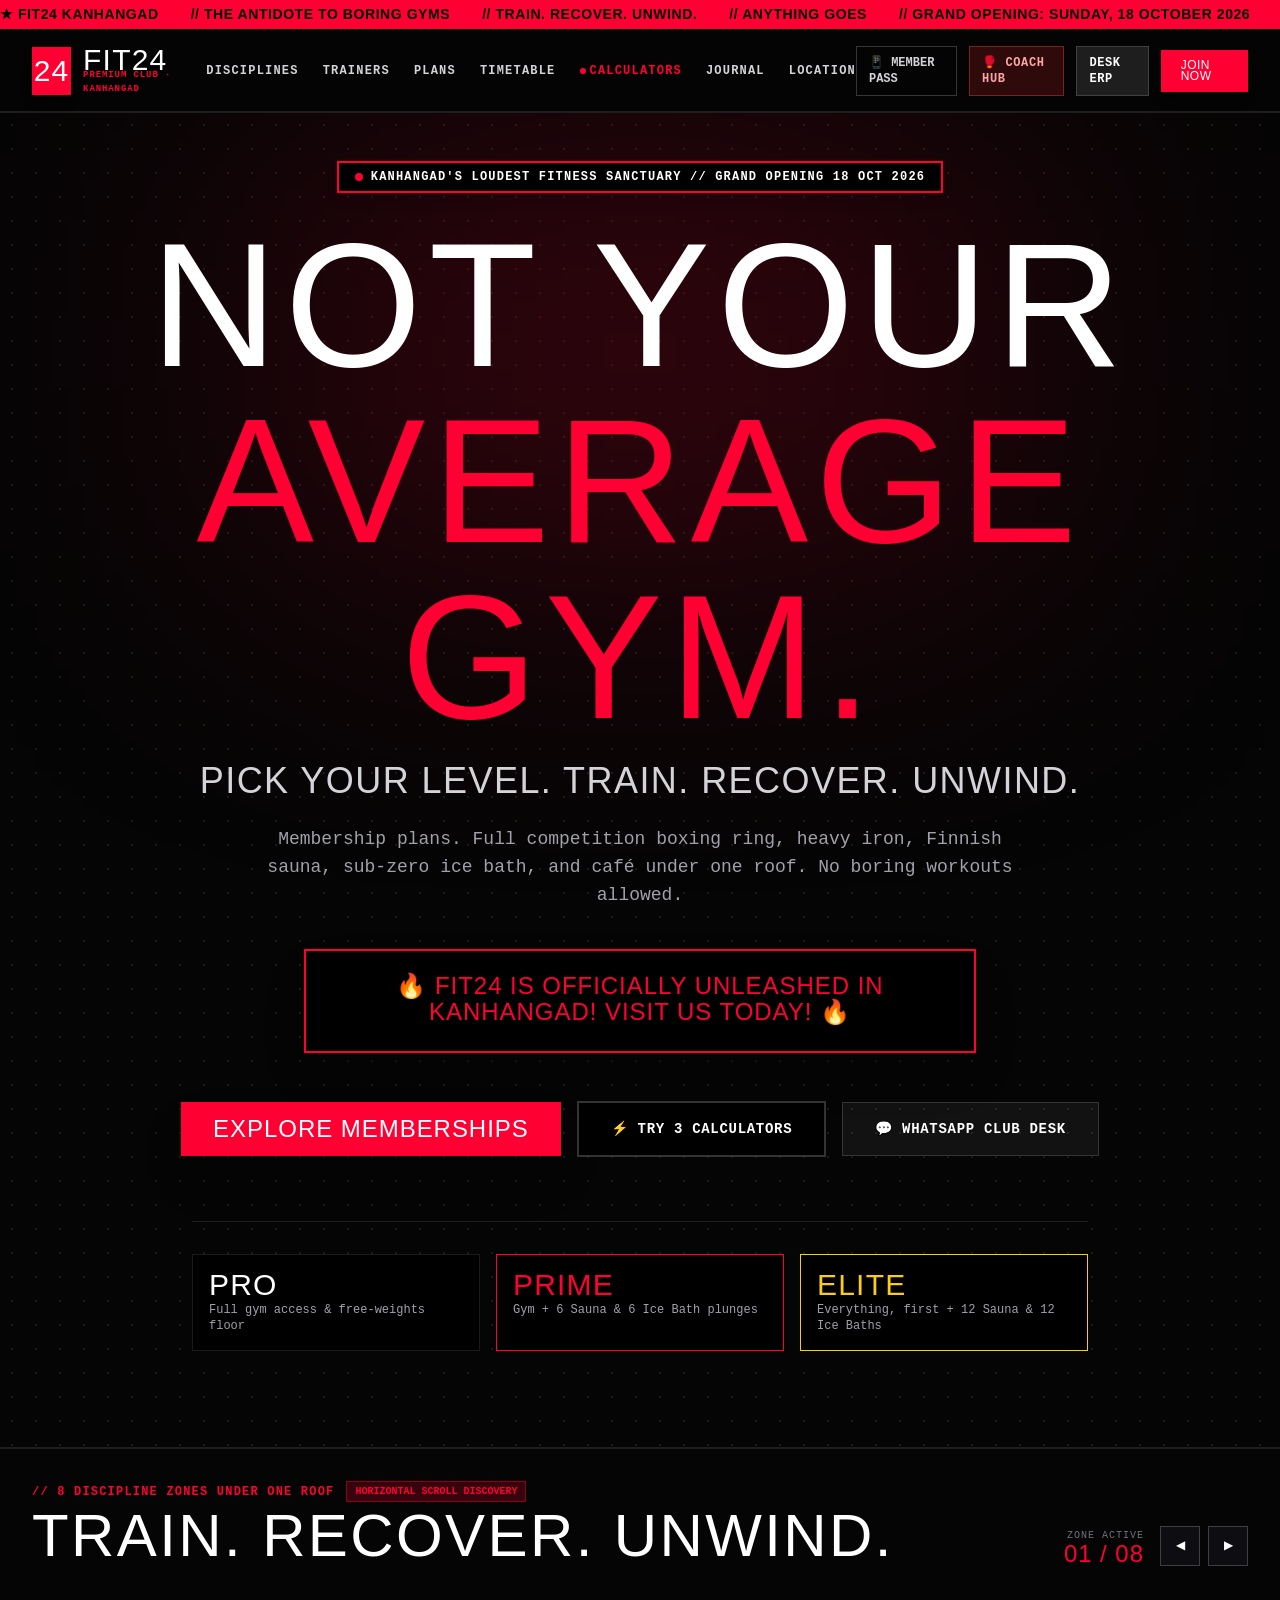
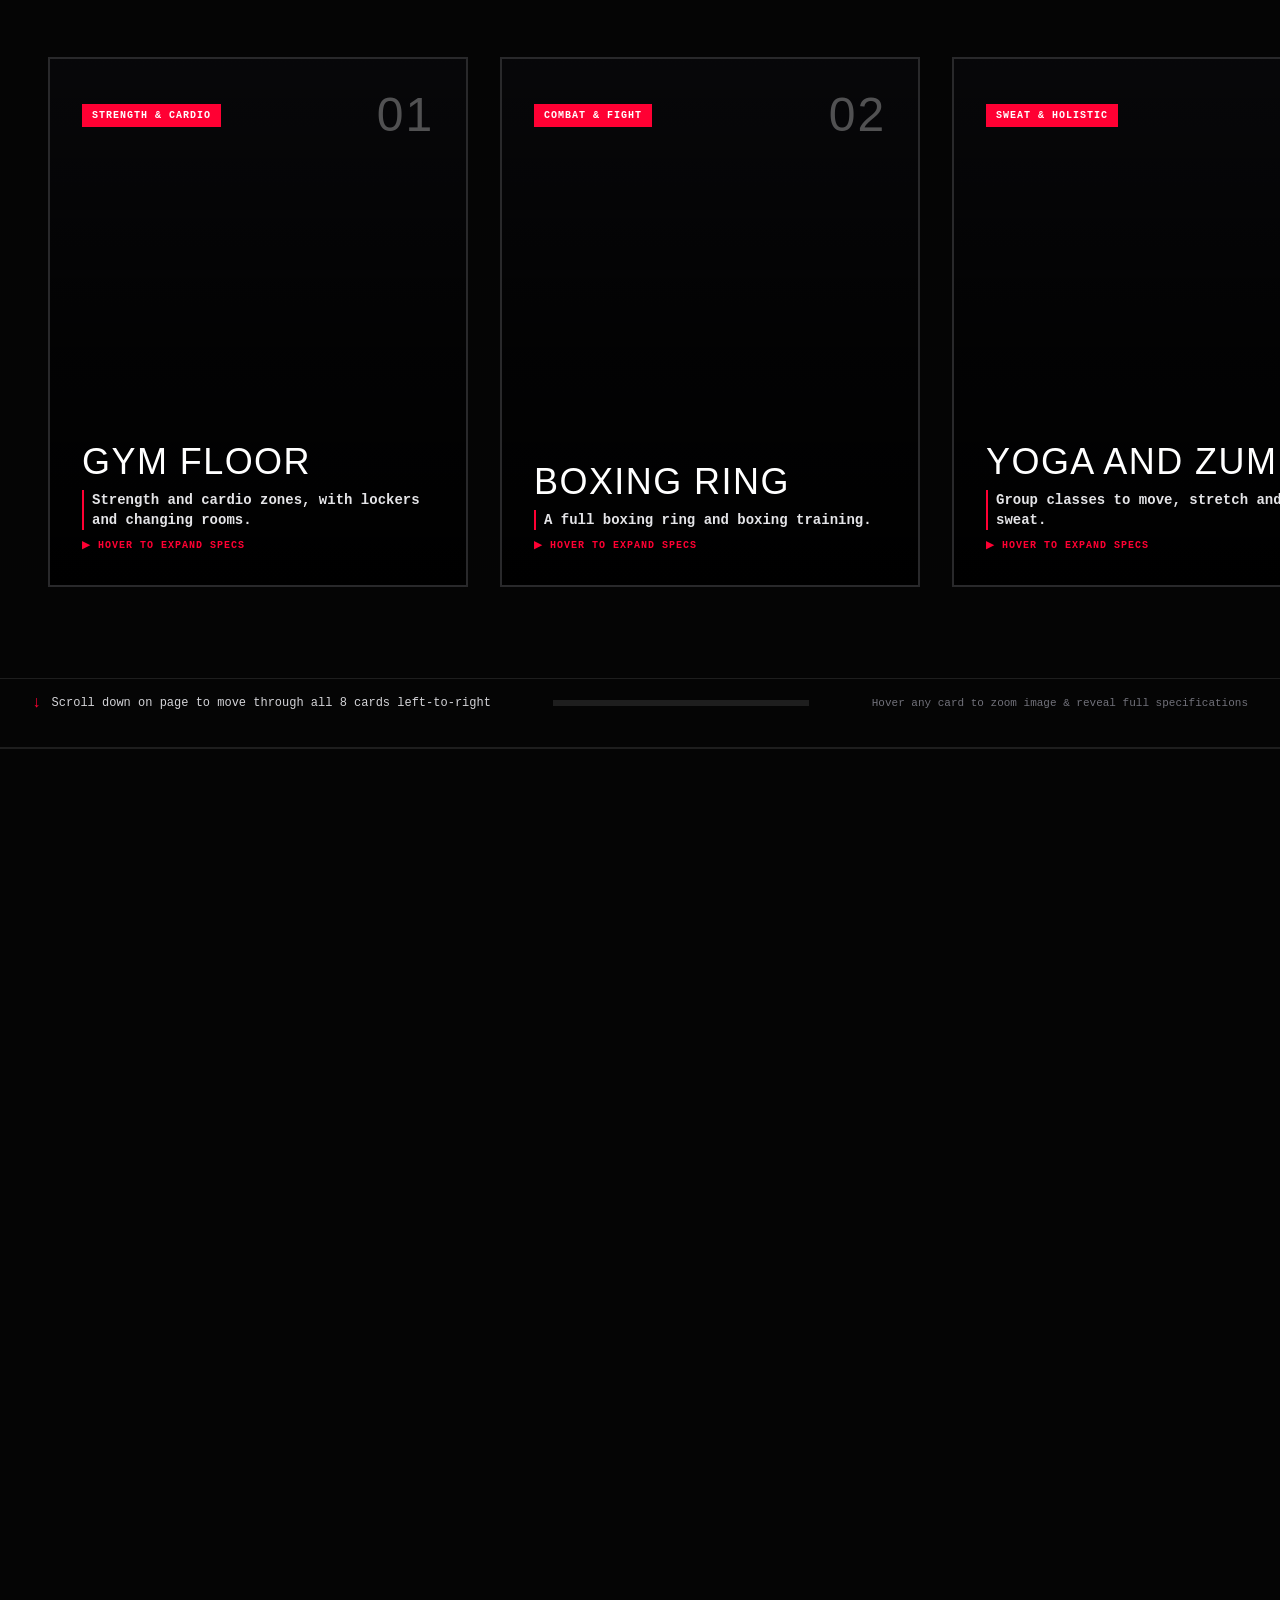
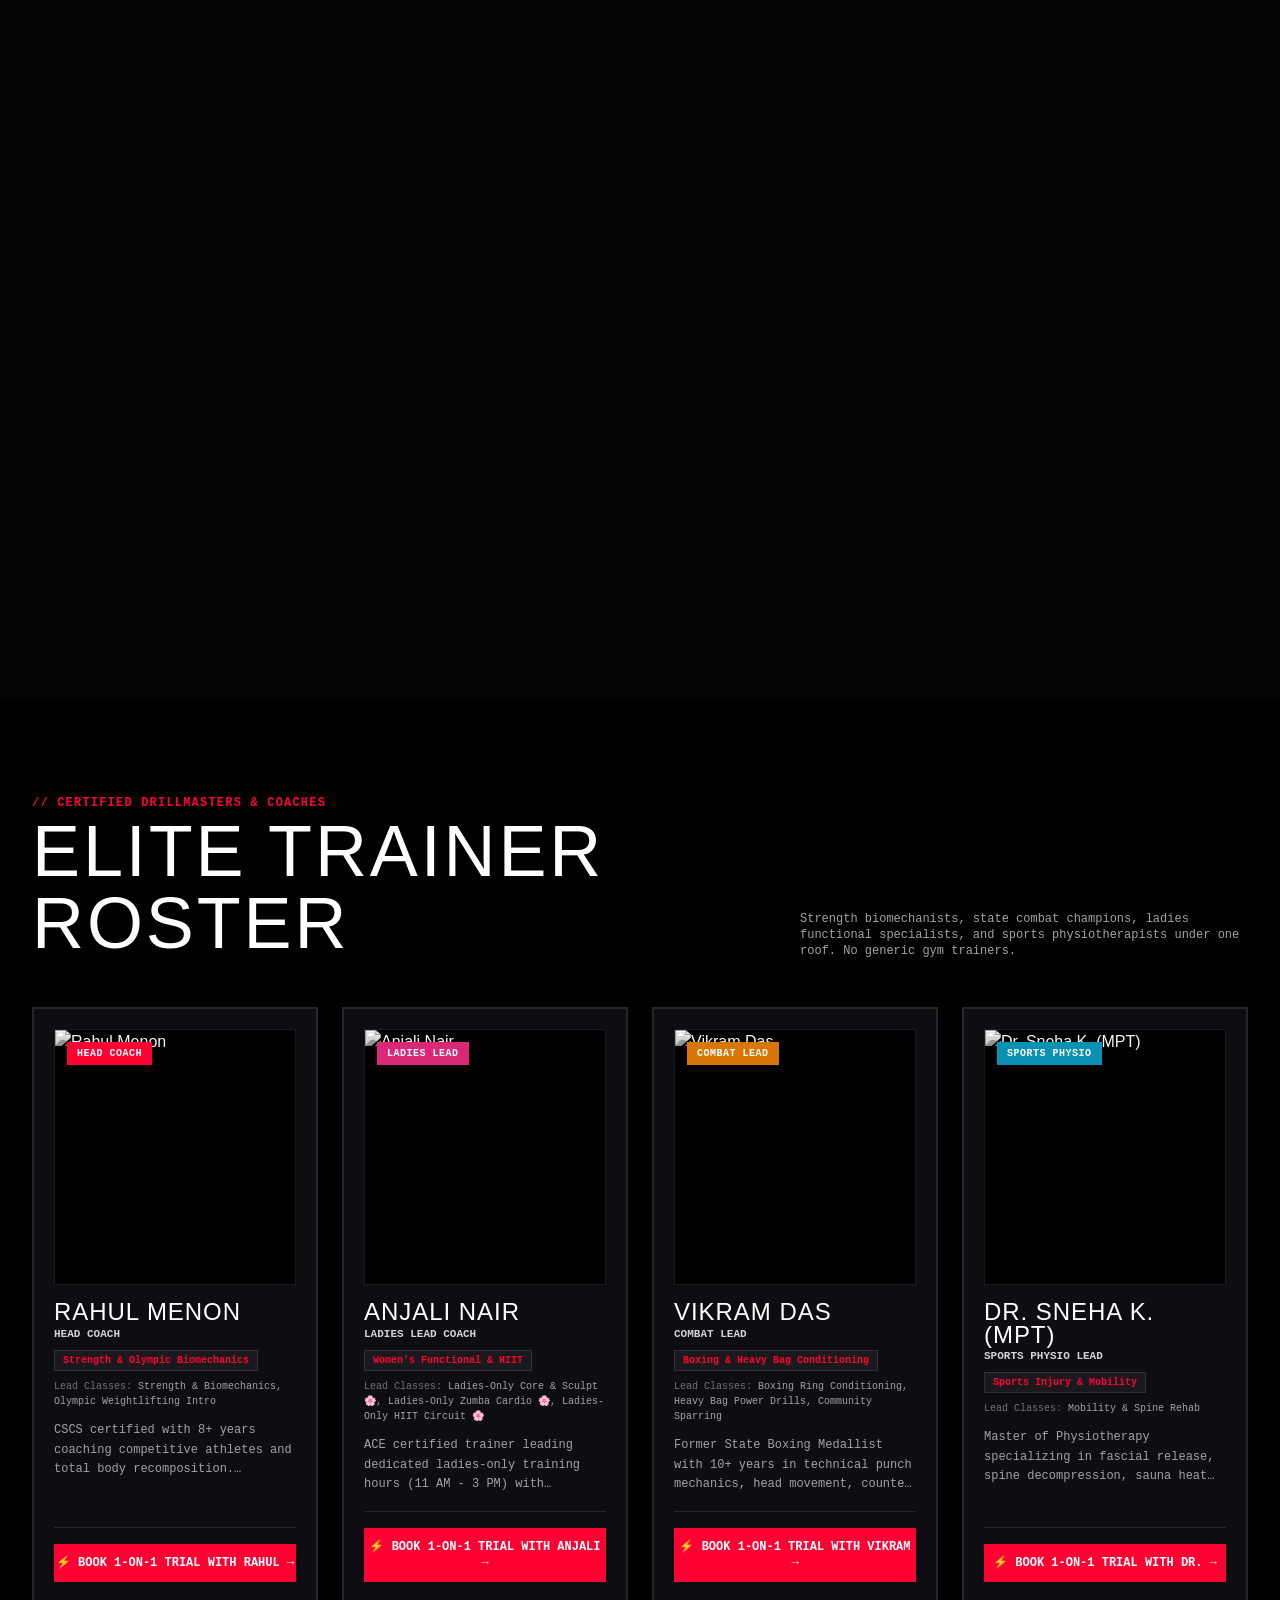
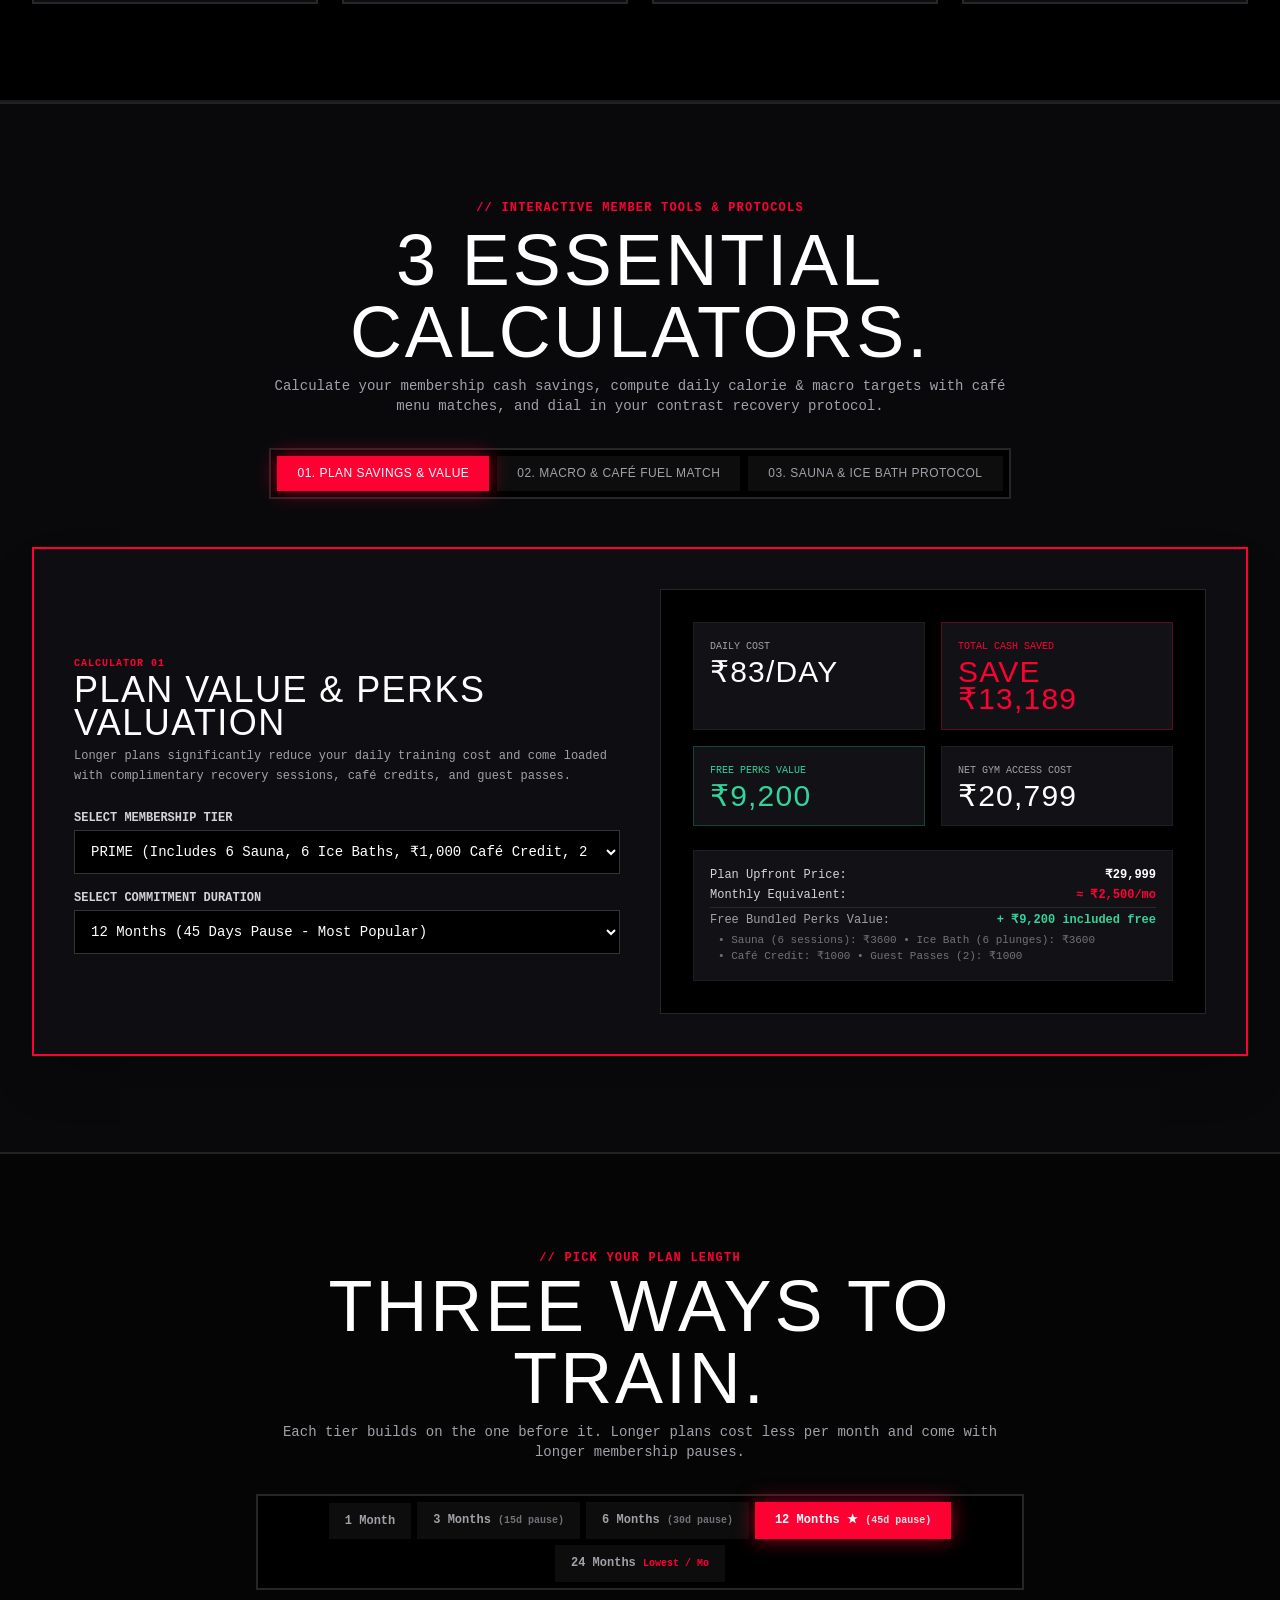
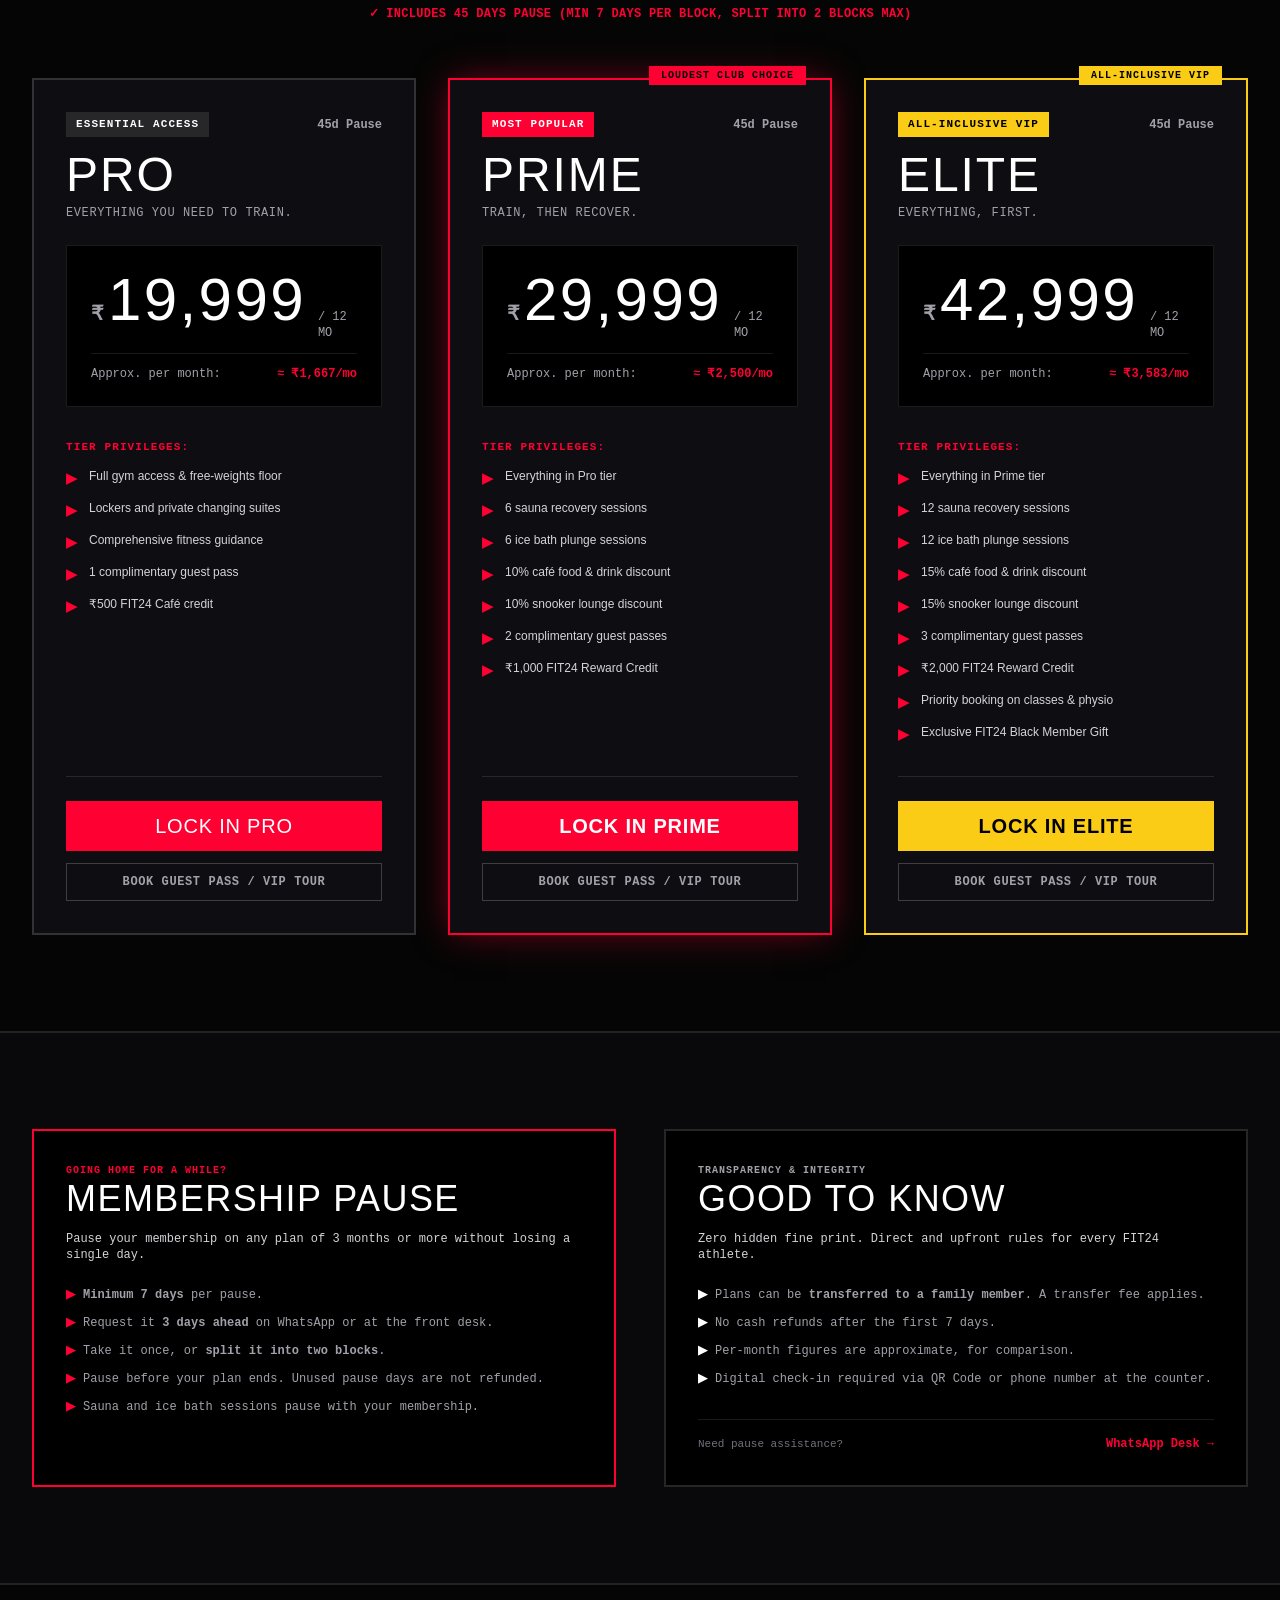
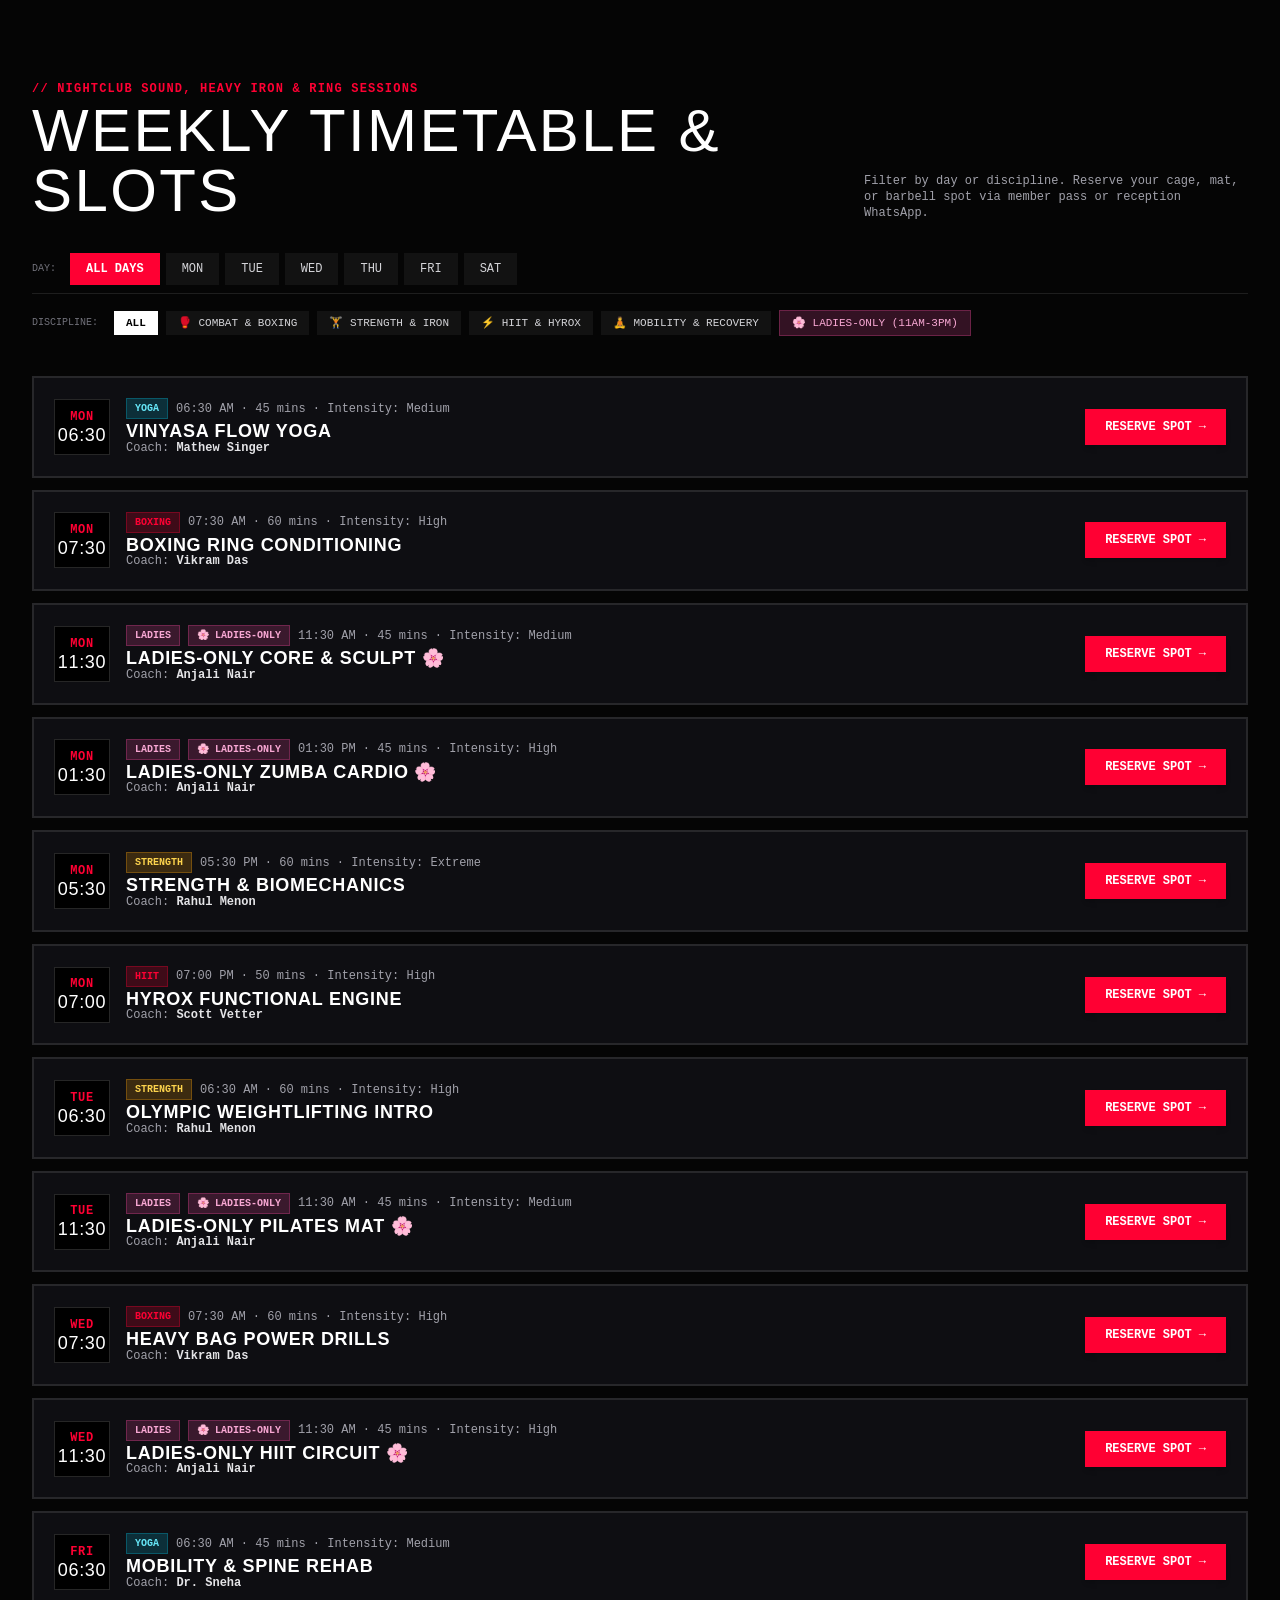
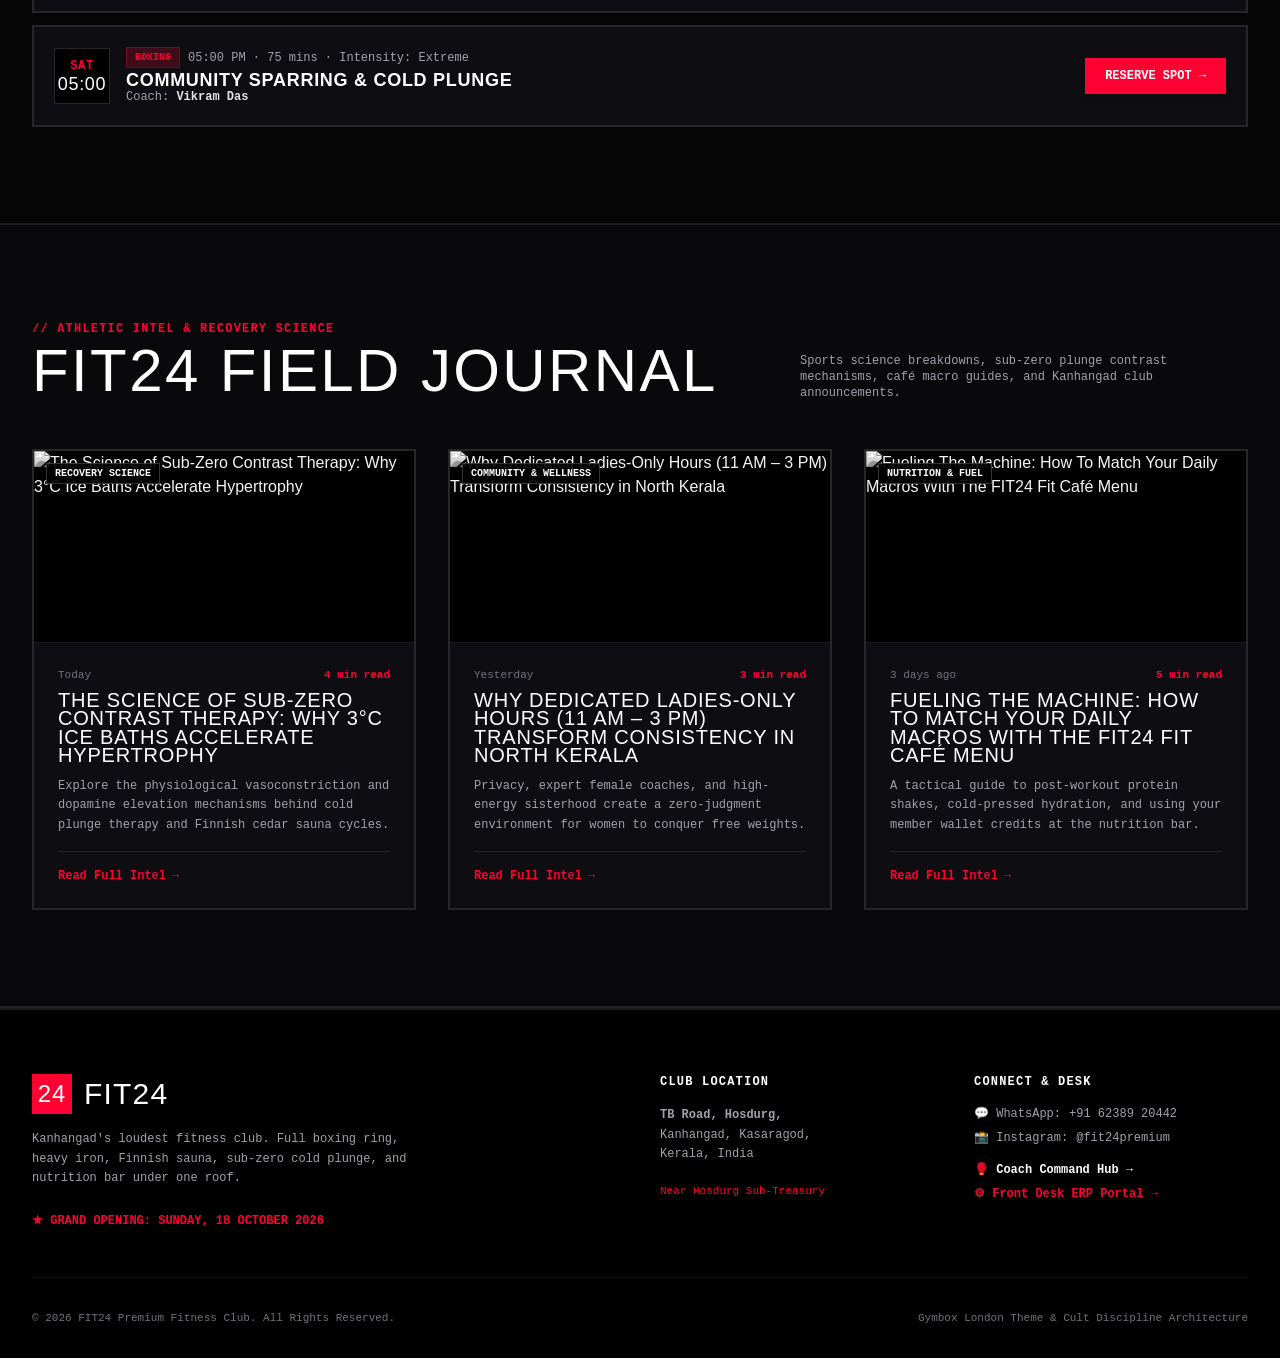
==== commit 20cc641a: "feat: add dedicated Trainer Portal (trainer.html) and add visible View 360 Dossier button" ====
--- a/index.html
+++ b/index.html
@@ -65,22 +65,28 @@
       </nav>
 
       <!-- Action Buttons -->
-      <div class="flex items-center gap-3">
-        <!-- Digital Pass -->
-        <button onclick="document.getElementById('pass-modal').classList.remove('hidden')" 
-                class="hidden sm:inline-flex items-center gap-2 px-3.5 py-2 border border-white/20 hover:border-[#ff0033] text-xs font-mono font-bold uppercase text-zinc-300 hover:text-white transition-all">
-          Member Pass
-        </button>
+      <div class="flex items-center gap-2 sm:gap-3">
+        <!-- Member Portal -->
+        <a href="member.html" 
+           class="inline-flex items-center gap-1.5 px-3 py-2 border border-white/20 hover:border-[#ff0033] text-xs font-mono font-bold uppercase text-zinc-300 hover:text-white transition-all">
+          <span>📱 Member Pass</span>
+        </a>
+
+        <!-- Coach Hub -->
+        <a href="trainer.html" 
+           class="hidden sm:inline-flex items-center gap-1.5 px-3 py-2 bg-red-600/20 hover:bg-[#ff0033] text-red-300 hover:text-white text-xs font-mono font-bold uppercase tracking-wider border border-red-500/40 transition-all">
+          <span>🥊 Coach Hub</span>
+        </a>
 
         <!-- Admin Portal -->
         <a href="admin.html" 
-           class="px-4 py-2 bg-white/10 hover:bg-[#ff0033] text-white text-xs font-mono font-bold uppercase tracking-wider border border-white/15 transition-all">
-          Staff ERP
+           class="px-3 py-2 bg-white/10 hover:bg-white/20 text-white text-xs font-mono font-bold uppercase tracking-wider border border-white/15 transition-all">
+          Desk ERP
         </a>
 
         <!-- Join CTA -->
         <a href="#memberships" 
-           class="px-5 py-2.5 bg-[#ff0033] hover:bg-white hover:text-black text-white text-xs font-gymbox text-base uppercase tracking-wider shadow-lg transition-all">
+           class="px-4 sm:px-5 py-2 sm:py-2.5 bg-[#ff0033] hover:bg-white hover:text-black text-white text-xs font-gymbox text-base uppercase tracking-wider shadow-lg transition-all">
           JOIN NOW
         </a>
       </div>
@@ -755,8 +761,13 @@
               </a>
             </li>
             <li class="pt-2">
-              <a href="admin.html" class="text-[#ff0033] font-bold hover:underline">
-                ⚙ Staff Reception ERP Portal →
+              <a href="trainer.html" class="text-white hover:text-[#ff0033] font-bold flex items-center gap-1.5">
+                <span>🥊 Coach Command Hub →</span>
+              </a>
+            </li>
+            <li>
+              <a href="admin.html" class="text-[#ff0033] font-bold hover:underline flex items-center gap-1.5">
+                <span>⚙ Front Desk ERP Portal →</span>
               </a>
             </li>
           </ul>
--- a/css/style.css
+++ b/css/style.css
@@ -1 +1 @@
-*,:after,:before{--tw-border-spacing-x:0;--tw-border-spacing-y:0;--tw-translate-x:0;--tw-translate-y:0;--tw-rotate:0;--tw-skew-x:0;--tw-skew-y:0;--tw-scale-x:1;--tw-scale-y:1;--tw-pan-x: ;--tw-pan-y: ;--tw-pinch-zoom: ;--tw-scroll-snap-strictness:proximity;--tw-gradient-from-position: ;--tw-gradient-via-position: ;--tw-gradient-to-position: ;--tw-ordinal: ;--tw-slashed-zero: ;--tw-numeric-figure: ;--tw-numeric-spacing: ;--tw-numeric-fraction: ;--tw-ring-inset: ;--tw-ring-offset-width:0px;--tw-ring-offset-color:#fff;--tw-ring-color:rgba(59,130,246,.5);--tw-ring-offset-shadow:0 0 #0000;--tw-ring-shadow:0 0 #0000;--tw-shadow:0 0 #0000;--tw-shadow-colored:0 0 #0000;--tw-blur: ;--tw-brightness: ;--tw-contrast: ;--tw-grayscale: ;--tw-hue-rotate: ;--tw-invert: ;--tw-saturate: ;--tw-sepia: ;--tw-drop-shadow: ;--tw-backdrop-blur: ;--tw-backdrop-brightness: ;--tw-backdrop-contrast: ;--tw-backdrop-grayscale: ;--tw-backdrop-hue-rotate: ;--tw-backdrop-invert: ;--tw-backdrop-opacity: ;--tw-backdrop-saturate: ;--tw-backdrop-sepia: ;--tw-contain-size: ;--tw-contain-layout: ;--tw-contain-paint: ;--tw-contain-style: }::backdrop{--tw-border-spacing-x:0;--tw-border-spacing-y:0;--tw-translate-x:0;--tw-translate-y:0;--tw-rotate:0;--tw-skew-x:0;--tw-skew-y:0;--tw-scale-x:1;--tw-scale-y:1;--tw-pan-x: ;--tw-pan-y: ;--tw-pinch-zoom: ;--tw-scroll-snap-strictness:proximity;--tw-gradient-from-position: ;--tw-gradient-via-position: ;--tw-gradient-to-position: ;--tw-ordinal: ;--tw-slashed-zero: ;--tw-numeric-figure: ;--tw-numeric-spacing: ;--tw-numeric-fraction: ;--tw-ring-inset: ;--tw-ring-offset-width:0px;--tw-ring-offset-color:#fff;--tw-ring-color:rgba(59,130,246,.5);--tw-ring-offset-shadow:0 0 #0000;--tw-ring-shadow:0 0 #0000;--tw-shadow:0 0 #0000;--tw-shadow-colored:0 0 #0000;--tw-blur: ;--tw-brightness: ;--tw-contrast: ;--tw-grayscale: ;--tw-hue-rotate: ;--tw-invert: ;--tw-saturate: ;--tw-sepia: ;--tw-drop-shadow: ;--tw-backdrop-blur: ;--tw-backdrop-brightness: ;--tw-backdrop-contrast: ;--tw-backdrop-grayscale: ;--tw-backdrop-hue-rotate: ;--tw-backdrop-invert: ;--tw-backdrop-opacity: ;--tw-backdrop-saturate: ;--tw-backdrop-sepia: ;--tw-contain-size: ;--tw-contain-layout: ;--tw-contain-paint: ;--tw-contain-style: }/*! tailwindcss v3.4.17 | MIT License | https://tailwindcss.com*/*,:after,:before{border:0 solid #e5e7eb;box-sizing:border-box}:after,:before{--tw-content:""}:host,html{line-height:1.5;-webkit-text-size-adjust:100%;font-family:ui-sans-serif,system-ui,sans-serif,Apple Color Emoji,Segoe UI Emoji,Segoe UI Symbol,Noto Color Emoji;font-feature-settings:normal;font-variation-settings:normal;-moz-tab-size:4;-o-tab-size:4;tab-size:4;-webkit-tap-highlight-color:transparent}body{line-height:inherit;margin:0}hr{border-top-width:1px;color:inherit;height:0}abbr:where([title]){-webkit-text-decoration:underline dotted;text-decoration:underline dotted}h1,h2,h3,h4,h5,h6{font-size:inherit;font-weight:inherit}a{color:inherit;text-decoration:inherit}b,strong{font-weight:bolder}code,kbd,pre,samp{font-family:ui-monospace,SFMono-Regular,Menlo,Monaco,Consolas,Liberation Mono,Courier New,monospace;font-feature-settings:normal;font-size:1em;font-variation-settings:normal}small{font-size:80%}sub,sup{font-size:75%;line-height:0;position:relative;vertical-align:baseline}sub{bottom:-.25em}sup{top:-.5em}table{border-collapse:collapse;border-color:inherit;text-indent:0}button,input,optgroup,select,textarea{color:inherit;font-family:inherit;font-feature-settings:inherit;font-size:100%;font-variation-settings:inherit;font-weight:inherit;letter-spacing:inherit;line-height:inherit;margin:0;padding:0}button,select{text-transform:none}button,input:where([type=button]),input:where([type=reset]),input:where([type=submit]){-webkit-appearance:button;background-color:transparent;background-image:none}:-moz-focusring{outline:auto}:-moz-ui-invalid{box-shadow:none}progress{vertical-align:baseline}::-webkit-inner-spin-button,::-webkit-outer-spin-button{height:auto}[type=search]{-webkit-appearance:textfield;outline-offset:-2px}::-webkit-search-decoration{-webkit-appearance:none}::-webkit-file-upload-button{-webkit-appearance:button;font:inherit}summary{display:list-item}blockquote,dd,dl,figure,h1,h2,h3,h4,h5,h6,hr,p,pre{margin:0}fieldset{margin:0}fieldset,legend{padding:0}menu,ol,ul{list-style:none;margin:0;padding:0}dialog{padding:0}textarea{resize:vertical}input::-moz-placeholder,textarea::-moz-placeholder{color:#9ca3af;opacity:1}input::placeholder,textarea::placeholder{color:#9ca3af;opacity:1}[role=button],button{cursor:pointer}:disabled{cursor:default}audio,canvas,embed,iframe,img,object,svg,video{display:block;vertical-align:middle}img,video{height:auto;max-width:100%}[hidden]:where(:not([hidden=until-found])){display:none}.\!container{width:100%!important}.container{width:100%}@media (min-width:640px){.\!container{max-width:640px!important}.container{max-width:640px}}@media (min-width:768px){.\!container{max-width:768px!important}.container{max-width:768px}}@media (min-width:1024px){.\!container{max-width:1024px!important}.container{max-width:1024px}}@media (min-width:1280px){.\!container{max-width:1280px!important}.container{max-width:1280px}}@media (min-width:1536px){.\!container{max-width:1536px!important}.container{max-width:1536px}}.pointer-events-none{pointer-events:none}.fixed{position:fixed}.absolute{position:absolute}.relative{position:relative}.sticky{position:sticky}.inset-0{inset:0}.inset-x-0{left:0;right:0}.-bottom-6{bottom:-1.5rem}.-right-6{right:-1.5rem}.-top-3\.5{top:-.875rem}.left-0{left:0}.left-1\/2{left:50%}.left-3{left:.75rem}.right-0{right:0}.right-4{right:1rem}.right-6{right:1.5rem}.top-0{top:0}.top-10{top:2.5rem}.top-24{top:6rem}.top-3{top:.75rem}.top-4{top:1rem}.top-full{top:100%}.isolate{isolation:isolate}.z-0{z-index:0}.z-10{z-index:10}.z-20{z-index:20}.z-40{z-index:40}.z-50{z-index:50}.col-span-2{grid-column:span 2/span 2}.col-span-full{grid-column:1/-1}.mx-2{margin-left:.5rem;margin-right:.5rem}.mx-auto{margin-left:auto;margin-right:auto}.my-auto{margin-bottom:auto;margin-top:auto}.-mt-1{margin-top:-.25rem}.mb-1{margin-bottom:.25rem}.mb-10{margin-bottom:2.5rem}.mb-12{margin-bottom:3rem}.mb-14{margin-bottom:3.5rem}.mb-2{margin-bottom:.5rem}.mb-3{margin-bottom:.75rem}.mb-4{margin-bottom:1rem}.mb-5{margin-bottom:1.25rem}.mb-6{margin-bottom:1.5rem}.mb-8{margin-bottom:2rem}.ml-2{margin-left:.5rem}.mt-0\.5{margin-top:.125rem}.mt-1{margin-top:.25rem}.mt-16{margin-top:4rem}.mt-2{margin-top:.5rem}.mt-3{margin-top:.75rem}.mt-4{margin-top:1rem}.mt-6{margin-top:1.5rem}.mt-8{margin-top:2rem}.mt-auto{margin-top:auto}.line-clamp-3{display:-webkit-box;overflow:hidden;-webkit-box-orient:vertical;-webkit-line-clamp:3}.block{display:block}.inline-block{display:inline-block}.flex{display:flex}.inline-flex{display:inline-flex}.\!table{display:table!important}.table{display:table}.grid{display:grid}.hidden{display:none}.h-1{height:.25rem}.h-1\.5{height:.375rem}.h-10{height:2.5rem}.h-12{height:3rem}.h-14{height:3.5rem}.h-16{height:4rem}.h-2{height:.5rem}.h-2\.5{height:.625rem}.h-20{height:5rem}.h-4{height:1rem}.h-48{height:12rem}.h-64{height:16rem}.h-8{height:2rem}.h-9{height:2.25rem}.h-\[400px\]{height:400px}.h-\[480px\]{height:480px}.h-full{height:100%}.h-screen{height:100vh}.max-h-60{max-height:15rem}.max-h-\[90vh\]{max-height:90vh}.min-h-screen{min-height:100vh}.w-0{width:0}.w-1\.5{width:.375rem}.w-10{width:2.5rem}.w-12{width:3rem}.w-14{width:3.5rem}.w-2{width:.5rem}.w-2\.5{width:.625rem}.w-4{width:1rem}.w-48{width:12rem}.w-8{width:2rem}.w-9{width:2.25rem}.w-\[310px\]{width:310px}.w-\[750px\]{width:750px}.w-full{width:100%}.w-max{width:-moz-max-content;width:max-content}.min-w-0{min-width:0}.max-w-2xl{max-width:42rem}.max-w-3xl{max-width:48rem}.max-w-4xl{max-width:56rem}.max-w-7xl{max-width:80rem}.max-w-\[150px\]{max-width:150px}.max-w-\[200px\]{max-width:200px}.max-w-\[240px\]{max-width:240px}.max-w-\[260px\]{max-width:260px}.max-w-lg{max-width:32rem}.max-w-md{max-width:28rem}.max-w-sm{max-width:24rem}.flex-1{flex:1 1 0%}.flex-shrink-0{flex-shrink:0}.-translate-x-1\/2{--tw-translate-x:-50%}.-translate-x-1\/2,.transform{transform:translate(var(--tw-translate-x),var(--tw-translate-y)) rotate(var(--tw-rotate)) skewX(var(--tw-skew-x)) skewY(var(--tw-skew-y)) scaleX(var(--tw-scale-x)) scaleY(var(--tw-scale-y))}@keyframes bounce{0%,to{animation-timing-function:cubic-bezier(.8,0,1,1);transform:translateY(-25%)}50%{animation-timing-function:cubic-bezier(0,0,.2,1);transform:none}}.animate-bounce{animation:bounce 1s infinite}@keyframes ping{75%,to{opacity:0;transform:scale(2)}}.animate-ping{animation:ping 1s cubic-bezier(0,0,.2,1) infinite}@keyframes pulse{50%{opacity:.5}}.animate-pulse{animation:pulse 2s cubic-bezier(.4,0,.6,1) infinite}.cursor-pointer{cursor:pointer}.select-none{-webkit-user-select:none;-moz-user-select:none;user-select:none}.resize{resize:both}.grid-cols-1{grid-template-columns:repeat(1,minmax(0,1fr))}.grid-cols-2{grid-template-columns:repeat(2,minmax(0,1fr))}.grid-cols-4{grid-template-columns:repeat(4,minmax(0,1fr))}.flex-col{flex-direction:column}.flex-wrap{flex-wrap:wrap}.items-start{align-items:flex-start}.items-center{align-items:center}.items-baseline{align-items:baseline}.items-stretch{align-items:stretch}.justify-end{justify-content:flex-end}.justify-center{justify-content:center}.justify-between{justify-content:space-between}.gap-1{gap:.25rem}.gap-1\.5{gap:.375rem}.gap-10{gap:2.5rem}.gap-12{gap:3rem}.gap-2{gap:.5rem}.gap-2\.5{gap:.625rem}.gap-3{gap:.75rem}.gap-4{gap:1rem}.gap-6{gap:1.5rem}.gap-8{gap:2rem}.space-x-1>:not([hidden])~:not([hidden]){--tw-space-x-reverse:0;margin-left:calc(.25rem*(1 - var(--tw-space-x-reverse)));margin-right:calc(.25rem*var(--tw-space-x-reverse))}.space-y-1>:not([hidden])~:not([hidden]){--tw-space-y-reverse:0;margin-bottom:calc(.25rem*var(--tw-space-y-reverse));margin-top:calc(.25rem*(1 - var(--tw-space-y-reverse)))}.space-y-1\.5>:not([hidden])~:not([hidden]){--tw-space-y-reverse:0;margin-bottom:calc(.375rem*var(--tw-space-y-reverse));margin-top:calc(.375rem*(1 - var(--tw-space-y-reverse)))}.space-y-2>:not([hidden])~:not([hidden]){--tw-space-y-reverse:0;margin-bottom:calc(.5rem*var(--tw-space-y-reverse));margin-top:calc(.5rem*(1 - var(--tw-space-y-reverse)))}.space-y-3>:not([hidden])~:not([hidden]){--tw-space-y-reverse:0;margin-bottom:calc(.75rem*var(--tw-space-y-reverse));margin-top:calc(.75rem*(1 - var(--tw-space-y-reverse)))}.space-y-4>:not([hidden])~:not([hidden]){--tw-space-y-reverse:0;margin-bottom:calc(1rem*var(--tw-space-y-reverse));margin-top:calc(1rem*(1 - var(--tw-space-y-reverse)))}.space-y-6>:not([hidden])~:not([hidden]){--tw-space-y-reverse:0;margin-bottom:calc(1.5rem*var(--tw-space-y-reverse));margin-top:calc(1.5rem*(1 - var(--tw-space-y-reverse)))}.overflow-hidden{overflow:hidden}.overflow-x-auto{overflow-x:auto}.overflow-y-auto{overflow-y:auto}.scroll-smooth{scroll-behavior:smooth}.truncate{overflow:hidden;text-overflow:ellipsis}.truncate,.whitespace-nowrap{white-space:nowrap}.whitespace-pre-line{white-space:pre-line}.rounded{border-radius:.25rem}.rounded-2xl{border-radius:1rem}.rounded-3xl{border-radius:1.5rem}.rounded-full{border-radius:9999px}.rounded-lg{border-radius:.5rem}.rounded-none{border-radius:0}.rounded-xl{border-radius:.75rem}.border{border-width:1px}.border-2{border-width:2px}.border-y-2{border-bottom-width:2px;border-top-width:2px}.border-b{border-bottom-width:1px}.border-b-2{border-bottom-width:2px}.border-l-2{border-left-width:2px}.border-t{border-top-width:1px}.border-t-2{border-top-width:2px}.border-\[\#ff0033\]{--tw-border-opacity:1;border-color:rgb(255 0 51/var(--tw-border-opacity,1))}.border-\[\#ff0033\]\/30{border-color:rgba(255,0,51,.3)}.border-\[\#ff0033\]\/40{border-color:rgba(255,0,51,.4)}.border-amber-500\/30{border-color:rgba(245,158,11,.3)}.border-amber-500\/40{border-color:rgba(245,158,11,.4)}.border-black{--tw-border-opacity:1;border-color:rgb(0 0 0/var(--tw-border-opacity,1))}.border-blue-500{--tw-border-opacity:1;border-color:rgb(59 130 246/var(--tw-border-opacity,1))}.border-cyan-400{--tw-border-opacity:1;border-color:rgb(34 211 238/var(--tw-border-opacity,1))}.border-cyan-400\/40{border-color:rgba(34,211,238,.4)}.border-cyan-500{--tw-border-opacity:1;border-color:rgb(6 182 212/var(--tw-border-opacity,1))}.border-cyan-500\/30{border-color:rgba(6,182,212,.3)}.border-emerald-500{--tw-border-opacity:1;border-color:rgb(16 185 129/var(--tw-border-opacity,1))}.border-emerald-500\/20{border-color:rgba(16,185,129,.2)}.border-emerald-500\/30{border-color:rgba(16,185,129,.3)}.border-emerald-500\/40{border-color:rgba(16,185,129,.4)}.border-orange-500\/30{border-color:rgba(249,115,22,.3)}.border-orange-500\/40{border-color:rgba(249,115,22,.4)}.border-pink-500\/30{border-color:rgba(236,72,153,.3)}.border-purple-400{--tw-border-opacity:1;border-color:rgb(192 132 252/var(--tw-border-opacity,1))}.border-purple-500{--tw-border-opacity:1;border-color:rgb(168 85 247/var(--tw-border-opacity,1))}.border-purple-500\/30{border-color:rgba(168,85,247,.3)}.border-red-500{--tw-border-opacity:1;border-color:rgb(239 68 68/var(--tw-border-opacity,1))}.border-red-500\/30{border-color:rgba(239,68,68,.3)}.border-rose-500{--tw-border-opacity:1;border-color:rgb(244 63 94/var(--tw-border-opacity,1))}.border-rose-500\/30{border-color:rgba(244,63,94,.3)}.border-transparent{border-color:transparent}.border-white{--tw-border-opacity:1;border-color:rgb(255 255 255/var(--tw-border-opacity,1))}.border-white\/10{border-color:hsla(0,0%,100%,.1)}.border-white\/15{border-color:hsla(0,0%,100%,.15)}.border-white\/20{border-color:hsla(0,0%,100%,.2)}.border-white\/5{border-color:hsla(0,0%,100%,.05)}.border-yellow-400{--tw-border-opacity:1;border-color:rgb(250 204 21/var(--tw-border-opacity,1))}.border-zinc-700{--tw-border-opacity:1;border-color:rgb(63 63 70/var(--tw-border-opacity,1))}.bg-\[\#050505\]{--tw-bg-opacity:1;background-color:rgb(5 5 5/var(--tw-bg-opacity,1))}.bg-\[\#050505\]\/95{background-color:rgba(5,5,5,.95)}.bg-\[\#09090c\]{--tw-bg-opacity:1;background-color:rgb(9 9 12/var(--tw-bg-opacity,1))}.bg-\[\#0d0d10\]{--tw-bg-opacity:1;background-color:rgb(13 13 16/var(--tw-bg-opacity,1))}.bg-\[\#0e0e12\]{--tw-bg-opacity:1;background-color:rgb(14 14 18/var(--tw-bg-opacity,1))}.bg-\[\#121216\]{--tw-bg-opacity:1;background-color:rgb(18 18 22/var(--tw-bg-opacity,1))}.bg-\[\#121217\]{--tw-bg-opacity:1;background-color:rgb(18 18 23/var(--tw-bg-opacity,1))}.bg-\[\#ff0033\]{--tw-bg-opacity:1;background-color:rgb(255 0 51/var(--tw-bg-opacity,1))}.bg-\[\#ff0033\]\/10{background-color:rgba(255,0,51,.1)}.bg-\[\#ff0033\]\/20{background-color:rgba(255,0,51,.2)}.bg-amber-500{--tw-bg-opacity:1;background-color:rgb(245 158 11/var(--tw-bg-opacity,1))}.bg-amber-500\/10{background-color:rgba(245,158,11,.1)}.bg-amber-500\/20{background-color:rgba(245,158,11,.2)}.bg-amber-600{--tw-bg-opacity:1;background-color:rgb(217 119 6/var(--tw-bg-opacity,1))}.bg-black{--tw-bg-opacity:1;background-color:rgb(0 0 0/var(--tw-bg-opacity,1))}.bg-black\/40{background-color:rgba(0,0,0,.4)}.bg-black\/80{background-color:rgba(0,0,0,.8)}.bg-black\/90{background-color:rgba(0,0,0,.9)}.bg-cyan-500\/10{background-color:rgba(6,182,212,.1)}.bg-cyan-500\/20{background-color:rgba(6,182,212,.2)}.bg-cyan-600{--tw-bg-opacity:1;background-color:rgb(8 145 178/var(--tw-bg-opacity,1))}.bg-emerald-500\/10{background-color:rgba(16,185,129,.1)}.bg-emerald-500\/20{background-color:rgba(16,185,129,.2)}.bg-emerald-600{--tw-bg-opacity:1;background-color:rgb(5 150 105/var(--tw-bg-opacity,1))}.bg-emerald-600\/20{background-color:rgba(5,150,105,.2)}.bg-orange-500\/10{background-color:rgba(249,115,22,.1)}.bg-orange-500\/20{background-color:rgba(249,115,22,.2)}.bg-orange-600{--tw-bg-opacity:1;background-color:rgb(234 88 12/var(--tw-bg-opacity,1))}.bg-pink-500\/10{background-color:rgba(236,72,153,.1)}.bg-pink-500\/20{background-color:rgba(236,72,153,.2)}.bg-pink-600{--tw-bg-opacity:1;background-color:rgb(219 39 119/var(--tw-bg-opacity,1))}.bg-purple-500\/10{background-color:rgba(168,85,247,.1)}.bg-purple-500\/20{background-color:rgba(168,85,247,.2)}.bg-red-500\/10{background-color:rgba(239,68,68,.1)}.bg-red-500\/20{background-color:rgba(239,68,68,.2)}.bg-red-600{--tw-bg-opacity:1;background-color:rgb(220 38 38/var(--tw-bg-opacity,1))}.bg-red-600\/20{background-color:rgba(220,38,38,.2)}.bg-red-600\/30{background-color:rgba(220,38,38,.3)}.bg-white{--tw-bg-opacity:1;background-color:rgb(255 255 255/var(--tw-bg-opacity,1))}.bg-white\/10{background-color:hsla(0,0%,100%,.1)}.bg-white\/5{background-color:hsla(0,0%,100%,.05)}.bg-yellow-400{--tw-bg-opacity:1;background-color:rgb(250 204 21/var(--tw-bg-opacity,1))}.bg-yellow-500\/20{background-color:rgba(234,179,8,.2)}.bg-zinc-900{--tw-bg-opacity:1;background-color:rgb(24 24 27/var(--tw-bg-opacity,1))}.bg-gradient-to-t{background-image:linear-gradient(to top,var(--tw-gradient-stops))}.from-black{--tw-gradient-from:#000 var(--tw-gradient-from-position);--tw-gradient-to:transparent var(--tw-gradient-to-position);--tw-gradient-stops:var(--tw-gradient-from),var(--tw-gradient-to)}.via-black\/75{--tw-gradient-to:transparent var(--tw-gradient-to-position);--tw-gradient-stops:var(--tw-gradient-from),rgba(0,0,0,.75) var(--tw-gradient-via-position),var(--tw-gradient-to)}.via-transparent{--tw-gradient-to:transparent var(--tw-gradient-to-position);--tw-gradient-stops:var(--tw-gradient-from),transparent var(--tw-gradient-via-position),var(--tw-gradient-to)}.to-black\/35{--tw-gradient-to:rgba(0,0,0,.35) var(--tw-gradient-to-position)}.to-transparent{--tw-gradient-to:transparent var(--tw-gradient-to-position)}.object-cover{-o-object-fit:cover;object-fit:cover}.object-top{-o-object-position:top;object-position:top}.p-1{padding:.25rem}.p-1\.5{padding:.375rem}.p-2\.5{padding:.625rem}.p-3{padding:.75rem}.p-3\.5{padding:.875rem}.p-4{padding:1rem}.p-5{padding:1.25rem}.p-6{padding:1.5rem}.p-8{padding:2rem}.px-1\.5{padding-left:.375rem;padding-right:.375rem}.px-2{padding-left:.5rem;padding-right:.5rem}.px-2\.5{padding-left:.625rem;padding-right:.625rem}.px-3{padding-left:.75rem;padding-right:.75rem}.px-3\.5{padding-left:.875rem;padding-right:.875rem}.px-4{padding-left:1rem;padding-right:1rem}.px-5{padding-left:1.25rem;padding-right:1.25rem}.px-6{padding-left:1.5rem;padding-right:1.5rem}.px-8{padding-left:2rem;padding-right:2rem}.py-0\.5{padding-bottom:.125rem;padding-top:.125rem}.py-1{padding-bottom:.25rem;padding-top:.25rem}.py-1\.5{padding-bottom:.375rem;padding-top:.375rem}.py-10{padding-bottom:2.5rem;padding-top:2.5rem}.py-2{padding-bottom:.5rem;padding-top:.5rem}.py-2\.5{padding-bottom:.625rem;padding-top:.625rem}.py-24{padding-bottom:6rem;padding-top:6rem}.py-3{padding-bottom:.75rem;padding-top:.75rem}.py-3\.5{padding-bottom:.875rem;padding-top:.875rem}.py-4{padding-bottom:1rem;padding-top:1rem}.py-6{padding-bottom:1.5rem;padding-top:1.5rem}.py-8{padding-bottom:2rem;padding-top:2rem}.pb-12{padding-bottom:3rem}.pb-2{padding-bottom:.5rem}.pb-24{padding-bottom:6rem}.pl-2{padding-left:.5rem}.pl-3{padding-left:.75rem}.pr-2{padding-right:.5rem}.pt-1{padding-top:.25rem}.pt-12{padding-top:3rem}.pt-16{padding-top:4rem}.pt-2{padding-top:.5rem}.pt-3{padding-top:.75rem}.pt-4{padding-top:1rem}.pt-6{padding-top:1.5rem}.pt-8{padding-top:2rem}.text-left{text-align:left}.text-center{text-align:center}.text-right{text-align:right}.font-mono{font-family:ui-monospace,SFMono-Regular,Menlo,Monaco,Consolas,Liberation Mono,Courier New,monospace}.text-2xl{font-size:1.5rem;line-height:2rem}.text-3xl{font-size:1.875rem;line-height:2.25rem}.text-4xl{font-size:2.25rem;line-height:2.5rem}.text-5xl{font-size:3rem;line-height:1}.text-6xl{font-size:3.75rem;line-height:1}.text-9xl{font-size:8rem;line-height:1}.text-\[10px\]{font-size:10px}.text-\[11px\]{font-size:11px}.text-\[7px\]{font-size:7px}.text-\[9px\]{font-size:9px}.text-base{font-size:1rem;line-height:1.5rem}.text-lg{font-size:1.125rem;line-height:1.75rem}.text-sm{font-size:.875rem;line-height:1.25rem}.text-xl{font-size:1.25rem;line-height:1.75rem}.text-xs{font-size:.75rem;line-height:1rem}.font-black{font-weight:900}.font-bold{font-weight:700}.font-medium{font-weight:500}.font-semibold{font-weight:600}.uppercase{text-transform:uppercase}.italic{font-style:italic}.leading-none{line-height:1}.leading-relaxed{line-height:1.625}.leading-snug{line-height:1.375}.leading-tight{line-height:1.25}.tracking-tight{letter-spacing:-.025em}.tracking-wide{letter-spacing:.025em}.tracking-wider{letter-spacing:.05em}.tracking-widest{letter-spacing:.1em}.text-\[\#ff0033\]{--tw-text-opacity:1;color:rgb(255 0 51/var(--tw-text-opacity,1))}.text-amber-300{--tw-text-opacity:1;color:rgb(252 211 77/var(--tw-text-opacity,1))}.text-amber-400{--tw-text-opacity:1;color:rgb(251 191 36/var(--tw-text-opacity,1))}.text-black{--tw-text-opacity:1;color:rgb(0 0 0/var(--tw-text-opacity,1))}.text-blue-400{--tw-text-opacity:1;color:rgb(96 165 250/var(--tw-text-opacity,1))}.text-cyan-300{--tw-text-opacity:1;color:rgb(103 232 249/var(--tw-text-opacity,1))}.text-cyan-400{--tw-text-opacity:1;color:rgb(34 211 238/var(--tw-text-opacity,1))}.text-emerald-400{--tw-text-opacity:1;color:rgb(52 211 153/var(--tw-text-opacity,1))}.text-emerald-500\/80{color:rgba(16,185,129,.8)}.text-gym-red{--tw-text-opacity:1;color:rgb(255 0 51/var(--tw-text-opacity,1))}.text-orange-400{--tw-text-opacity:1;color:rgb(251 146 60/var(--tw-text-opacity,1))}.text-pink-300{--tw-text-opacity:1;color:rgb(249 168 212/var(--tw-text-opacity,1))}.text-pink-400{--tw-text-opacity:1;color:rgb(244 114 182/var(--tw-text-opacity,1))}.text-purple-400{--tw-text-opacity:1;color:rgb(192 132 252/var(--tw-text-opacity,1))}.text-red-300{--tw-text-opacity:1;color:rgb(252 165 165/var(--tw-text-opacity,1))}.text-red-400{--tw-text-opacity:1;color:rgb(248 113 113/var(--tw-text-opacity,1))}.text-red-500{--tw-text-opacity:1;color:rgb(239 68 68/var(--tw-text-opacity,1))}.text-rose-400{--tw-text-opacity:1;color:rgb(251 113 133/var(--tw-text-opacity,1))}.text-rose-500{--tw-text-opacity:1;color:rgb(244 63 94/var(--tw-text-opacity,1))}.text-white{--tw-text-opacity:1;color:rgb(255 255 255/var(--tw-text-opacity,1))}.text-white\/30{color:hsla(0,0%,100%,.3)}.text-white\/\[0\.03\]{color:hsla(0,0%,100%,.03)}.text-yellow-400{--tw-text-opacity:1;color:rgb(250 204 21/var(--tw-text-opacity,1))}.text-zinc-100{--tw-text-opacity:1;color:rgb(244 244 245/var(--tw-text-opacity,1))}.text-zinc-200{--tw-text-opacity:1;color:rgb(228 228 231/var(--tw-text-opacity,1))}.text-zinc-300{--tw-text-opacity:1;color:rgb(212 212 216/var(--tw-text-opacity,1))}.text-zinc-400{--tw-text-opacity:1;color:rgb(161 161 170/var(--tw-text-opacity,1))}.text-zinc-500{--tw-text-opacity:1;color:rgb(113 113 122/var(--tw-text-opacity,1))}.text-zinc-600{--tw-text-opacity:1;color:rgb(82 82 91/var(--tw-text-opacity,1))}.underline{text-decoration-line:underline}.antialiased{-webkit-font-smoothing:antialiased;-moz-osx-font-smoothing:grayscale}.accent-\[\#ff0033\]{accent-color:#f03}.opacity-0{opacity:0}.opacity-80{opacity:.8}.shadow-2xl{--tw-shadow:0 25px 50px -12px rgba(0,0,0,.25);--tw-shadow-colored:0 25px 50px -12px var(--tw-shadow-color)}.shadow-2xl,.shadow-lg{box-shadow:var(--tw-ring-offset-shadow,0 0 #0000),var(--tw-ring-shadow,0 0 #0000),var(--tw-shadow)}.shadow-lg{--tw-shadow:0 10px 15px -3px rgba(0,0,0,.1),0 4px 6px -4px rgba(0,0,0,.1);--tw-shadow-colored:0 10px 15px -3px var(--tw-shadow-color),0 4px 6px -4px var(--tw-shadow-color)}.shadow-md{--tw-shadow:0 4px 6px -1px rgba(0,0,0,.1),0 2px 4px -2px rgba(0,0,0,.1);--tw-shadow-colored:0 4px 6px -1px var(--tw-shadow-color),0 2px 4px -2px var(--tw-shadow-color);box-shadow:var(--tw-ring-offset-shadow,0 0 #0000),var(--tw-ring-shadow,0 0 #0000),var(--tw-shadow)}.ring{--tw-ring-offset-shadow:var(--tw-ring-inset) 0 0 0 var(--tw-ring-offset-width) var(--tw-ring-offset-color);--tw-ring-shadow:var(--tw-ring-inset) 0 0 0 calc(3px + var(--tw-ring-offset-width)) var(--tw-ring-color);box-shadow:var(--tw-ring-offset-shadow),var(--tw-ring-shadow),var(--tw-shadow,0 0 #0000)}.blur-\[140px\]{--tw-blur:blur(140px)}.blur-\[140px\],.grayscale{filter:var(--tw-blur) var(--tw-brightness) var(--tw-contrast) var(--tw-grayscale) var(--tw-hue-rotate) var(--tw-invert) var(--tw-saturate) var(--tw-sepia) var(--tw-drop-shadow)}.grayscale{--tw-grayscale:grayscale(100%)}.filter{filter:var(--tw-blur) var(--tw-brightness) var(--tw-contrast) var(--tw-grayscale) var(--tw-hue-rotate) var(--tw-invert) var(--tw-saturate) var(--tw-sepia) var(--tw-drop-shadow)}.backdrop-blur-md{--tw-backdrop-blur:blur(12px);-webkit-backdrop-filter:var(--tw-backdrop-blur) var(--tw-backdrop-brightness) var(--tw-backdrop-contrast) var(--tw-backdrop-grayscale) var(--tw-backdrop-hue-rotate) var(--tw-backdrop-invert) var(--tw-backdrop-opacity) var(--tw-backdrop-saturate) var(--tw-backdrop-sepia);backdrop-filter:var(--tw-backdrop-blur) var(--tw-backdrop-brightness) var(--tw-backdrop-contrast) var(--tw-backdrop-grayscale) var(--tw-backdrop-hue-rotate) var(--tw-backdrop-invert) var(--tw-backdrop-opacity) var(--tw-backdrop-saturate) var(--tw-backdrop-sepia)}.transition-all{transition-duration:.15s;transition-property:all;transition-timing-function:cubic-bezier(.4,0,.2,1)}.transition-colors{transition-duration:.15s;transition-property:color,background-color,border-color,text-decoration-color,fill,stroke;transition-timing-function:cubic-bezier(.4,0,.2,1)}.transition-opacity{transition-duration:.15s;transition-property:opacity;transition-timing-function:cubic-bezier(.4,0,.2,1)}.duration-300{transition-duration:.3s}.duration-500{transition-duration:.5s}.duration-75{transition-duration:75ms}:root{--gym-black:#050505;--gym-dark:#0d0d0f;--gym-card:#121216;--gym-card-hover:#1a1a22;--gym-red:#f03;--gym-red-hover:#e6002e;--gym-red-dark:#b30024;--gym-red-glow:rgba(255,0,51,.45);--gym-border:hsla(0,0%,100%,.12);--gym-border-red:rgba(255,0,51,.5);--gym-neon-yellow:#fe0}body{background-color:var(--gym-black);color:#f4f4f5;font-family:Space Grotesk,Inter,sans-serif;overflow-x:hidden;-webkit-font-smoothing:antialiased}.font-gymbox{font-family:Anton,Bebas Neue,Impact,sans-serif;letter-spacing:.04em;line-height:.92;text-transform:uppercase}.font-bebas{font-family:Bebas Neue,sans-serif;letter-spacing:.05em;text-transform:uppercase}.text-gym-red{color:var(--gym-red)}.bg-gym-red{background-color:var(--gym-red)}.border-gym-red{border-color:var(--gym-red)}.glow-gymbox-red{box-shadow:0 0 35px -5px rgba(255,0,51,.5)}.glow-card-gymbox{box-shadow:0 10px 30px -10px rgba(0,0,0,.9);transition:all .25s cubic-bezier(.16,1,.3,1)}.glow-card-gymbox:hover{border-color:var(--gym-red);box-shadow:0 15px 40px -10px rgba(255,0,51,.35);transform:translateY(-4px)}@keyframes marquee{0%{transform:translateX(0)}to{transform:translateX(-50%)}}.animate-marquee{animation:marquee 22s linear infinite;display:flex;width:200%}.animate-marquee:hover{animation-play-state:paused}.bg-stripes-gymbox{background-image:repeating-linear-gradient(45deg,rgba(255,0,51,.03),rgba(255,0,51,.03) 10px,transparent 0,transparent 20px)}.bg-dot-pattern{background-image:radial-gradient(hsla(0,0%,100%,.08) 1px,transparent 0);background-size:24px 24px}::-webkit-scrollbar{height:8px;width:8px}::-webkit-scrollbar-track{background:#050505}::-webkit-scrollbar-thumb{background:#222226;border-radius:2px}::-webkit-scrollbar-thumb:hover{background:var(--gym-red)}.gym-tab-active{background-color:var(--gym-red)!important;border-color:var(--gym-red)!important;box-shadow:0 0 20px rgba(255,0,51,.6);color:#fff!important}.btn-gymbox{overflow:hidden;position:relative;transition:all .2s ease}.btn-gymbox:hover{background-color:#fff;box-shadow:0 0 25px hsla(0,0%,100%,.4);color:#000}input[type=range]{accent-color:var(--gym-red)}.discipline-card{background-color:#0b0b0e;border:2px solid hsla(0,0%,100%,.12);overflow:hidden;position:relative;transition:border-color .3s ease,box-shadow .3s ease}.discipline-card:hover{border-color:var(--gym-red);box-shadow:0 15px 45px -10px rgba(255,0,51,.5)}.discipline-card .card-bg-img{transition:transform .7s cubic-bezier(.16,1,.3,1),filter .5s ease}.discipline-card:hover .card-bg-img{filter:brightness(.65) contrast(1.1);transform:scale(1.14)}.card-reveal-content{max-height:0;opacity:0;overflow:hidden;transform:translateY(16px);transition:max-height .45s cubic-bezier(.16,1,.3,1),opacity .4s cubic-bezier(.16,1,.3,1),transform .4s cubic-bezier(.16,1,.3,1)}.discipline-card:hover .card-reveal-content{max-height:260px;opacity:1;transform:translateY(0)}#disciplines-track{transition:transform .08s linear;will-change:transform}.selection\:bg-\[\#ff0033\] ::-moz-selection{--tw-bg-opacity:1;background-color:rgb(255 0 51/var(--tw-bg-opacity,1))}.selection\:bg-\[\#ff0033\] ::selection{--tw-bg-opacity:1;background-color:rgb(255 0 51/var(--tw-bg-opacity,1))}.selection\:text-white ::-moz-selection{--tw-text-opacity:1;color:rgb(255 255 255/var(--tw-text-opacity,1))}.selection\:text-white ::selection{--tw-text-opacity:1;color:rgb(255 255 255/var(--tw-text-opacity,1))}.selection\:bg-\[\#ff0033\]::-moz-selection{--tw-bg-opacity:1;background-color:rgb(255 0 51/var(--tw-bg-opacity,1))}.selection\:bg-\[\#ff0033\]::selection{--tw-bg-opacity:1;background-color:rgb(255 0 51/var(--tw-bg-opacity,1))}.selection\:text-white::-moz-selection{--tw-text-opacity:1;color:rgb(255 255 255/var(--tw-text-opacity,1))}.selection\:text-white::selection{--tw-text-opacity:1;color:rgb(255 255 255/var(--tw-text-opacity,1))}.last\:border-0:last-child{border-width:0}.hover\:border-\[\#ff0033\]:hover{--tw-border-opacity:1;border-color:rgb(255 0 51/var(--tw-border-opacity,1))}.hover\:border-red-500\/20:hover{border-color:rgba(239,68,68,.2)}.hover\:border-white\/30:hover{border-color:hsla(0,0%,100%,.3)}.hover\:border-yellow-300:hover{--tw-border-opacity:1;border-color:rgb(253 224 71/var(--tw-border-opacity,1))}.hover\:bg-\[\#ff0033\]:hover{--tw-bg-opacity:1;background-color:rgb(255 0 51/var(--tw-bg-opacity,1))}.hover\:bg-\[\#ff0033\]\/20:hover{background-color:rgba(255,0,51,.2)}.hover\:bg-amber-500\/20:hover{background-color:rgba(245,158,11,.2)}.hover\:bg-emerald-500:hover{--tw-bg-opacity:1;background-color:rgb(16 185 129/var(--tw-bg-opacity,1))}.hover\:bg-emerald-500\/20:hover{background-color:rgba(16,185,129,.2)}.hover\:bg-emerald-600:hover{--tw-bg-opacity:1;background-color:rgb(5 150 105/var(--tw-bg-opacity,1))}.hover\:bg-pink-500\/30:hover{background-color:rgba(236,72,153,.3)}.hover\:bg-red-500\/10:hover{background-color:rgba(239,68,68,.1)}.hover\:bg-red-600:hover{--tw-bg-opacity:1;background-color:rgb(220 38 38/var(--tw-bg-opacity,1))}.hover\:bg-white:hover{--tw-bg-opacity:1;background-color:rgb(255 255 255/var(--tw-bg-opacity,1))}.hover\:bg-white\/10:hover{background-color:hsla(0,0%,100%,.1)}.hover\:bg-white\/20:hover{background-color:hsla(0,0%,100%,.2)}.hover\:bg-white\/5:hover{background-color:hsla(0,0%,100%,.05)}.hover\:bg-white\/\[0\.02\]:hover{background-color:hsla(0,0%,100%,.02)}.hover\:bg-zinc-800:hover{--tw-bg-opacity:1;background-color:rgb(39 39 42/var(--tw-bg-opacity,1))}.hover\:text-\[\#ff0033\]:hover{--tw-text-opacity:1;color:rgb(255 0 51/var(--tw-text-opacity,1))}.hover\:text-black:hover{--tw-text-opacity:1;color:rgb(0 0 0/var(--tw-text-opacity,1))}.hover\:text-emerald-300:hover{--tw-text-opacity:1;color:rgb(110 231 183/var(--tw-text-opacity,1))}.hover\:text-red-400:hover{--tw-text-opacity:1;color:rgb(248 113 113/var(--tw-text-opacity,1))}.hover\:text-white:hover{--tw-text-opacity:1;color:rgb(255 255 255/var(--tw-text-opacity,1))}.hover\:text-zinc-300:hover{--tw-text-opacity:1;color:rgb(212 212 216/var(--tw-text-opacity,1))}.hover\:underline:hover{text-decoration-line:underline}.hover\:grayscale-0:hover{--tw-grayscale:grayscale(0);filter:var(--tw-blur) var(--tw-brightness) var(--tw-contrast) var(--tw-grayscale) var(--tw-hue-rotate) var(--tw-invert) var(--tw-saturate) var(--tw-sepia) var(--tw-drop-shadow)}.focus\:border-\[\#ff0033\]:focus{--tw-border-opacity:1;border-color:rgb(255 0 51/var(--tw-border-opacity,1))}.focus\:outline-none:focus{outline:2px solid transparent;outline-offset:2px}.group:hover .group-hover\:hidden{display:none}.group:hover .group-hover\:scale-105{--tw-scale-x:1.05;--tw-scale-y:1.05;transform:translate(var(--tw-translate-x),var(--tw-translate-y)) rotate(var(--tw-rotate)) skewX(var(--tw-skew-x)) skewY(var(--tw-skew-y)) scaleX(var(--tw-scale-x)) scaleY(var(--tw-scale-y))}.group:hover .group-hover\:border-\[\#ff0033\]{--tw-border-opacity:1;border-color:rgb(255 0 51/var(--tw-border-opacity,1))}.group:hover .group-hover\:bg-white{--tw-bg-opacity:1;background-color:rgb(255 255 255/var(--tw-bg-opacity,1))}.group:hover .group-hover\:via-black\/85{--tw-gradient-to:transparent var(--tw-gradient-to-position);--tw-gradient-stops:var(--tw-gradient-from),rgba(0,0,0,.85) var(--tw-gradient-via-position),var(--tw-gradient-to)}.group:hover .group-hover\:text-\[\#ff0033\]{--tw-text-opacity:1;color:rgb(255 0 51/var(--tw-text-opacity,1))}.group:hover .group-hover\:text-black{--tw-text-opacity:1;color:rgb(0 0 0/var(--tw-text-opacity,1))}.group:hover .group-hover\:text-white{--tw-text-opacity:1;color:rgb(255 255 255/var(--tw-text-opacity,1))}.group:hover .group-hover\:opacity-100{opacity:1}.group:hover .group-hover\:grayscale-0{--tw-grayscale:grayscale(0);filter:var(--tw-blur) var(--tw-brightness) var(--tw-contrast) var(--tw-grayscale) var(--tw-hue-rotate) var(--tw-invert) var(--tw-saturate) var(--tw-sepia) var(--tw-drop-shadow)}@media (min-width:640px){.sm\:mt-0{margin-top:0}.sm\:block{display:block}.sm\:flex{display:flex}.sm\:inline-flex{display:inline-flex}.sm\:h-80{height:20rem}.sm\:h-\[530px\]{height:530px}.sm\:w-64{width:16rem}.sm\:w-\[380px\]{width:380px}.sm\:grid-cols-2{grid-template-columns:repeat(2,minmax(0,1fr))}.sm\:grid-cols-3{grid-template-columns:repeat(3,minmax(0,1fr))}.sm\:grid-cols-4{grid-template-columns:repeat(4,minmax(0,1fr))}.sm\:grid-cols-5{grid-template-columns:repeat(5,minmax(0,1fr))}.sm\:flex-row{flex-direction:row}.sm\:items-end{align-items:flex-end}.sm\:items-center{align-items:center}.sm\:gap-8{gap:2rem}.sm\:p-10{padding:2.5rem}.sm\:p-8{padding:2rem}.sm\:px-12{padding-left:3rem;padding-right:3rem}.sm\:px-6{padding-left:1.5rem;padding-right:1.5rem}.sm\:py-8{padding-bottom:2rem;padding-top:2rem}.sm\:text-3xl{font-size:1.875rem;line-height:2.25rem}.sm\:text-4xl{font-size:2.25rem;line-height:2.5rem}.sm\:text-5xl{font-size:3rem;line-height:1}.sm\:text-6xl{font-size:3.75rem;line-height:1}.sm\:text-7xl{font-size:4.5rem;line-height:1}.sm\:text-8xl{font-size:6rem;line-height:1}.sm\:text-lg{font-size:1.125rem;line-height:1.75rem}.sm\:text-sm{font-size:.875rem;line-height:1.25rem}}@media (min-width:768px){.md\:col-span-1{grid-column:span 1/span 1}.md\:col-span-2{grid-column:span 2/span 2}.md\:inline{display:inline}.md\:w-\[420px\]{width:420px}.md\:grid-cols-2{grid-template-columns:repeat(2,minmax(0,1fr))}.md\:grid-cols-3{grid-template-columns:repeat(3,minmax(0,1fr))}.md\:grid-cols-4{grid-template-columns:repeat(4,minmax(0,1fr))}.md\:flex-row{flex-direction:row}.md\:items-end{align-items:flex-end}.md\:items-center{align-items:center}.md\:text-4xl{font-size:2.25rem;line-height:2.5rem}.md\:text-9xl{font-size:8rem;line-height:1}}@media (min-width:1024px){.lg\:flex{display:flex}.lg\:w-64{width:16rem}.lg\:grid-cols-2{grid-template-columns:repeat(2,minmax(0,1fr))}.lg\:grid-cols-3{grid-template-columns:repeat(3,minmax(0,1fr))}.lg\:grid-cols-4{grid-template-columns:repeat(4,minmax(0,1fr))}.lg\:flex-row{flex-direction:row}.lg\:px-8{padding-left:2rem;padding-right:2rem}.lg\:text-\[11rem\]{font-size:11rem}}+*,:after,:before{--tw-border-spacing-x:0;--tw-border-spacing-y:0;--tw-translate-x:0;--tw-translate-y:0;--tw-rotate:0;--tw-skew-x:0;--tw-skew-y:0;--tw-scale-x:1;--tw-scale-y:1;--tw-pan-x: ;--tw-pan-y: ;--tw-pinch-zoom: ;--tw-scroll-snap-strictness:proximity;--tw-gradient-from-position: ;--tw-gradient-via-position: ;--tw-gradient-to-position: ;--tw-ordinal: ;--tw-slashed-zero: ;--tw-numeric-figure: ;--tw-numeric-spacing: ;--tw-numeric-fraction: ;--tw-ring-inset: ;--tw-ring-offset-width:0px;--tw-ring-offset-color:#fff;--tw-ring-color:rgba(59,130,246,.5);--tw-ring-offset-shadow:0 0 #0000;--tw-ring-shadow:0 0 #0000;--tw-shadow:0 0 #0000;--tw-shadow-colored:0 0 #0000;--tw-blur: ;--tw-brightness: ;--tw-contrast: ;--tw-grayscale: ;--tw-hue-rotate: ;--tw-invert: ;--tw-saturate: ;--tw-sepia: ;--tw-drop-shadow: ;--tw-backdrop-blur: ;--tw-backdrop-brightness: ;--tw-backdrop-contrast: ;--tw-backdrop-grayscale: ;--tw-backdrop-hue-rotate: ;--tw-backdrop-invert: ;--tw-backdrop-opacity: ;--tw-backdrop-saturate: ;--tw-backdrop-sepia: ;--tw-contain-size: ;--tw-contain-layout: ;--tw-contain-paint: ;--tw-contain-style: }::backdrop{--tw-border-spacing-x:0;--tw-border-spacing-y:0;--tw-translate-x:0;--tw-translate-y:0;--tw-rotate:0;--tw-skew-x:0;--tw-skew-y:0;--tw-scale-x:1;--tw-scale-y:1;--tw-pan-x: ;--tw-pan-y: ;--tw-pinch-zoom: ;--tw-scroll-snap-strictness:proximity;--tw-gradient-from-position: ;--tw-gradient-via-position: ;--tw-gradient-to-position: ;--tw-ordinal: ;--tw-slashed-zero: ;--tw-numeric-figure: ;--tw-numeric-spacing: ;--tw-numeric-fraction: ;--tw-ring-inset: ;--tw-ring-offset-width:0px;--tw-ring-offset-color:#fff;--tw-ring-color:rgba(59,130,246,.5);--tw-ring-offset-shadow:0 0 #0000;--tw-ring-shadow:0 0 #0000;--tw-shadow:0 0 #0000;--tw-shadow-colored:0 0 #0000;--tw-blur: ;--tw-brightness: ;--tw-contrast: ;--tw-grayscale: ;--tw-hue-rotate: ;--tw-invert: ;--tw-saturate: ;--tw-sepia: ;--tw-drop-shadow: ;--tw-backdrop-blur: ;--tw-backdrop-brightness: ;--tw-backdrop-contrast: ;--tw-backdrop-grayscale: ;--tw-backdrop-hue-rotate: ;--tw-backdrop-invert: ;--tw-backdrop-opacity: ;--tw-backdrop-saturate: ;--tw-backdrop-sepia: ;--tw-contain-size: ;--tw-contain-layout: ;--tw-contain-paint: ;--tw-contain-style: }/*! tailwindcss v3.4.17 | MIT License | https://tailwindcss.com*/*,:after,:before{border:0 solid #e5e7eb;box-sizing:border-box}:after,:before{--tw-content:""}:host,html{line-height:1.5;-webkit-text-size-adjust:100%;font-family:ui-sans-serif,system-ui,sans-serif,Apple Color Emoji,Segoe UI Emoji,Segoe UI Symbol,Noto Color Emoji;font-feature-settings:normal;font-variation-settings:normal;-moz-tab-size:4;-o-tab-size:4;tab-size:4;-webkit-tap-highlight-color:transparent}body{line-height:inherit;margin:0}hr{border-top-width:1px;color:inherit;height:0}abbr:where([title]){-webkit-text-decoration:underline dotted;text-decoration:underline dotted}h1,h2,h3,h4,h5,h6{font-size:inherit;font-weight:inherit}a{color:inherit;text-decoration:inherit}b,strong{font-weight:bolder}code,kbd,pre,samp{font-family:ui-monospace,SFMono-Regular,Menlo,Monaco,Consolas,Liberation Mono,Courier New,monospace;font-feature-settings:normal;font-size:1em;font-variation-settings:normal}small{font-size:80%}sub,sup{font-size:75%;line-height:0;position:relative;vertical-align:baseline}sub{bottom:-.25em}sup{top:-.5em}table{border-collapse:collapse;border-color:inherit;text-indent:0}button,input,optgroup,select,textarea{color:inherit;font-family:inherit;font-feature-settings:inherit;font-size:100%;font-variation-settings:inherit;font-weight:inherit;letter-spacing:inherit;line-height:inherit;margin:0;padding:0}button,select{text-transform:none}button,input:where([type=button]),input:where([type=reset]),input:where([type=submit]){-webkit-appearance:button;background-color:transparent;background-image:none}:-moz-focusring{outline:auto}:-moz-ui-invalid{box-shadow:none}progress{vertical-align:baseline}::-webkit-inner-spin-button,::-webkit-outer-spin-button{height:auto}[type=search]{-webkit-appearance:textfield;outline-offset:-2px}::-webkit-search-decoration{-webkit-appearance:none}::-webkit-file-upload-button{-webkit-appearance:button;font:inherit}summary{display:list-item}blockquote,dd,dl,figure,h1,h2,h3,h4,h5,h6,hr,p,pre{margin:0}fieldset{margin:0}fieldset,legend{padding:0}menu,ol,ul{list-style:none;margin:0;padding:0}dialog{padding:0}textarea{resize:vertical}input::-moz-placeholder,textarea::-moz-placeholder{color:#9ca3af;opacity:1}input::placeholder,textarea::placeholder{color:#9ca3af;opacity:1}[role=button],button{cursor:pointer}:disabled{cursor:default}audio,canvas,embed,iframe,img,object,svg,video{display:block;vertical-align:middle}img,video{height:auto;max-width:100%}[hidden]:where(:not([hidden=until-found])){display:none}.\!container{width:100%!important}.container{width:100%}@media (min-width:640px){.\!container{max-width:640px!important}.container{max-width:640px}}@media (min-width:768px){.\!container{max-width:768px!important}.container{max-width:768px}}@media (min-width:1024px){.\!container{max-width:1024px!important}.container{max-width:1024px}}@media (min-width:1280px){.\!container{max-width:1280px!important}.container{max-width:1280px}}@media (min-width:1536px){.\!container{max-width:1536px!important}.container{max-width:1536px}}.sr-only{height:1px;margin:-1px;overflow:hidden;padding:0;position:absolute;width:1px;clip:rect(0,0,0,0);border-width:0;white-space:nowrap}.pointer-events-none{pointer-events:none}.fixed{position:fixed}.absolute{position:absolute}.relative{position:relative}.sticky{position:sticky}.inset-0{inset:0}.inset-8{inset:2rem}.inset-x-0{left:0;right:0}.-bottom-6{bottom:-1.5rem}.-right-6{right:-1.5rem}.-top-3\.5{top:-.875rem}.left-0{left:0}.left-1\/2{left:50%}.left-3{left:.75rem}.right-0{right:0}.right-4{right:1rem}.right-6{right:1.5rem}.top-0{top:0}.top-10{top:2.5rem}.top-24{top:6rem}.top-3{top:.75rem}.top-4{top:1rem}.top-full{top:100%}.isolate{isolation:isolate}.z-0{z-index:0}.z-10{z-index:10}.z-20{z-index:20}.z-40{z-index:40}.z-50{z-index:50}.col-span-2{grid-column:span 2/span 2}.col-span-full{grid-column:1/-1}.mx-2{margin-left:.5rem;margin-right:.5rem}.mx-auto{margin-left:auto;margin-right:auto}.my-0\.5{margin-bottom:.125rem;margin-top:.125rem}.my-2{margin-bottom:.5rem;margin-top:.5rem}.my-auto{margin-bottom:auto;margin-top:auto}.-mt-1{margin-top:-.25rem}.mb-0\.5{margin-bottom:.125rem}.mb-1{margin-bottom:.25rem}.mb-10{margin-bottom:2.5rem}.mb-12{margin-bottom:3rem}.mb-14{margin-bottom:3.5rem}.mb-2{margin-bottom:.5rem}.mb-3{margin-bottom:.75rem}.mb-4{margin-bottom:1rem}.mb-5{margin-bottom:1.25rem}.mb-6{margin-bottom:1.5rem}.mb-8{margin-bottom:2rem}.ml-2{margin-left:.5rem}.mr-0\.5{margin-right:.125rem}.mr-1{margin-right:.25rem}.mt-0\.5{margin-top:.125rem}.mt-1{margin-top:.25rem}.mt-16{margin-top:4rem}.mt-2{margin-top:.5rem}.mt-3{margin-top:.75rem}.mt-4{margin-top:1rem}.mt-6{margin-top:1.5rem}.mt-8{margin-top:2rem}.mt-auto{margin-top:auto}.line-clamp-3{display:-webkit-box;overflow:hidden;-webkit-box-orient:vertical;-webkit-line-clamp:3}.block{display:block}.inline-block{display:inline-block}.flex{display:flex}.inline-flex{display:inline-flex}.\!table{display:table!important}.table{display:table}.grid{display:grid}.hidden{display:none}.aspect-square{aspect-ratio:1/1}.h-1{height:.25rem}.h-1\.5{height:.375rem}.h-10{height:2.5rem}.h-12{height:3rem}.h-14{height:3.5rem}.h-16{height:4rem}.h-2{height:.5rem}.h-2\.5{height:.625rem}.h-20{height:5rem}.h-32{height:8rem}.h-4{height:1rem}.h-40{height:10rem}.h-48{height:12rem}.h-64{height:16rem}.h-8{height:2rem}.h-\[400px\]{height:400px}.h-\[480px\]{height:480px}.h-full{height:100%}.h-screen{height:100vh}.max-h-48{max-height:12rem}.max-h-60{max-height:15rem}.max-h-\[90vh\]{max-height:90vh}.max-h-\[95vh\]{max-height:95vh}.min-h-screen{min-height:100vh}.w-0{width:0}.w-1\.5{width:.375rem}.w-10{width:2.5rem}.w-12{width:3rem}.w-14{width:3.5rem}.w-16{width:4rem}.w-2{width:.5rem}.w-2\.5{width:.625rem}.w-4{width:1rem}.w-48{width:12rem}.w-8{width:2rem}.w-\[310px\]{width:310px}.w-\[750px\]{width:750px}.w-full{width:100%}.w-max{width:-moz-max-content;width:max-content}.min-w-0{min-width:0}.min-w-\[70px\]{min-width:70px}.max-w-2xl{max-width:42rem}.max-w-3xl{max-width:48rem}.max-w-4xl{max-width:56rem}.max-w-7xl{max-width:80rem}.max-w-\[120px\]{max-width:120px}.max-w-\[150px\]{max-width:150px}.max-w-\[200px\]{max-width:200px}.max-w-\[240px\]{max-width:240px}.max-w-lg{max-width:32rem}.max-w-md{max-width:28rem}.max-w-sm{max-width:24rem}.flex-1{flex:1 1 0%}.flex-shrink-0{flex-shrink:0}.-translate-x-1\/2{--tw-translate-x:-50%}.-translate-x-1\/2,.transform{transform:translate(var(--tw-translate-x),var(--tw-translate-y)) rotate(var(--tw-rotate)) skewX(var(--tw-skew-x)) skewY(var(--tw-skew-y)) scaleX(var(--tw-scale-x)) scaleY(var(--tw-scale-y))}@keyframes bounce{0%,to{animation-timing-function:cubic-bezier(.8,0,1,1);transform:translateY(-25%)}50%{animation-timing-function:cubic-bezier(0,0,.2,1);transform:none}}.animate-bounce{animation:bounce 1s infinite}@keyframes ping{75%,to{opacity:0;transform:scale(2)}}.animate-ping{animation:ping 1s cubic-bezier(0,0,.2,1) infinite}@keyframes pulse{50%{opacity:.5}}.animate-pulse{animation:pulse 2s cubic-bezier(.4,0,.6,1) infinite}.cursor-pointer{cursor:pointer}.select-none{-webkit-user-select:none;-moz-user-select:none;user-select:none}.resize{resize:both}.grid-cols-1{grid-template-columns:repeat(1,minmax(0,1fr))}.grid-cols-2{grid-template-columns:repeat(2,minmax(0,1fr))}.grid-cols-3{grid-template-columns:repeat(3,minmax(0,1fr))}.grid-cols-4{grid-template-columns:repeat(4,minmax(0,1fr))}.flex-col{flex-direction:column}.flex-wrap{flex-wrap:wrap}.items-start{align-items:flex-start}.items-end{align-items:flex-end}.items-center{align-items:center}.items-baseline{align-items:baseline}.items-stretch{align-items:stretch}.justify-start{justify-content:flex-start}.justify-end{justify-content:flex-end}.justify-center{justify-content:center}.justify-between{justify-content:space-between}.gap-1{gap:.25rem}.gap-1\.5{gap:.375rem}.gap-10{gap:2.5rem}.gap-12{gap:3rem}.gap-2{gap:.5rem}.gap-2\.5{gap:.625rem}.gap-3{gap:.75rem}.gap-3\.5{gap:.875rem}.gap-4{gap:1rem}.gap-6{gap:1.5rem}.gap-8{gap:2rem}.gap-x-2{-moz-column-gap:.5rem;column-gap:.5rem}.gap-y-0\.5{row-gap:.125rem}.space-x-1>:not([hidden])~:not([hidden]){--tw-space-x-reverse:0;margin-left:calc(.25rem*(1 - var(--tw-space-x-reverse)));margin-right:calc(.25rem*var(--tw-space-x-reverse))}.space-y-1>:not([hidden])~:not([hidden]){--tw-space-y-reverse:0;margin-bottom:calc(.25rem*var(--tw-space-y-reverse));margin-top:calc(.25rem*(1 - var(--tw-space-y-reverse)))}.space-y-1\.5>:not([hidden])~:not([hidden]){--tw-space-y-reverse:0;margin-bottom:calc(.375rem*var(--tw-space-y-reverse));margin-top:calc(.375rem*(1 - var(--tw-space-y-reverse)))}.space-y-2>:not([hidden])~:not([hidden]){--tw-space-y-reverse:0;margin-bottom:calc(.5rem*var(--tw-space-y-reverse));margin-top:calc(.5rem*(1 - var(--tw-space-y-reverse)))}.space-y-2\.5>:not([hidden])~:not([hidden]){--tw-space-y-reverse:0;margin-bottom:calc(.625rem*var(--tw-space-y-reverse));margin-top:calc(.625rem*(1 - var(--tw-space-y-reverse)))}.space-y-3>:not([hidden])~:not([hidden]){--tw-space-y-reverse:0;margin-bottom:calc(.75rem*var(--tw-space-y-reverse));margin-top:calc(.75rem*(1 - var(--tw-space-y-reverse)))}.space-y-4>:not([hidden])~:not([hidden]){--tw-space-y-reverse:0;margin-bottom:calc(1rem*var(--tw-space-y-reverse));margin-top:calc(1rem*(1 - var(--tw-space-y-reverse)))}.space-y-5>:not([hidden])~:not([hidden]){--tw-space-y-reverse:0;margin-bottom:calc(1.25rem*var(--tw-space-y-reverse));margin-top:calc(1.25rem*(1 - var(--tw-space-y-reverse)))}.space-y-6>:not([hidden])~:not([hidden]){--tw-space-y-reverse:0;margin-bottom:calc(1.5rem*var(--tw-space-y-reverse));margin-top:calc(1.5rem*(1 - var(--tw-space-y-reverse)))}.self-start{align-self:flex-start}.overflow-hidden{overflow:hidden}.overflow-x-auto{overflow-x:auto}.overflow-y-auto{overflow-y:auto}.scroll-smooth{scroll-behavior:smooth}.truncate{overflow:hidden;text-overflow:ellipsis}.truncate,.whitespace-nowrap{white-space:nowrap}.whitespace-pre-line{white-space:pre-line}.rounded{border-radius:.25rem}.rounded-2xl{border-radius:1rem}.rounded-3xl{border-radius:1.5rem}.rounded-full{border-radius:9999px}.rounded-lg{border-radius:.5rem}.rounded-none{border-radius:0}.rounded-xl{border-radius:.75rem}.rounded-t{border-top-left-radius:.25rem;border-top-right-radius:.25rem}.border{border-width:1px}.border-2{border-width:2px}.border-y-2{border-bottom-width:2px;border-top-width:2px}.border-b{border-bottom-width:1px}.border-b-2{border-bottom-width:2px}.border-l-2{border-left-width:2px}.border-t{border-top-width:1px}.border-t-2{border-top-width:2px}.border-dashed{border-style:dashed}.border-\[\#ff0033\]{--tw-border-opacity:1;border-color:rgb(255 0 51/var(--tw-border-opacity,1))}.border-\[\#ff0033\]\/30{border-color:rgba(255,0,51,.3)}.border-\[\#ff0033\]\/40{border-color:rgba(255,0,51,.4)}.border-\[\#ff0033\]\/50{border-color:rgba(255,0,51,.5)}.border-amber-500\/30{border-color:rgba(245,158,11,.3)}.border-amber-500\/40{border-color:rgba(245,158,11,.4)}.border-black{--tw-border-opacity:1;border-color:rgb(0 0 0/var(--tw-border-opacity,1))}.border-blue-500{--tw-border-opacity:1;border-color:rgb(59 130 246/var(--tw-border-opacity,1))}.border-cyan-400{--tw-border-opacity:1;border-color:rgb(34 211 238/var(--tw-border-opacity,1))}.border-cyan-400\/40{border-color:rgba(34,211,238,.4)}.border-cyan-500{--tw-border-opacity:1;border-color:rgb(6 182 212/var(--tw-border-opacity,1))}.border-cyan-500\/30{border-color:rgba(6,182,212,.3)}.border-cyan-500\/40{border-color:rgba(6,182,212,.4)}.border-cyan-500\/50{border-color:rgba(6,182,212,.5)}.border-emerald-500{--tw-border-opacity:1;border-color:rgb(16 185 129/var(--tw-border-opacity,1))}.border-emerald-500\/20{border-color:rgba(16,185,129,.2)}.border-emerald-500\/30{border-color:rgba(16,185,129,.3)}.border-emerald-500\/40{border-color:rgba(16,185,129,.4)}.border-emerald-500\/50{border-color:rgba(16,185,129,.5)}.border-orange-400\/40{border-color:rgba(251,146,60,.4)}.border-orange-500\/30{border-color:rgba(249,115,22,.3)}.border-orange-500\/40{border-color:rgba(249,115,22,.4)}.border-pink-500\/30{border-color:rgba(236,72,153,.3)}.border-pink-500\/40{border-color:rgba(236,72,153,.4)}.border-purple-400{--tw-border-opacity:1;border-color:rgb(192 132 252/var(--tw-border-opacity,1))}.border-purple-400\/50{border-color:rgba(192,132,252,.5)}.border-purple-500{--tw-border-opacity:1;border-color:rgb(168 85 247/var(--tw-border-opacity,1))}.border-purple-500\/30{border-color:rgba(168,85,247,.3)}.border-purple-500\/40{border-color:rgba(168,85,247,.4)}.border-purple-500\/50{border-color:rgba(168,85,247,.5)}.border-red-500{--tw-border-opacity:1;border-color:rgb(239 68 68/var(--tw-border-opacity,1))}.border-red-500\/30{border-color:rgba(239,68,68,.3)}.border-red-500\/40{border-color:rgba(239,68,68,.4)}.border-rose-500{--tw-border-opacity:1;border-color:rgb(244 63 94/var(--tw-border-opacity,1))}.border-rose-500\/30{border-color:rgba(244,63,94,.3)}.border-transparent{border-color:transparent}.border-white{--tw-border-opacity:1;border-color:rgb(255 255 255/var(--tw-border-opacity,1))}.border-white\/10{border-color:hsla(0,0%,100%,.1)}.border-white\/15{border-color:hsla(0,0%,100%,.15)}.border-white\/20{border-color:hsla(0,0%,100%,.2)}.border-white\/5{border-color:hsla(0,0%,100%,.05)}.border-yellow-400{--tw-border-opacity:1;border-color:rgb(250 204 21/var(--tw-border-opacity,1))}.border-yellow-400\/40{border-color:rgba(250,204,21,.4)}.border-yellow-500{--tw-border-opacity:1;border-color:rgb(234 179 8/var(--tw-border-opacity,1))}.border-yellow-500\/30{border-color:rgba(234,179,8,.3)}.border-zinc-300{--tw-border-opacity:1;border-color:rgb(212 212 216/var(--tw-border-opacity,1))}.border-zinc-400{--tw-border-opacity:1;border-color:rgb(161 161 170/var(--tw-border-opacity,1))}.border-zinc-700{--tw-border-opacity:1;border-color:rgb(63 63 70/var(--tw-border-opacity,1))}.bg-\[\#050505\]{--tw-bg-opacity:1;background-color:rgb(5 5 5/var(--tw-bg-opacity,1))}.bg-\[\#050505\]\/95{background-color:rgba(5,5,5,.95)}.bg-\[\#09090c\]{--tw-bg-opacity:1;background-color:rgb(9 9 12/var(--tw-bg-opacity,1))}.bg-\[\#0d0d10\]{--tw-bg-opacity:1;background-color:rgb(13 13 16/var(--tw-bg-opacity,1))}.bg-\[\#0e0e12\]{--tw-bg-opacity:1;background-color:rgb(14 14 18/var(--tw-bg-opacity,1))}.bg-\[\#121216\]{--tw-bg-opacity:1;background-color:rgb(18 18 22/var(--tw-bg-opacity,1))}.bg-\[\#121217\]{--tw-bg-opacity:1;background-color:rgb(18 18 23/var(--tw-bg-opacity,1))}.bg-\[\#ff0033\]{--tw-bg-opacity:1;background-color:rgb(255 0 51/var(--tw-bg-opacity,1))}.bg-\[\#ff0033\]\/10{background-color:rgba(255,0,51,.1)}.bg-\[\#ff0033\]\/20{background-color:rgba(255,0,51,.2)}.bg-amber-400{--tw-bg-opacity:1;background-color:rgb(251 191 36/var(--tw-bg-opacity,1))}.bg-amber-500{--tw-bg-opacity:1;background-color:rgb(245 158 11/var(--tw-bg-opacity,1))}.bg-amber-500\/10{background-color:rgba(245,158,11,.1)}.bg-amber-500\/20{background-color:rgba(245,158,11,.2)}.bg-amber-600{--tw-bg-opacity:1;background-color:rgb(217 119 6/var(--tw-bg-opacity,1))}.bg-amber-600\/30{background-color:rgba(217,119,6,.3)}.bg-black{--tw-bg-opacity:1;background-color:rgb(0 0 0/var(--tw-bg-opacity,1))}.bg-black\/40{background-color:rgba(0,0,0,.4)}.bg-black\/50{background-color:rgba(0,0,0,.5)}.bg-black\/60{background-color:rgba(0,0,0,.6)}.bg-black\/80{background-color:rgba(0,0,0,.8)}.bg-black\/90{background-color:rgba(0,0,0,.9)}.bg-cyan-400{--tw-bg-opacity:1;background-color:rgb(34 211 238/var(--tw-bg-opacity,1))}.bg-cyan-500\/10{background-color:rgba(6,182,212,.1)}.bg-cyan-500\/20{background-color:rgba(6,182,212,.2)}.bg-cyan-600{--tw-bg-opacity:1;background-color:rgb(8 145 178/var(--tw-bg-opacity,1))}.bg-cyan-600\/20{background-color:rgba(8,145,178,.2)}.bg-cyan-600\/30{background-color:rgba(8,145,178,.3)}.bg-cyan-950\/20{background-color:rgba(8,51,68,.2)}.bg-cyan-950\/30{background-color:rgba(8,51,68,.3)}.bg-cyan-950\/40{background-color:rgba(8,51,68,.4)}.bg-emerald-500{--tw-bg-opacity:1;background-color:rgb(16 185 129/var(--tw-bg-opacity,1))}.bg-emerald-500\/10{background-color:rgba(16,185,129,.1)}.bg-emerald-500\/20{background-color:rgba(16,185,129,.2)}.bg-emerald-600{--tw-bg-opacity:1;background-color:rgb(5 150 105/var(--tw-bg-opacity,1))}.bg-emerald-600\/20{background-color:rgba(5,150,105,.2)}.bg-emerald-600\/30{background-color:rgba(5,150,105,.3)}.bg-emerald-950\/20{background-color:rgba(2,44,34,.2)}.bg-emerald-950\/30{background-color:rgba(2,44,34,.3)}.bg-orange-500\/10{background-color:rgba(249,115,22,.1)}.bg-orange-500\/20{background-color:rgba(249,115,22,.2)}.bg-orange-600{--tw-bg-opacity:1;background-color:rgb(234 88 12/var(--tw-bg-opacity,1))}.bg-pink-500\/10{background-color:rgba(236,72,153,.1)}.bg-pink-500\/20{background-color:rgba(236,72,153,.2)}.bg-pink-600{--tw-bg-opacity:1;background-color:rgb(219 39 119/var(--tw-bg-opacity,1))}.bg-pink-600\/30{background-color:rgba(219,39,119,.3)}.bg-purple-500\/10{background-color:rgba(168,85,247,.1)}.bg-purple-500\/20{background-color:rgba(168,85,247,.2)}.bg-purple-600{--tw-bg-opacity:1;background-color:rgb(147 51 234/var(--tw-bg-opacity,1))}.bg-purple-600\/30{background-color:rgba(147,51,234,.3)}.bg-purple-950\/20{background-color:rgba(59,7,100,.2)}.bg-red-500\/10{background-color:rgba(239,68,68,.1)}.bg-red-500\/15{background-color:rgba(239,68,68,.15)}.bg-red-500\/20{background-color:rgba(239,68,68,.2)}.bg-red-500\/30{background-color:rgba(239,68,68,.3)}.bg-red-600{--tw-bg-opacity:1;background-color:rgb(220 38 38/var(--tw-bg-opacity,1))}.bg-red-600\/20{background-color:rgba(220,38,38,.2)}.bg-red-600\/30{background-color:rgba(220,38,38,.3)}.bg-red-950\/10{background-color:rgba(69,10,10,.1)}.bg-red-950\/15{background-color:rgba(69,10,10,.15)}.bg-red-950\/20{background-color:rgba(69,10,10,.2)}.bg-red-950\/40{background-color:rgba(69,10,10,.4)}.bg-white{--tw-bg-opacity:1;background-color:rgb(255 255 255/var(--tw-bg-opacity,1))}.bg-white\/10{background-color:hsla(0,0%,100%,.1)}.bg-white\/5{background-color:hsla(0,0%,100%,.05)}.bg-white\/\[0\.02\]{background-color:hsla(0,0%,100%,.02)}.bg-yellow-400{--tw-bg-opacity:1;background-color:rgb(250 204 21/var(--tw-bg-opacity,1))}.bg-yellow-400\/20{background-color:rgba(250,204,21,.2)}.bg-yellow-500{--tw-bg-opacity:1;background-color:rgb(234 179 8/var(--tw-bg-opacity,1))}.bg-yellow-500\/20{background-color:rgba(234,179,8,.2)}.bg-zinc-200{--tw-bg-opacity:1;background-color:rgb(228 228 231/var(--tw-bg-opacity,1))}.bg-zinc-600{--tw-bg-opacity:1;background-color:rgb(82 82 91/var(--tw-bg-opacity,1))}.bg-zinc-700{--tw-bg-opacity:1;background-color:rgb(63 63 70/var(--tw-bg-opacity,1))}.bg-zinc-800{--tw-bg-opacity:1;background-color:rgb(39 39 42/var(--tw-bg-opacity,1))}.bg-zinc-900{--tw-bg-opacity:1;background-color:rgb(24 24 27/var(--tw-bg-opacity,1))}.bg-gradient-to-r{background-image:linear-gradient(to right,var(--tw-gradient-stops))}.bg-gradient-to-t{background-image:linear-gradient(to top,var(--tw-gradient-stops))}.from-black{--tw-gradient-from:#000 var(--tw-gradient-from-position);--tw-gradient-to:transparent var(--tw-gradient-to-position);--tw-gradient-stops:var(--tw-gradient-from),var(--tw-gradient-to)}.from-red-950\/40{--tw-gradient-from:rgba(69,10,10,.4) var(--tw-gradient-from-position);--tw-gradient-to:rgba(69,10,10,0) var(--tw-gradient-to-position);--tw-gradient-stops:var(--tw-gradient-from),var(--tw-gradient-to)}.from-yellow-500{--tw-gradient-from:#eab308 var(--tw-gradient-from-position);--tw-gradient-to:rgba(234,179,8,0) var(--tw-gradient-to-position);--tw-gradient-stops:var(--tw-gradient-from),var(--tw-gradient-to)}.via-black\/75{--tw-gradient-to:transparent var(--tw-gradient-to-position);--tw-gradient-stops:var(--tw-gradient-from),rgba(0,0,0,.75) var(--tw-gradient-via-position),var(--tw-gradient-to)}.via-transparent{--tw-gradient-to:transparent var(--tw-gradient-to-position);--tw-gradient-stops:var(--tw-gradient-from),transparent var(--tw-gradient-via-position),var(--tw-gradient-to)}.to-\[\#ff0033\]{--tw-gradient-to:#f03 var(--tw-gradient-to-position)}.to-black{--tw-gradient-to:#000 var(--tw-gradient-to-position)}.to-black\/35{--tw-gradient-to:rgba(0,0,0,.35) var(--tw-gradient-to-position)}.to-transparent{--tw-gradient-to:transparent var(--tw-gradient-to-position)}.object-cover{-o-object-fit:cover;object-fit:cover}.object-top{-o-object-position:top;object-position:top}.p-1{padding:.25rem}.p-1\.5{padding:.375rem}.p-2{padding:.5rem}.p-2\.5{padding:.625rem}.p-3{padding:.75rem}.p-3\.5{padding:.875rem}.p-4{padding:1rem}.p-5{padding:1.25rem}.p-6{padding:1.5rem}.p-8{padding:2rem}.px-1\.5{padding-left:.375rem;padding-right:.375rem}.px-2{padding-left:.5rem;padding-right:.5rem}.px-2\.5{padding-left:.625rem;padding-right:.625rem}.px-3{padding-left:.75rem;padding-right:.75rem}.px-3\.5{padding-left:.875rem;padding-right:.875rem}.px-4{padding-left:1rem;padding-right:1rem}.px-5{padding-left:1.25rem;padding-right:1.25rem}.px-6{padding-left:1.5rem;padding-right:1.5rem}.px-8{padding-left:2rem;padding-right:2rem}.py-0\.5{padding-bottom:.125rem;padding-top:.125rem}.py-1{padding-bottom:.25rem;padding-top:.25rem}.py-1\.5{padding-bottom:.375rem;padding-top:.375rem}.py-10{padding-bottom:2.5rem;padding-top:2.5rem}.py-2{padding-bottom:.5rem;padding-top:.5rem}.py-2\.5{padding-bottom:.625rem;padding-top:.625rem}.py-24{padding-bottom:6rem;padding-top:6rem}.py-3{padding-bottom:.75rem;padding-top:.75rem}.py-3\.5{padding-bottom:.875rem;padding-top:.875rem}.py-4{padding-bottom:1rem;padding-top:1rem}.py-6{padding-bottom:1.5rem;padding-top:1.5rem}.py-8{padding-bottom:2rem;padding-top:2rem}.pb-1{padding-bottom:.25rem}.pb-1\.5{padding-bottom:.375rem}.pb-12{padding-bottom:3rem}.pb-2{padding-bottom:.5rem}.pb-24{padding-bottom:6rem}.pb-3{padding-bottom:.75rem}.pb-4{padding-bottom:1rem}.pl-2{padding-left:.5rem}.pl-3{padding-left:.75rem}.pr-2{padding-right:.5rem}.pt-1{padding-top:.25rem}.pt-1\.5{padding-top:.375rem}.pt-12{padding-top:3rem}.pt-16{padding-top:4rem}.pt-2{padding-top:.5rem}.pt-3{padding-top:.75rem}.pt-4{padding-top:1rem}.pt-6{padding-top:1.5rem}.pt-8{padding-top:2rem}.text-left{text-align:left}.text-center{text-align:center}.text-right{text-align:right}.font-mono{font-family:ui-monospace,SFMono-Regular,Menlo,Monaco,Consolas,Liberation Mono,Courier New,monospace}.text-2xl{font-size:1.5rem;line-height:2rem}.text-3xl{font-size:1.875rem;line-height:2.25rem}.text-4xl{font-size:2.25rem;line-height:2.5rem}.text-5xl{font-size:3rem;line-height:1}.text-6xl{font-size:3.75rem;line-height:1}.text-9xl{font-size:8rem;line-height:1}.text-\[10px\]{font-size:10px}.text-\[11px\]{font-size:11px}.text-\[7px\]{font-size:7px}.text-\[8px\]{font-size:8px}.text-\[9px\]{font-size:9px}.text-base{font-size:1rem;line-height:1.5rem}.text-lg{font-size:1.125rem;line-height:1.75rem}.text-sm{font-size:.875rem;line-height:1.25rem}.text-xl{font-size:1.25rem;line-height:1.75rem}.text-xs{font-size:.75rem;line-height:1rem}.font-black{font-weight:900}.font-bold{font-weight:700}.font-medium{font-weight:500}.font-normal{font-weight:400}.font-semibold{font-weight:600}.uppercase{text-transform:uppercase}.italic{font-style:italic}.leading-none{line-height:1}.leading-relaxed{line-height:1.625}.leading-snug{line-height:1.375}.leading-tight{line-height:1.25}.tracking-tight{letter-spacing:-.025em}.tracking-wide{letter-spacing:.025em}.tracking-wider{letter-spacing:.05em}.tracking-widest{letter-spacing:.1em}.text-\[\#ff0033\]{--tw-text-opacity:1;color:rgb(255 0 51/var(--tw-text-opacity,1))}.text-amber-300{--tw-text-opacity:1;color:rgb(252 211 77/var(--tw-text-opacity,1))}.text-amber-400{--tw-text-opacity:1;color:rgb(251 191 36/var(--tw-text-opacity,1))}.text-amber-400\/90{color:rgba(251,191,36,.9)}.text-black{--tw-text-opacity:1;color:rgb(0 0 0/var(--tw-text-opacity,1))}.text-blue-400{--tw-text-opacity:1;color:rgb(96 165 250/var(--tw-text-opacity,1))}.text-cyan-300{--tw-text-opacity:1;color:rgb(103 232 249/var(--tw-text-opacity,1))}.text-cyan-400{--tw-text-opacity:1;color:rgb(34 211 238/var(--tw-text-opacity,1))}.text-emerald-300{--tw-text-opacity:1;color:rgb(110 231 183/var(--tw-text-opacity,1))}.text-emerald-400{--tw-text-opacity:1;color:rgb(52 211 153/var(--tw-text-opacity,1))}.text-emerald-500\/80{color:rgba(16,185,129,.8)}.text-gym-red{--tw-text-opacity:1;color:rgb(255 0 51/var(--tw-text-opacity,1))}.text-orange-400{--tw-text-opacity:1;color:rgb(251 146 60/var(--tw-text-opacity,1))}.text-pink-300{--tw-text-opacity:1;color:rgb(249 168 212/var(--tw-text-opacity,1))}.text-pink-400{--tw-text-opacity:1;color:rgb(244 114 182/var(--tw-text-opacity,1))}.text-purple-300{--tw-text-opacity:1;color:rgb(216 180 254/var(--tw-text-opacity,1))}.text-purple-400{--tw-text-opacity:1;color:rgb(192 132 252/var(--tw-text-opacity,1))}.text-red-300{--tw-text-opacity:1;color:rgb(252 165 165/var(--tw-text-opacity,1))}.text-red-400{--tw-text-opacity:1;color:rgb(248 113 113/var(--tw-text-opacity,1))}.text-red-500{--tw-text-opacity:1;color:rgb(239 68 68/var(--tw-text-opacity,1))}.text-rose-400{--tw-text-opacity:1;color:rgb(251 113 133/var(--tw-text-opacity,1))}.text-rose-500{--tw-text-opacity:1;color:rgb(244 63 94/var(--tw-text-opacity,1))}.text-white{--tw-text-opacity:1;color:rgb(255 255 255/var(--tw-text-opacity,1))}.text-white\/30{color:hsla(0,0%,100%,.3)}.text-white\/\[0\.03\]{color:hsla(0,0%,100%,.03)}.text-yellow-300{--tw-text-opacity:1;color:rgb(253 224 71/var(--tw-text-opacity,1))}.text-yellow-400{--tw-text-opacity:1;color:rgb(250 204 21/var(--tw-text-opacity,1))}.text-zinc-100{--tw-text-opacity:1;color:rgb(244 244 245/var(--tw-text-opacity,1))}.text-zinc-200{--tw-text-opacity:1;color:rgb(228 228 231/var(--tw-text-opacity,1))}.text-zinc-300{--tw-text-opacity:1;color:rgb(212 212 216/var(--tw-text-opacity,1))}.text-zinc-400{--tw-text-opacity:1;color:rgb(161 161 170/var(--tw-text-opacity,1))}.text-zinc-500{--tw-text-opacity:1;color:rgb(113 113 122/var(--tw-text-opacity,1))}.text-zinc-600{--tw-text-opacity:1;color:rgb(82 82 91/var(--tw-text-opacity,1))}.text-zinc-700{--tw-text-opacity:1;color:rgb(63 63 70/var(--tw-text-opacity,1))}.underline{text-decoration-line:underline}.antialiased{-webkit-font-smoothing:antialiased;-moz-osx-font-smoothing:grayscale}.accent-\[\#ff0033\]{accent-color:#f03}.accent-yellow-400{accent-color:#facc15}.opacity-0{opacity:0}.opacity-70{opacity:.7}.opacity-80{opacity:.8}.shadow{--tw-shadow:0 1px 3px 0 rgba(0,0,0,.1),0 1px 2px -1px rgba(0,0,0,.1);--tw-shadow-colored:0 1px 3px 0 var(--tw-shadow-color),0 1px 2px -1px var(--tw-shadow-color)}.shadow,.shadow-2xl{box-shadow:var(--tw-ring-offset-shadow,0 0 #0000),var(--tw-ring-shadow,0 0 #0000),var(--tw-shadow)}.shadow-2xl{--tw-shadow:0 25px 50px -12px rgba(0,0,0,.25);--tw-shadow-colored:0 25px 50px -12px var(--tw-shadow-color)}.shadow-lg{--tw-shadow:0 10px 15px -3px rgba(0,0,0,.1),0 4px 6px -4px rgba(0,0,0,.1);--tw-shadow-colored:0 10px 15px -3px var(--tw-shadow-color),0 4px 6px -4px var(--tw-shadow-color)}.shadow-lg,.shadow-md{box-shadow:var(--tw-ring-offset-shadow,0 0 #0000),var(--tw-ring-shadow,0 0 #0000),var(--tw-shadow)}.shadow-md{--tw-shadow:0 4px 6px -1px rgba(0,0,0,.1),0 2px 4px -2px rgba(0,0,0,.1);--tw-shadow-colored:0 4px 6px -1px var(--tw-shadow-color),0 2px 4px -2px var(--tw-shadow-color)}.shadow-sm{--tw-shadow:0 1px 2px 0 rgba(0,0,0,.05);--tw-shadow-colored:0 1px 2px 0 var(--tw-shadow-color);box-shadow:var(--tw-ring-offset-shadow,0 0 #0000),var(--tw-ring-shadow,0 0 #0000),var(--tw-shadow)}.shadow-red-900\/30{--tw-shadow-color:rgba(127,29,29,.3);--tw-shadow:var(--tw-shadow-colored)}.shadow-red-900\/40{--tw-shadow-color:rgba(127,29,29,.4);--tw-shadow:var(--tw-shadow-colored)}.outline-none{outline:2px solid transparent;outline-offset:2px}.ring{--tw-ring-offset-shadow:var(--tw-ring-inset) 0 0 0 var(--tw-ring-offset-width) var(--tw-ring-offset-color);--tw-ring-shadow:var(--tw-ring-inset) 0 0 0 calc(3px + var(--tw-ring-offset-width)) var(--tw-ring-color)}.ring,.ring-1{box-shadow:var(--tw-ring-offset-shadow),var(--tw-ring-shadow),var(--tw-shadow,0 0 #0000)}.ring-1{--tw-ring-offset-shadow:var(--tw-ring-inset) 0 0 0 var(--tw-ring-offset-width) var(--tw-ring-offset-color);--tw-ring-shadow:var(--tw-ring-inset) 0 0 0 calc(1px + var(--tw-ring-offset-width)) var(--tw-ring-color)}.ring-2{--tw-ring-offset-shadow:var(--tw-ring-inset) 0 0 0 var(--tw-ring-offset-width) var(--tw-ring-offset-color);--tw-ring-shadow:var(--tw-ring-inset) 0 0 0 calc(2px + var(--tw-ring-offset-width)) var(--tw-ring-color);box-shadow:var(--tw-ring-offset-shadow),var(--tw-ring-shadow),var(--tw-shadow,0 0 #0000)}.ring-white\/20{--tw-ring-color:hsla(0,0%,100%,.2)}.ring-white\/50{--tw-ring-color:hsla(0,0%,100%,.5)}.blur-\[140px\]{--tw-blur:blur(140px)}.blur-\[140px\],.grayscale{filter:var(--tw-blur) var(--tw-brightness) var(--tw-contrast) var(--tw-grayscale) var(--tw-hue-rotate) var(--tw-invert) var(--tw-saturate) var(--tw-sepia) var(--tw-drop-shadow)}.grayscale{--tw-grayscale:grayscale(100%)}.filter{filter:var(--tw-blur) var(--tw-brightness) var(--tw-contrast) var(--tw-grayscale) var(--tw-hue-rotate) var(--tw-invert) var(--tw-saturate) var(--tw-sepia) var(--tw-drop-shadow)}.backdrop-blur-md{--tw-backdrop-blur:blur(12px);-webkit-backdrop-filter:var(--tw-backdrop-blur) var(--tw-backdrop-brightness) var(--tw-backdrop-contrast) var(--tw-backdrop-grayscale) var(--tw-backdrop-hue-rotate) var(--tw-backdrop-invert) var(--tw-backdrop-opacity) var(--tw-backdrop-saturate) var(--tw-backdrop-sepia);backdrop-filter:var(--tw-backdrop-blur) var(--tw-backdrop-brightness) var(--tw-backdrop-contrast) var(--tw-backdrop-grayscale) var(--tw-backdrop-hue-rotate) var(--tw-backdrop-invert) var(--tw-backdrop-opacity) var(--tw-backdrop-saturate) var(--tw-backdrop-sepia)}.transition-all{transition-duration:.15s;transition-property:all;transition-timing-function:cubic-bezier(.4,0,.2,1)}.transition-colors{transition-duration:.15s;transition-property:color,background-color,border-color,text-decoration-color,fill,stroke;transition-timing-function:cubic-bezier(.4,0,.2,1)}.transition-opacity{transition-duration:.15s;transition-property:opacity;transition-timing-function:cubic-bezier(.4,0,.2,1)}.duration-300{transition-duration:.3s}.duration-500{transition-duration:.5s}.duration-75{transition-duration:75ms}:root{--gym-black:#050505;--gym-dark:#0d0d0f;--gym-card:#121216;--gym-card-hover:#1a1a22;--gym-red:#f03;--gym-red-hover:#e6002e;--gym-red-dark:#b30024;--gym-red-glow:rgba(255,0,51,.45);--gym-border:hsla(0,0%,100%,.12);--gym-border-red:rgba(255,0,51,.5);--gym-neon-yellow:#fe0}body{background-color:var(--gym-black);color:#f4f4f5;font-family:Space Grotesk,Inter,sans-serif;overflow-x:hidden;-webkit-font-smoothing:antialiased}.font-gymbox{font-family:Anton,Bebas Neue,Impact,sans-serif;letter-spacing:.04em;line-height:.92;text-transform:uppercase}.font-bebas{font-family:Bebas Neue,sans-serif;letter-spacing:.05em;text-transform:uppercase}.text-gym-red{color:var(--gym-red)}.bg-gym-red{background-color:var(--gym-red)}.border-gym-red{border-color:var(--gym-red)}.glow-gymbox-red{box-shadow:0 0 35px -5px rgba(255,0,51,.5)}.glow-card-gymbox{box-shadow:0 10px 30px -10px rgba(0,0,0,.9);transition:all .25s cubic-bezier(.16,1,.3,1)}.glow-card-gymbox:hover{border-color:var(--gym-red);box-shadow:0 15px 40px -10px rgba(255,0,51,.35);transform:translateY(-4px)}@keyframes marquee{0%{transform:translateX(0)}to{transform:translateX(-50%)}}.animate-marquee{animation:marquee 22s linear infinite;display:flex;width:200%}.animate-marquee:hover{animation-play-state:paused}.bg-stripes-gymbox{background-image:repeating-linear-gradient(45deg,rgba(255,0,51,.03),rgba(255,0,51,.03) 10px,transparent 0,transparent 20px)}.bg-dot-pattern{background-image:radial-gradient(hsla(0,0%,100%,.08) 1px,transparent 0);background-size:24px 24px}::-webkit-scrollbar{height:8px;width:8px}::-webkit-scrollbar-track{background:#050505}::-webkit-scrollbar-thumb{background:#222226;border-radius:2px}::-webkit-scrollbar-thumb:hover{background:var(--gym-red)}.gym-tab-active{background-color:var(--gym-red)!important;border-color:var(--gym-red)!important;box-shadow:0 0 20px rgba(255,0,51,.6);color:#fff!important}.btn-gymbox{overflow:hidden;position:relative;transition:all .2s ease}.btn-gymbox:hover{background-color:#fff;box-shadow:0 0 25px hsla(0,0%,100%,.4);color:#000}input[type=range]{accent-color:var(--gym-red)}.discipline-card{background-color:#0b0b0e;border:2px solid hsla(0,0%,100%,.12);overflow:hidden;position:relative;transition:border-color .3s ease,box-shadow .3s ease}.discipline-card:hover{border-color:var(--gym-red);box-shadow:0 15px 45px -10px rgba(255,0,51,.5)}.discipline-card .card-bg-img{transition:transform .7s cubic-bezier(.16,1,.3,1),filter .5s ease}.discipline-card:hover .card-bg-img{filter:brightness(.65) contrast(1.1);transform:scale(1.14)}.card-reveal-content{max-height:0;opacity:0;overflow:hidden;transform:translateY(16px);transition:max-height .45s cubic-bezier(.16,1,.3,1),opacity .4s cubic-bezier(.16,1,.3,1),transform .4s cubic-bezier(.16,1,.3,1)}.discipline-card:hover .card-reveal-content{max-height:260px;opacity:1;transform:translateY(0)}#disciplines-track{transition:transform .08s linear;will-change:transform}.selection\:bg-\[\#ff0033\] ::-moz-selection{--tw-bg-opacity:1;background-color:rgb(255 0 51/var(--tw-bg-opacity,1))}.selection\:bg-\[\#ff0033\] ::selection{--tw-bg-opacity:1;background-color:rgb(255 0 51/var(--tw-bg-opacity,1))}.selection\:text-white ::-moz-selection{--tw-text-opacity:1;color:rgb(255 255 255/var(--tw-text-opacity,1))}.selection\:text-white ::selection{--tw-text-opacity:1;color:rgb(255 255 255/var(--tw-text-opacity,1))}.selection\:bg-\[\#ff0033\]::-moz-selection{--tw-bg-opacity:1;background-color:rgb(255 0 51/var(--tw-bg-opacity,1))}.selection\:bg-\[\#ff0033\]::selection{--tw-bg-opacity:1;background-color:rgb(255 0 51/var(--tw-bg-opacity,1))}.selection\:text-white::-moz-selection{--tw-text-opacity:1;color:rgb(255 255 255/var(--tw-text-opacity,1))}.selection\:text-white::selection{--tw-text-opacity:1;color:rgb(255 255 255/var(--tw-text-opacity,1))}.last\:border-0:last-child{border-width:0}.hover\:border-\[\#ff0033\]:hover{--tw-border-opacity:1;border-color:rgb(255 0 51/var(--tw-border-opacity,1))}.hover\:border-red-500\/20:hover{border-color:rgba(239,68,68,.2)}.hover\:border-white\/30:hover{border-color:hsla(0,0%,100%,.3)}.hover\:border-yellow-300:hover{--tw-border-opacity:1;border-color:rgb(253 224 71/var(--tw-border-opacity,1))}.hover\:bg-\[\#ff0033\]:hover{--tw-bg-opacity:1;background-color:rgb(255 0 51/var(--tw-bg-opacity,1))}.hover\:bg-\[\#ff0033\]\/20:hover{background-color:rgba(255,0,51,.2)}.hover\:bg-amber-500\/20:hover{background-color:rgba(245,158,11,.2)}.hover\:bg-amber-600:hover{--tw-bg-opacity:1;background-color:rgb(217 119 6/var(--tw-bg-opacity,1))}.hover\:bg-cyan-600:hover{--tw-bg-opacity:1;background-color:rgb(8 145 178/var(--tw-bg-opacity,1))}.hover\:bg-emerald-500:hover{--tw-bg-opacity:1;background-color:rgb(16 185 129/var(--tw-bg-opacity,1))}.hover\:bg-emerald-500\/20:hover{background-color:rgba(16,185,129,.2)}.hover\:bg-emerald-600:hover{--tw-bg-opacity:1;background-color:rgb(5 150 105/var(--tw-bg-opacity,1))}.hover\:bg-emerald-600\/50:hover{background-color:rgba(5,150,105,.5)}.hover\:bg-pink-500\/30:hover{background-color:rgba(236,72,153,.3)}.hover\:bg-pink-600:hover{--tw-bg-opacity:1;background-color:rgb(219 39 119/var(--tw-bg-opacity,1))}.hover\:bg-purple-500:hover{--tw-bg-opacity:1;background-color:rgb(168 85 247/var(--tw-bg-opacity,1))}.hover\:bg-red-500:hover{--tw-bg-opacity:1;background-color:rgb(239 68 68/var(--tw-bg-opacity,1))}.hover\:bg-red-500\/10:hover{background-color:rgba(239,68,68,.1)}.hover\:bg-red-600:hover{--tw-bg-opacity:1;background-color:rgb(220 38 38/var(--tw-bg-opacity,1))}.hover\:bg-red-700:hover{--tw-bg-opacity:1;background-color:rgb(185 28 28/var(--tw-bg-opacity,1))}.hover\:bg-white:hover{--tw-bg-opacity:1;background-color:rgb(255 255 255/var(--tw-bg-opacity,1))}.hover\:bg-white\/10:hover{background-color:hsla(0,0%,100%,.1)}.hover\:bg-white\/20:hover{background-color:hsla(0,0%,100%,.2)}.hover\:bg-white\/5:hover{background-color:hsla(0,0%,100%,.05)}.hover\:bg-white\/\[0\.02\]:hover{background-color:hsla(0,0%,100%,.02)}.hover\:bg-yellow-400:hover{--tw-bg-opacity:1;background-color:rgb(250 204 21/var(--tw-bg-opacity,1))}.hover\:bg-zinc-700:hover{--tw-bg-opacity:1;background-color:rgb(63 63 70/var(--tw-bg-opacity,1))}.hover\:bg-zinc-800:hover{--tw-bg-opacity:1;background-color:rgb(39 39 42/var(--tw-bg-opacity,1))}.hover\:text-\[\#ff0033\]:hover{--tw-text-opacity:1;color:rgb(255 0 51/var(--tw-text-opacity,1))}.hover\:text-black:hover{--tw-text-opacity:1;color:rgb(0 0 0/var(--tw-text-opacity,1))}.hover\:text-emerald-300:hover{--tw-text-opacity:1;color:rgb(110 231 183/var(--tw-text-opacity,1))}.hover\:text-red-400:hover{--tw-text-opacity:1;color:rgb(248 113 113/var(--tw-text-opacity,1))}.hover\:text-white:hover{--tw-text-opacity:1;color:rgb(255 255 255/var(--tw-text-opacity,1))}.hover\:text-zinc-300:hover{--tw-text-opacity:1;color:rgb(212 212 216/var(--tw-text-opacity,1))}.hover\:underline:hover{text-decoration-line:underline}.hover\:opacity-100:hover{opacity:1}.hover\:opacity-90:hover{opacity:.9}.hover\:grayscale-0:hover{--tw-grayscale:grayscale(0);filter:var(--tw-blur) var(--tw-brightness) var(--tw-contrast) var(--tw-grayscale) var(--tw-hue-rotate) var(--tw-invert) var(--tw-saturate) var(--tw-sepia) var(--tw-drop-shadow)}.focus\:border-\[\#ff0033\]:focus{--tw-border-opacity:1;border-color:rgb(255 0 51/var(--tw-border-opacity,1))}.focus\:border-emerald-500:focus{--tw-border-opacity:1;border-color:rgb(16 185 129/var(--tw-border-opacity,1))}.focus\:border-yellow-500:focus{--tw-border-opacity:1;border-color:rgb(234 179 8/var(--tw-border-opacity,1))}.focus\:outline-none:focus{outline:2px solid transparent;outline-offset:2px}.group:hover .group-hover\:hidden{display:none}.group:hover .group-hover\:scale-105{--tw-scale-x:1.05;--tw-scale-y:1.05;transform:translate(var(--tw-translate-x),var(--tw-translate-y)) rotate(var(--tw-rotate)) skewX(var(--tw-skew-x)) skewY(var(--tw-skew-y)) scaleX(var(--tw-scale-x)) scaleY(var(--tw-scale-y))}.group:hover .group-hover\:border-\[\#ff0033\]{--tw-border-opacity:1;border-color:rgb(255 0 51/var(--tw-border-opacity,1))}.group:hover .group-hover\:bg-white{--tw-bg-opacity:1;background-color:rgb(255 255 255/var(--tw-bg-opacity,1))}.group:hover .group-hover\:via-black\/85{--tw-gradient-to:transparent var(--tw-gradient-to-position);--tw-gradient-stops:var(--tw-gradient-from),rgba(0,0,0,.85) var(--tw-gradient-via-position),var(--tw-gradient-to)}.group:hover .group-hover\:text-\[\#ff0033\]{--tw-text-opacity:1;color:rgb(255 0 51/var(--tw-text-opacity,1))}.group:hover .group-hover\:text-black{--tw-text-opacity:1;color:rgb(0 0 0/var(--tw-text-opacity,1))}.group:hover .group-hover\:text-purple-400{--tw-text-opacity:1;color:rgb(192 132 252/var(--tw-text-opacity,1))}.group:hover .group-hover\:text-white{--tw-text-opacity:1;color:rgb(255 255 255/var(--tw-text-opacity,1))}.group:hover .group-hover\:opacity-100{opacity:1}.group:hover .group-hover\:grayscale-0{--tw-grayscale:grayscale(0);filter:var(--tw-blur) var(--tw-brightness) var(--tw-contrast) var(--tw-grayscale) var(--tw-hue-rotate) var(--tw-invert) var(--tw-saturate) var(--tw-sepia) var(--tw-drop-shadow)}.has-\[\:checked\]\:border-\[\#ff0033\]:has(:checked){--tw-border-opacity:1;border-color:rgb(255 0 51/var(--tw-border-opacity,1))}.has-\[\:checked\]\:border-yellow-400:has(:checked){--tw-border-opacity:1;border-color:rgb(250 204 21/var(--tw-border-opacity,1))}.has-\[\:checked\]\:bg-\[\#ff0033\]\/20:has(:checked){background-color:rgba(255,0,51,.2)}.has-\[\:checked\]\:bg-yellow-950\/20:has(:checked){background-color:rgba(66,32,6,.2)}@media (min-width:640px){.sm\:mt-0{margin-top:0}.sm\:block{display:block}.sm\:flex{display:flex}.sm\:inline-flex{display:inline-flex}.sm\:h-80{height:20rem}.sm\:h-\[530px\]{height:530px}.sm\:w-64{width:16rem}.sm\:w-\[380px\]{width:380px}.sm\:grid-cols-2{grid-template-columns:repeat(2,minmax(0,1fr))}.sm\:grid-cols-3{grid-template-columns:repeat(3,minmax(0,1fr))}.sm\:grid-cols-4{grid-template-columns:repeat(4,minmax(0,1fr))}.sm\:grid-cols-5{grid-template-columns:repeat(5,minmax(0,1fr))}.sm\:flex-row{flex-direction:row}.sm\:items-end{align-items:flex-end}.sm\:items-center{align-items:center}.sm\:gap-3{gap:.75rem}.sm\:gap-8{gap:2rem}.sm\:self-auto{align-self:auto}.sm\:p-10{padding:2.5rem}.sm\:p-8{padding:2rem}.sm\:px-12{padding-left:3rem;padding-right:3rem}.sm\:px-5{padding-left:1.25rem;padding-right:1.25rem}.sm\:px-6{padding-left:1.5rem;padding-right:1.5rem}.sm\:py-2\.5{padding-bottom:.625rem;padding-top:.625rem}.sm\:py-8{padding-bottom:2rem;padding-top:2rem}.sm\:text-right{text-align:right}.sm\:text-3xl{font-size:1.875rem;line-height:2.25rem}.sm\:text-4xl{font-size:2.25rem;line-height:2.5rem}.sm\:text-5xl{font-size:3rem;line-height:1}.sm\:text-6xl{font-size:3.75rem;line-height:1}.sm\:text-7xl{font-size:4.5rem;line-height:1}.sm\:text-8xl{font-size:6rem;line-height:1}.sm\:text-lg{font-size:1.125rem;line-height:1.75rem}.sm\:text-sm{font-size:.875rem;line-height:1.25rem}}@media (min-width:768px){.md\:col-span-1{grid-column:span 1/span 1}.md\:col-span-2{grid-column:span 2/span 2}.md\:inline{display:inline}.md\:w-\[420px\]{width:420px}.md\:grid-cols-2{grid-template-columns:repeat(2,minmax(0,1fr))}.md\:grid-cols-3{grid-template-columns:repeat(3,minmax(0,1fr))}.md\:grid-cols-4{grid-template-columns:repeat(4,minmax(0,1fr))}.md\:flex-row{flex-direction:row}.md\:items-end{align-items:flex-end}.md\:items-center{align-items:center}.md\:text-4xl{font-size:2.25rem;line-height:2.5rem}.md\:text-9xl{font-size:8rem;line-height:1}}@media (min-width:1024px){.lg\:flex{display:flex}.lg\:w-64{width:16rem}.lg\:grid-cols-2{grid-template-columns:repeat(2,minmax(0,1fr))}.lg\:grid-cols-3{grid-template-columns:repeat(3,minmax(0,1fr))}.lg\:grid-cols-4{grid-template-columns:repeat(4,minmax(0,1fr))}.lg\:flex-row{flex-direction:row}.lg\:px-8{padding-left:2rem;padding-right:2rem}.lg\:text-\[11rem\]{font-size:11rem}}
